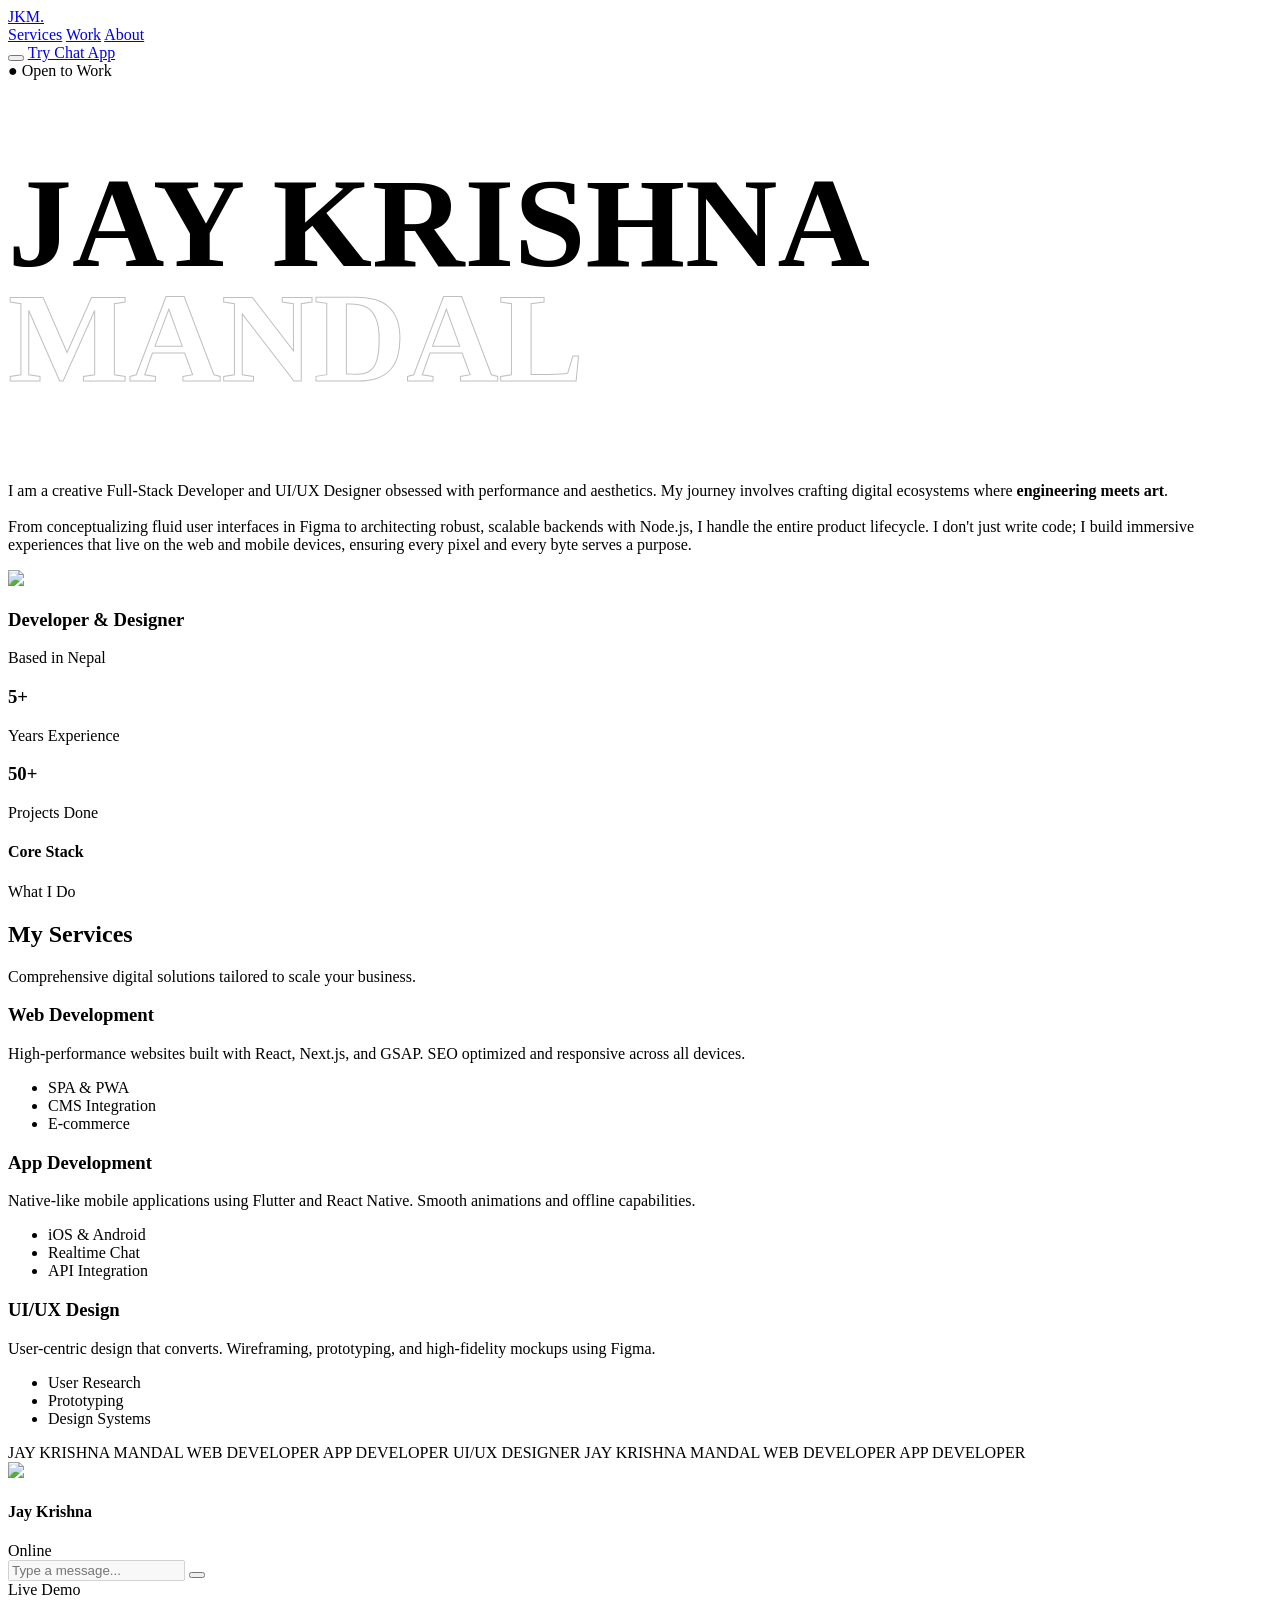
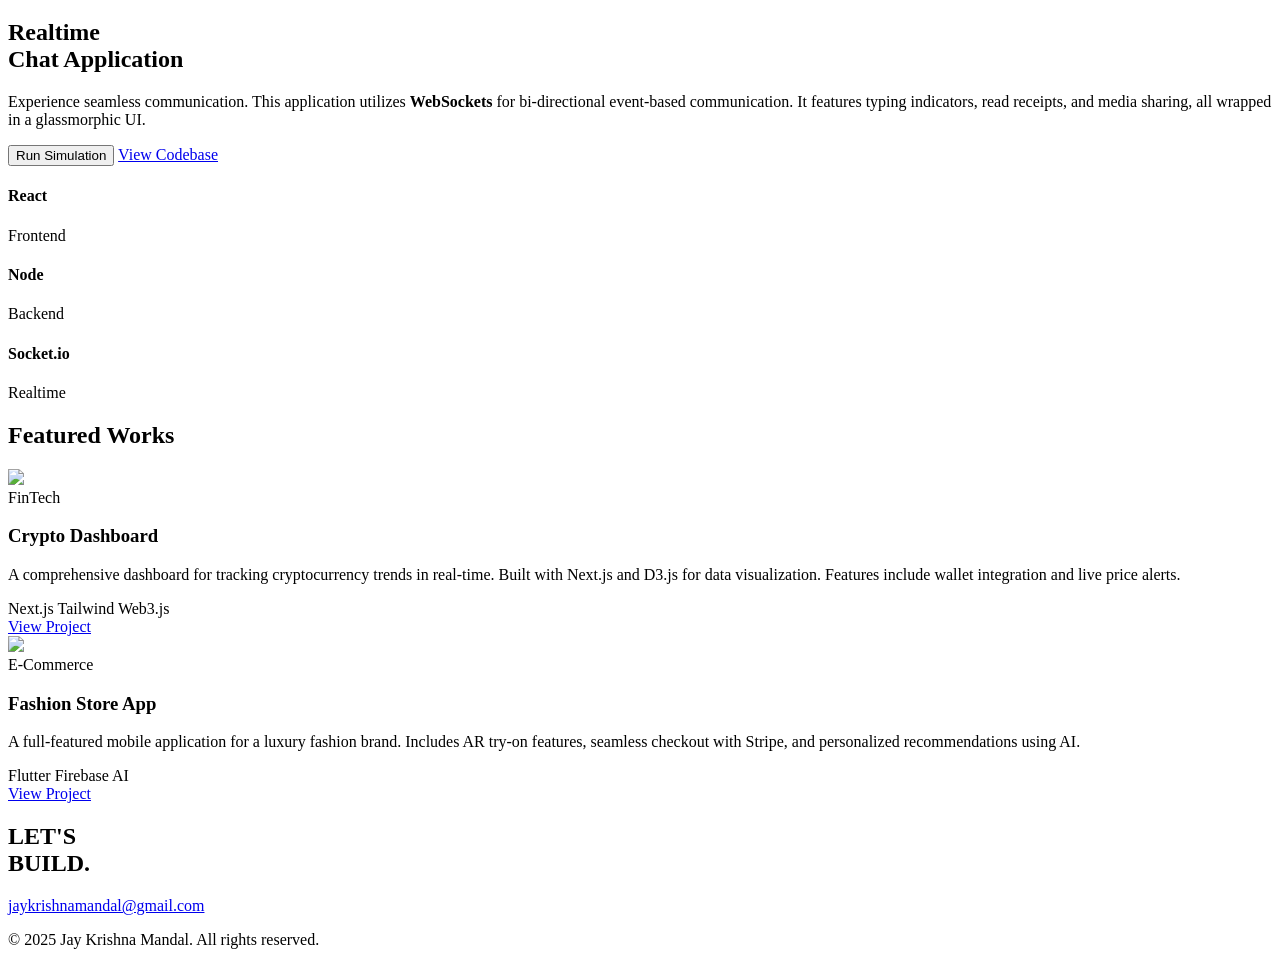
==== index.html @ 74582564 "new landing page deisgn" ====
<!DOCTYPE html>
<html lang="en" class="dark">
<head>
    <meta charset="UTF-8">
    <meta name="viewport" content="width=device-width, initial-scale=1.0">
    <title>Jay Krishna Mandal | Digital Architect</title>
    
    <!-- Tailwind CSS -->
    <script src="https://cdn.tailwindcss.com"></script>
    
    <!-- Remix Icons -->
    <link href="https://cdn.jsdelivr.net/npm/remixicon@3.5.0/fonts/remixicon.css" rel="stylesheet">

    <!-- Fonts: Syne (Headings) & Manrope (Body) -->
    <link rel="preconnect" href="https://fonts.googleapis.com">
    <link rel="preconnect" href="https://fonts.gstatic.com" crossorigin>
    <link href="https://fonts.googleapis.com/css2?family=Manrope:wght@300;400;500;700&family=Syne:wght@400;500;600;700;800&display=swap" rel="stylesheet">

    <!-- Configuration -->
    <script>
        tailwind.config = {
            darkMode: 'class',
            theme: {
                extend: {
                    fontFamily: {
                        sans: ['Manrope', 'sans-serif'],
                        display: ['Syne', 'sans-serif'],
                    },
                    colors: {
                        accent: '#CCFF00', // Acid Lime
                        dark: '#080808',
                        card: '#121212',
                        cardHover: '#1A1A1A',
                        light: '#F4F4F5'
                    },
                    backgroundImage: {
                        'grid-pattern': "linear-gradient(to right, #222 1px, transparent 1px), linear-gradient(to bottom, #222 1px, transparent 1px);",
                    }
                }
            }
        }
    </script>

    <style>
        /* Modern Reset & Utilities */
        body {
            overflow-x: hidden;
            transition: background-color 0.4s ease, color 0.4s ease;
        }

        /* Custom Scrollbar */
        ::-webkit-scrollbar { width: 8px; }
        ::-webkit-scrollbar-track { background: transparent; }
        ::-webkit-scrollbar-thumb { background: #CCFF00; border-radius: 4px; border: 2px solid #080808; }

        /* Typography Fixes */
        .text-clamp { font-size: clamp(3rem, 10vw, 8rem); line-height: 0.9; }
        .text-outline {
            -webkit-text-stroke: 1px rgba(128, 128, 128, 0.5);
            color: transparent;
            transition: all 0.3s ease;
        }
        .text-outline:hover { color: #CCFF00; -webkit-text-stroke: 0px; }

        /* Grid Background */
        .bg-grid {
            background-size: 40px 40px;
            mask-image: linear-gradient(to bottom, transparent, 5%, black, 95%, transparent);
            -webkit-mask-image: linear-gradient(to bottom, transparent, 5%, black, 95%, transparent);
            opacity: 0.2;
            pointer-events: none;
            position: fixed;
            inset: 0;
            z-index: 0;
        }

        /* Card Hover Effects */
        .bento-card {
            transition: transform 0.3s cubic-bezier(0.25, 0.46, 0.45, 0.94), border-color 0.3s ease;
        }
        .bento-card:hover {
            transform: translateY(-5px);
            border-color: #CCFF00;
        }

        /* Chat Animations */
        @keyframes popIn {
            0% { opacity: 0; transform: scale(0.8) translateY(20px); }
            100% { opacity: 1; transform: scale(1) translateY(0); }
        }
        .msg-anim { animation: popIn 0.4s cubic-bezier(0.175, 0.885, 0.32, 1.275) forwards; }
    </style>
</head>
<body class="bg-light text-dark dark:bg-dark dark:text-white antialiased selection:bg-accent selection:text-black">

    <!-- Grid Background Layer -->
    <div class="bg-grid bg-grid-pattern"></div>

    <!-- Navigation -->
    <nav class="fixed top-0 left-0 w-full z-50 px-4 py-4 md:px-8 bg-light/80 dark:bg-dark/80 backdrop-blur-md border-b border-gray-200 dark:border-white/5 transition-all duration-300">
        <div class="max-w-7xl mx-auto flex justify-between items-center">
            <a href="#" class="font-display font-bold text-2xl tracking-tighter hover:text-accent transition-colors">
                JK<span class="text-accent">M.</span>
            </a>

            <!-- Desktop Links -->
            <div class="hidden md:flex gap-8 text-sm font-bold uppercase tracking-widest text-gray-500 dark:text-gray-400">
                <a href="#services" class="hover:text-black dark:hover:text-white transition-colors">Services</a>
                <a href="#projects" class="hover:text-black dark:hover:text-white transition-colors">Work</a>
                <a href="#about" class="hover:text-black dark:hover:text-white transition-colors">About</a>
            </div>

            <!-- Action Area -->
            <div class="flex items-center gap-3">
                <button id="theme-toggle" class="w-10 h-10 rounded-full border border-gray-300 dark:border-white/10 flex items-center justify-center hover:bg-gray-200 dark:hover:bg-white/10 transition">
                    <i class="ri-moon-line dark:hidden"></i>
                    <i class="ri-sun-line hidden dark:block"></i>
                </button>
                
                <!-- CTA BUTTON WITH TEXT -->
                <a href="/chat" class="flex items-center gap-2 bg-accent text-black px-5 py-2.5 rounded-full font-bold text-sm uppercase tracking-wide hover:scale-105 transition-transform shadow-[0_0_15px_rgba(204,255,0,0.4)]">
                    <span>Try Chat App</span>
                    <i class="ri-arrow-right-up-line"></i>
                </a>
            </div>
        </div>
    </nav>

    <!-- Hero Section (Bento Grid Style) -->
    <header class="relative pt-32 pb-20 px-4 md:px-8 z-10">
        <div class="max-w-7xl mx-auto">
            
            <!-- Top Section: Name & Image -->
            <div class="flex flex-col lg:flex-row gap-8 mb-12">
                <div class="lg:w-2/3">
                    <div class="inline-block px-3 py-1 mb-4 border border-accent/50 text-accent rounded-full text-xs font-bold uppercase tracking-widest animate-pulse">
                        ● Open to Work
                    </div>
                    <h1 class="font-display font-black text-clamp tracking-tighter leading-none mb-6">
                        JAY KRISHNA <br>
                        <span class="text-outline">MANDAL</span>
                    </h1>
                    
                    <!-- Long Bio Text -->
                    <div class="reveal-text opacity-0 translate-y-10">
                        <p class="text-lg md:text-xl text-gray-600 dark:text-gray-300 leading-relaxed max-w-3xl border-l-4 border-accent pl-6">
                            I am a creative Full-Stack Developer and UI/UX Designer obsessed with performance and aesthetics. My journey involves crafting digital ecosystems where <strong>engineering meets art</strong>. 
                            <br><br>
                            From conceptualizing fluid user interfaces in Figma to architecting robust, scalable backends with Node.js, I handle the entire product lifecycle. I don't just write code; I build immersive experiences that live on the web and mobile devices, ensuring every pixel and every byte serves a purpose.
                        </p>
                    </div>
                </div>

                <!-- Profile Widget -->
                <div class="lg:w-1/3 relative group reveal-text opacity-0 translate-y-10 delay-100">
                    <div class="w-full h-full min-h-[400px] bg-card rounded-[2rem] overflow-hidden border border-white/10 relative">
                        <img src="https://images.unsplash.com/photo-1507003211169-0a1dd7228f2d?q=80&w=1887&auto=format&fit=crop" class="w-full h-full object-cover grayscale group-hover:grayscale-0 transition duration-700 transform group-hover:scale-105">
                        <div class="absolute bottom-0 left-0 w-full p-6 bg-gradient-to-t from-black to-transparent">
                            <h3 class="text-white font-bold text-xl">Developer & Designer</h3>
                            <p class="text-gray-400 text-sm">Based in Nepal</p>
                        </div>
                    </div>
                </div>
            </div>

            <!-- Bottom Section: Widgets -->
            <div class="grid grid-cols-2 md:grid-cols-4 gap-4">
                <!-- Stat 1 -->
                <div class="bento-card bg-white dark:bg-card p-6 rounded-3xl border border-gray-200 dark:border-white/10 reveal-text">
                    <h3 class="text-4xl font-display font-bold text-accent">5+</h3>
                    <p class="text-sm font-bold uppercase tracking-wider text-gray-500">Years Experience</p>
                </div>
                <!-- Stat 2 -->
                <div class="bento-card bg-white dark:bg-card p-6 rounded-3xl border border-gray-200 dark:border-white/10 reveal-text">
                    <h3 class="text-4xl font-display font-bold text-accent">50+</h3>
                    <p class="text-sm font-bold uppercase tracking-wider text-gray-500">Projects Done</p>
                </div>
                <!-- Tech Stack Widget -->
                <div class="col-span-2 bento-card bg-white dark:bg-card p-6 rounded-3xl border border-gray-200 dark:border-white/10 flex items-center justify-between reveal-text">
                    <div>
                        <h4 class="font-bold text-lg mb-1">Core Stack</h4>
                        <div class="flex gap-2 text-2xl text-gray-400">
                            <i class="ri-reactjs-fill hover:text-blue-400 transition"></i>
                            <i class="ri-nodejs-line hover:text-green-500 transition"></i>
                            <i class="ri-flutter-fill hover:text-blue-500 transition"></i>
                            <i class="ri-database-2-line hover:text-accent transition"></i>
                        </div>
                    </div>
                    <div class="h-10 w-10 rounded-full bg-accent flex items-center justify-center">
                        <i class="ri-stack-line text-black"></i>
                    </div>
                </div>
            </div>

        </div>
    </header>

    <!-- Services Section -->
    <section id="services" class="py-20 px-4 md:px-8 bg-white dark:bg-[#0c0c0c] relative z-10">
        <div class="max-w-7xl mx-auto">
            <div class="flex flex-col md:flex-row justify-between items-end mb-16 border-b border-gray-200 dark:border-white/10 pb-8">
                <div>
                    <span class="text-accent font-bold uppercase tracking-widest text-sm">What I Do</span>
                    <h2 class="font-display font-bold text-5xl md:text-6xl mt-2">My Services</h2>
                </div>
                <p class="text-gray-500 max-w-md mt-4 md:mt-0">Comprehensive digital solutions tailored to scale your business.</p>
            </div>

            <div class="grid grid-cols-1 md:grid-cols-3 gap-6">
                
                <!-- Service 1 -->
                <div class="group bento-card bg-gray-50 dark:bg-card p-8 rounded-3xl border border-gray-200 dark:border-white/10 relative overflow-hidden">
                    <div class="w-14 h-14 bg-blue-500/10 rounded-full flex items-center justify-center mb-6 group-hover:bg-blue-500 group-hover:text-white transition-colors duration-300">
                        <i class="ri-layout-3-line text-2xl text-blue-500 group-hover:text-white"></i>
                    </div>
                    <h3 class="text-2xl font-bold font-display mb-3">Web Development</h3>
                    <p class="text-gray-500 dark:text-gray-400 text-sm leading-relaxed mb-6">
                        High-performance websites built with React, Next.js, and GSAP. SEO optimized and responsive across all devices.
                    </p>
                    <ul class="space-y-2 text-sm text-gray-400">
                        <li class="flex items-center gap-2"><i class="ri-check-line text-accent"></i> SPA & PWA</li>
                        <li class="flex items-center gap-2"><i class="ri-check-line text-accent"></i> CMS Integration</li>
                        <li class="flex items-center gap-2"><i class="ri-check-line text-accent"></i> E-commerce</li>
                    </ul>
                </div>

                <!-- Service 2 -->
                <div class="group bento-card bg-gray-50 dark:bg-card p-8 rounded-3xl border border-gray-200 dark:border-white/10 relative overflow-hidden">
                    <div class="w-14 h-14 bg-green-500/10 rounded-full flex items-center justify-center mb-6 group-hover:bg-green-500 group-hover:text-white transition-colors duration-300">
                        <i class="ri-smartphone-line text-2xl text-green-500 group-hover:text-white"></i>
                    </div>
                    <h3 class="text-2xl font-bold font-display mb-3">App Development</h3>
                    <p class="text-gray-500 dark:text-gray-400 text-sm leading-relaxed mb-6">
                        Native-like mobile applications using Flutter and React Native. Smooth animations and offline capabilities.
                    </p>
                    <ul class="space-y-2 text-sm text-gray-400">
                        <li class="flex items-center gap-2"><i class="ri-check-line text-accent"></i> iOS & Android</li>
                        <li class="flex items-center gap-2"><i class="ri-check-line text-accent"></i> Realtime Chat</li>
                        <li class="flex items-center gap-2"><i class="ri-check-line text-accent"></i> API Integration</li>
                    </ul>
                </div>

                <!-- Service 3 -->
                <div class="group bento-card bg-gray-50 dark:bg-card p-8 rounded-3xl border border-gray-200 dark:border-white/10 relative overflow-hidden">
                    <div class="w-14 h-14 bg-purple-500/10 rounded-full flex items-center justify-center mb-6 group-hover:bg-purple-500 group-hover:text-white transition-colors duration-300">
                        <i class="ri-pen-nib-line text-2xl text-purple-500 group-hover:text-white"></i>
                    </div>
                    <h3 class="text-2xl font-bold font-display mb-3">UI/UX Design</h3>
                    <p class="text-gray-500 dark:text-gray-400 text-sm leading-relaxed mb-6">
                        User-centric design that converts. Wireframing, prototyping, and high-fidelity mockups using Figma.
                    </p>
                    <ul class="space-y-2 text-sm text-gray-400">
                        <li class="flex items-center gap-2"><i class="ri-check-line text-accent"></i> User Research</li>
                        <li class="flex items-center gap-2"><i class="ri-check-line text-accent"></i> Prototyping</li>
                        <li class="flex items-center gap-2"><i class="ri-check-line text-accent"></i> Design Systems</li>
                    </ul>
                </div>

            </div>
        </div>
    </section>

    <!-- Infinite Marquee -->
    <div class="py-10 bg-accent overflow-hidden -rotate-1 scale-105 border-y-4 border-black">
        <div class="flex whitespace-nowrap gap-12 animate-[marquee_20s_linear_infinite]">
            <span class="text-4xl font-display font-black text-black">JAY KRISHNA MANDAL</span>
            <span class="text-4xl font-display font-black text-white stroke-black">WEB DEVELOPER</span>
            <span class="text-4xl font-display font-black text-black">APP DEVELOPER</span>
            <span class="text-4xl font-display font-black text-white stroke-black">UI/UX DESIGNER</span>
            <span class="text-4xl font-display font-black text-black">JAY KRISHNA MANDAL</span>
            <span class="text-4xl font-display font-black text-white stroke-black">WEB DEVELOPER</span>
            <span class="text-4xl font-display font-black text-black">APP DEVELOPER</span>
        </div>
    </div>

    <!-- Chat App Demo Section -->
    <section id="chat-section" class="py-24 px-4 bg-dark relative overflow-hidden">
        <!-- Ambient Background -->
        <div class="absolute top-1/2 left-1/2 -translate-x-1/2 -translate-y-1/2 w-[800px] h-[800px] bg-accent/5 rounded-full blur-[120px] pointer-events-none"></div>

        <div class="max-w-7xl mx-auto flex flex-col lg:flex-row items-center gap-16 relative z-10">
            
            <!-- Phone Mockup -->
            <div class="order-2 lg:order-1 lg:w-1/2 flex justify-center">
                <div class="w-[340px] h-[680px] bg-black rounded-[45px] border-[8px] border-neutral-800 shadow-2xl relative overflow-hidden ring-4 ring-white/5">
                    <!-- Dynamic Island -->
                    <div class="absolute top-4 left-1/2 -translate-x-1/2 w-28 h-7 bg-black rounded-full z-30"></div>
                    
                    <!-- App UI -->
                    <div class="w-full h-full bg-[#111] flex flex-col">
                        <!-- Header -->
                        <div class="pt-14 pb-4 px-5 bg-[#1a1a1a] flex justify-between items-center border-b border-white/5">
                            <div class="flex items-center gap-3">
                                <img src="https://images.unsplash.com/photo-1507003211169-0a1dd7228f2d?q=80&w=1887&auto=format&fit=crop" class="w-10 h-10 rounded-full object-cover border-2 border-green-500">
                                <div>
                                    <h4 class="text-white text-sm font-bold">Jay Krishna</h4>
                                    <span class="text-[10px] text-green-500 font-bold uppercase tracking-wider">Online</span>
                                </div>
                            </div>
                            <i class="ri-video-add-line text-gray-400"></i>
                        </div>

                        <!-- Chat Area -->
                        <div id="chat-box" class="flex-1 p-4 overflow-y-auto flex flex-col gap-3">
                            <!-- JS will inject messages here -->
                        </div>

                        <!-- Input -->
                        <div class="p-4 bg-[#1a1a1a] border-t border-white/5 flex gap-2">
                            <input type="text" placeholder="Type a message..." class="flex-1 bg-[#222] rounded-full px-4 text-sm text-white focus:outline-none focus:ring-1 focus:ring-accent" disabled>
                            <button class="w-10 h-10 rounded-full bg-accent flex items-center justify-center text-black">
                                <i class="ri-send-plane-fill"></i>
                            </button>
                        </div>
                    </div>
                </div>
            </div>

            <!-- Content -->
            <div class="order-1 lg:order-2 lg:w-1/2 text-center lg:text-left">
                <div class="inline-flex items-center gap-2 px-4 py-2 rounded-full bg-white/5 border border-white/10 mb-6">
                    <span class="w-2 h-2 bg-red-500 rounded-full animate-ping"></span>
                    <span class="text-xs font-bold text-white uppercase tracking-widest">Live Demo</span>
                </div>
                
                <h2 class="text-5xl md:text-7xl font-display font-bold text-white mb-6">
                    Realtime <br> <span class="text-accent">Chat Application</span>
                </h2>
                
                <p class="text-gray-400 text-lg mb-8 leading-relaxed">
                    Experience seamless communication. This application utilizes <strong>WebSockets</strong> for bi-directional event-based communication. It features typing indicators, read receipts, and media sharing, all wrapped in a glassmorphic UI.
                </p>

                <div class="flex flex-wrap gap-4 justify-center lg:justify-start">
                    <button id="run-demo" class="px-8 py-4 bg-accent text-black font-bold rounded-xl hover:bg-white transition-colors flex items-center gap-2">
                        <i class="ri-play-circle-line text-xl"></i> Run Simulation
                    </button>
                    <a href="#" class="px-8 py-4 border border-white/20 text-white font-bold rounded-xl hover:bg-white/10 transition-colors">
                        View Codebase
                    </a>
                </div>

                <div class="mt-12 grid grid-cols-3 gap-4 border-t border-white/10 pt-8">
                    <div>
                        <h4 class="text-2xl font-bold text-white">React</h4>
                        <p class="text-xs text-gray-500 uppercase">Frontend</p>
                    </div>
                    <div>
                        <h4 class="text-2xl font-bold text-white">Node</h4>
                        <p class="text-xs text-gray-500 uppercase">Backend</p>
                    </div>
                    <div>
                        <h4 class="text-2xl font-bold text-white">Socket.io</h4>
                        <p class="text-xs text-gray-500 uppercase">Realtime</p>
                    </div>
                </div>
            </div>

        </div>
    </section>

    <!-- Projects Section -->
    <section id="projects" class="py-20 px-4 md:px-8 bg-light dark:bg-[#080808]">
        <div class="max-w-7xl mx-auto">
            <h2 class="font-display font-bold text-4xl md:text-5xl mb-12">Featured Works</h2>
            
            <!-- Project 1 -->
            <div class="group relative grid grid-cols-1 md:grid-cols-2 gap-8 mb-20 items-center">
                <div class="aspect-video bg-gray-200 dark:bg-card rounded-3xl overflow-hidden shadow-lg border border-gray-200 dark:border-white/5">
                    <img src="https://images.unsplash.com/photo-1460925895917-afdab827c52f?q=80&w=2426&auto=format&fit=crop" class="w-full h-full object-cover transition duration-700 group-hover:scale-110">
                </div>
                <div>
                    <span class="text-accent font-bold text-xs uppercase tracking-widest mb-2 block">FinTech</span>
                    <h3 class="text-3xl font-bold mb-4">Crypto Dashboard</h3>
                    <p class="text-gray-500 dark:text-gray-400 mb-6 leading-relaxed">
                        A comprehensive dashboard for tracking cryptocurrency trends in real-time. Built with Next.js and D3.js for data visualization. Features include wallet integration and live price alerts.
                    </p>
                    <div class="flex gap-3 mb-6">
                        <span class="px-3 py-1 bg-white dark:bg-card border border-gray-200 dark:border-white/10 rounded-lg text-xs font-bold">Next.js</span>
                        <span class="px-3 py-1 bg-white dark:bg-card border border-gray-200 dark:border-white/10 rounded-lg text-xs font-bold">Tailwind</span>
                        <span class="px-3 py-1 bg-white dark:bg-card border border-gray-200 dark:border-white/10 rounded-lg text-xs font-bold">Web3.js</span>
                    </div>
                    <a href="#" class="inline-flex items-center gap-2 text-sm font-bold uppercase border-b border-black dark:border-white pb-1 hover:text-accent hover:border-accent transition-colors">
                        View Project <i class="ri-arrow-right-line"></i>
                    </a>
                </div>
            </div>

            <!-- Project 2 -->
            <div class="group relative grid grid-cols-1 md:grid-cols-2 gap-8 items-center">
                <div class="md:order-2 aspect-video bg-gray-200 dark:bg-card rounded-3xl overflow-hidden shadow-lg border border-gray-200 dark:border-white/5">
                    <img src="https://images.unsplash.com/photo-1512941937669-90a1b58e7e9c?q=80&w=2070&auto=format&fit=crop" class="w-full h-full object-cover transition duration-700 group-hover:scale-110">
                </div>
                <div class="md:order-1">
                    <span class="text-accent font-bold text-xs uppercase tracking-widest mb-2 block">E-Commerce</span>
                    <h3 class="text-3xl font-bold mb-4">Fashion Store App</h3>
                    <p class="text-gray-500 dark:text-gray-400 mb-6 leading-relaxed">
                        A full-featured mobile application for a luxury fashion brand. Includes AR try-on features, seamless checkout with Stripe, and personalized recommendations using AI.
                    </p>
                    <div class="flex gap-3 mb-6">
                        <span class="px-3 py-1 bg-white dark:bg-card border border-gray-200 dark:border-white/10 rounded-lg text-xs font-bold">Flutter</span>
                        <span class="px-3 py-1 bg-white dark:bg-card border border-gray-200 dark:border-white/10 rounded-lg text-xs font-bold">Firebase</span>
                        <span class="px-3 py-1 bg-white dark:bg-card border border-gray-200 dark:border-white/10 rounded-lg text-xs font-bold">AI</span>
                    </div>
                    <a href="#" class="inline-flex items-center gap-2 text-sm font-bold uppercase border-b border-black dark:border-white pb-1 hover:text-accent hover:border-accent transition-colors">
                        View Project <i class="ri-arrow-right-line"></i>
                    </a>
                </div>
            </div>

        </div>
    </section>

    <!-- Footer -->
    <footer id="contact" class="bg-card text-white pt-24 pb-12 px-4 md:px-8 border-t border-white/10">
        <div class="max-w-7xl mx-auto flex flex-col md:flex-row justify-between">
            <div class="mb-10 md:mb-0">
                <h2 class="font-display font-black text-6xl md:text-8xl tracking-tighter mb-4">LET'S<br><span class="text-accent">BUILD.</span></h2>
                <a href="mailto:jay@mandal.com" class="text-2xl hover:text-accent transition-colors">jaykrishnamandal@gmail.com</a>
            </div>
            
            <div class="flex flex-col justify-end items-start md:items-end gap-6">
                <div class="flex gap-4">
                    <a href="#" class="w-12 h-12 rounded-full border border-white/20 flex items-center justify-center hover:bg-accent hover:text-black hover:border-accent transition duration-300">
                        <i class="ri-linkedin-fill text-xl"></i>
                    </a>
                    <a href="#" class="w-12 h-12 rounded-full border border-white/20 flex items-center justify-center hover:bg-accent hover:text-black hover:border-accent transition duration-300">
                        <i class="ri-github-fill text-xl"></i>
                    </a>
                    <a href="#" class="w-12 h-12 rounded-full border border-white/20 flex items-center justify-center hover:bg-accent hover:text-black hover:border-accent transition duration-300">
                        <i class="ri-twitter-x-fill text-xl"></i>
                    </a>
                </div>
                <p class="text-gray-500 text-sm">© 2025 Jay Krishna Mandal. All rights reserved.</p>
            </div>
        </div>
    </footer>

    <!-- Scripts -->
    <script src="https://cdnjs.cloudflare.com/ajax/libs/gsap/3.12.2/gsap.min.js"></script>
    <script src="https://cdnjs.cloudflare.com/ajax/libs/gsap/3.12.2/ScrollTrigger.min.js"></script>
    <script src="https://cdn.jsdelivr.net/gh/studio-freight/lenis@1.0.29/bundled/lenis.min.js"></script>

    <script>
        // 1. Lenis Smooth Scroll
        const lenis = new Lenis();
        function raf(time) {
            lenis.raf(time);
            requestAnimationFrame(raf);
        }
        requestAnimationFrame(raf);

        // 2. Theme Toggle
        const themeToggle = document.getElementById('theme-toggle');
        const html = document.documentElement;

        themeToggle.addEventListener('click', () => {
            html.classList.toggle('dark');
            localStorage.setItem('theme', html.classList.contains('dark') ? 'dark' : 'light');
        });

        // 3. GSAP Animations
        gsap.registerPlugin(ScrollTrigger);

        // Hero Reveal
        gsap.to(".reveal-text", {
            y: 0,
            opacity: 1,
            duration: 1,
            stagger: 0.15,
            ease: "power3.out"
        });

        // Section Headers
        gsap.utils.toArray('h2').forEach(heading => {
            gsap.from(heading, {
                scrollTrigger: {
                    trigger: heading,
                    start: "top 80%",
                },
                y: 30,
                opacity: 0,
                duration: 1,
                ease: "power2.out"
            });
        });

        // 4. Chat Simulation
        const chatBox = document.getElementById('chat-box');
        const messages = [
            { side: 'left', text: "Hey! Love the portfolio design. 😍" },
            { side: 'right', text: "Thanks! I built it using Tailwind & GSAP." },
            { side: 'left', text: "Can you build a realtime chat app for us?" },
            { side: 'right', text: "Absolutely! I specialize in Socket.io." },
            { side: 'left', text: "When can we schedule a meeting?" },
            { side: 'right', text: "I'm free tomorrow. Let's do it! 🚀" }
        ];

        let msgIndex = 0;
        let isChatRunning = false;

        function addMessage(side, text) {
            const div = document.createElement('div');
            div.className = `max-w-[85%] p-3 rounded-2xl text-sm mb-2 opacity-0 msg-anim ${
                side === 'right' 
                ? 'self-end bg-accent text-black rounded-br-none' 
                : 'self-start bg-[#333] text-white rounded-bl-none'
            }`;
            div.innerHTML = text;
            chatBox.appendChild(div);
            chatBox.scrollTop = chatBox.scrollHeight;
        }

        function runChat() {
            if(isChatRunning) return;
            isChatRunning = true;
            chatBox.innerHTML = '';
            msgIndex = 0;

            const interval = setInterval(() => {
                if(msgIndex >= messages.length) {
                    clearInterval(interval);
                    isChatRunning = false;
                    return;
                }
                addMessage(messages[msgIndex].side, messages[msgIndex].text);
                msgIndex++;
            }, 1200);
        }

        document.getElementById('run-demo').addEventListener('click', () => {
            isChatRunning = false;
            runChat();
        });

        // Auto-start chat when visible
        ScrollTrigger.create({
            trigger: "#chat-section",
            start: "top 60%",
            onEnter: runChat
        });

    </script>
    <style>
        @keyframes marquee {
            0% { transform: translateX(0); }
            100% { transform: translateX(-50%); }
        }
    </style>
</body>
</html>
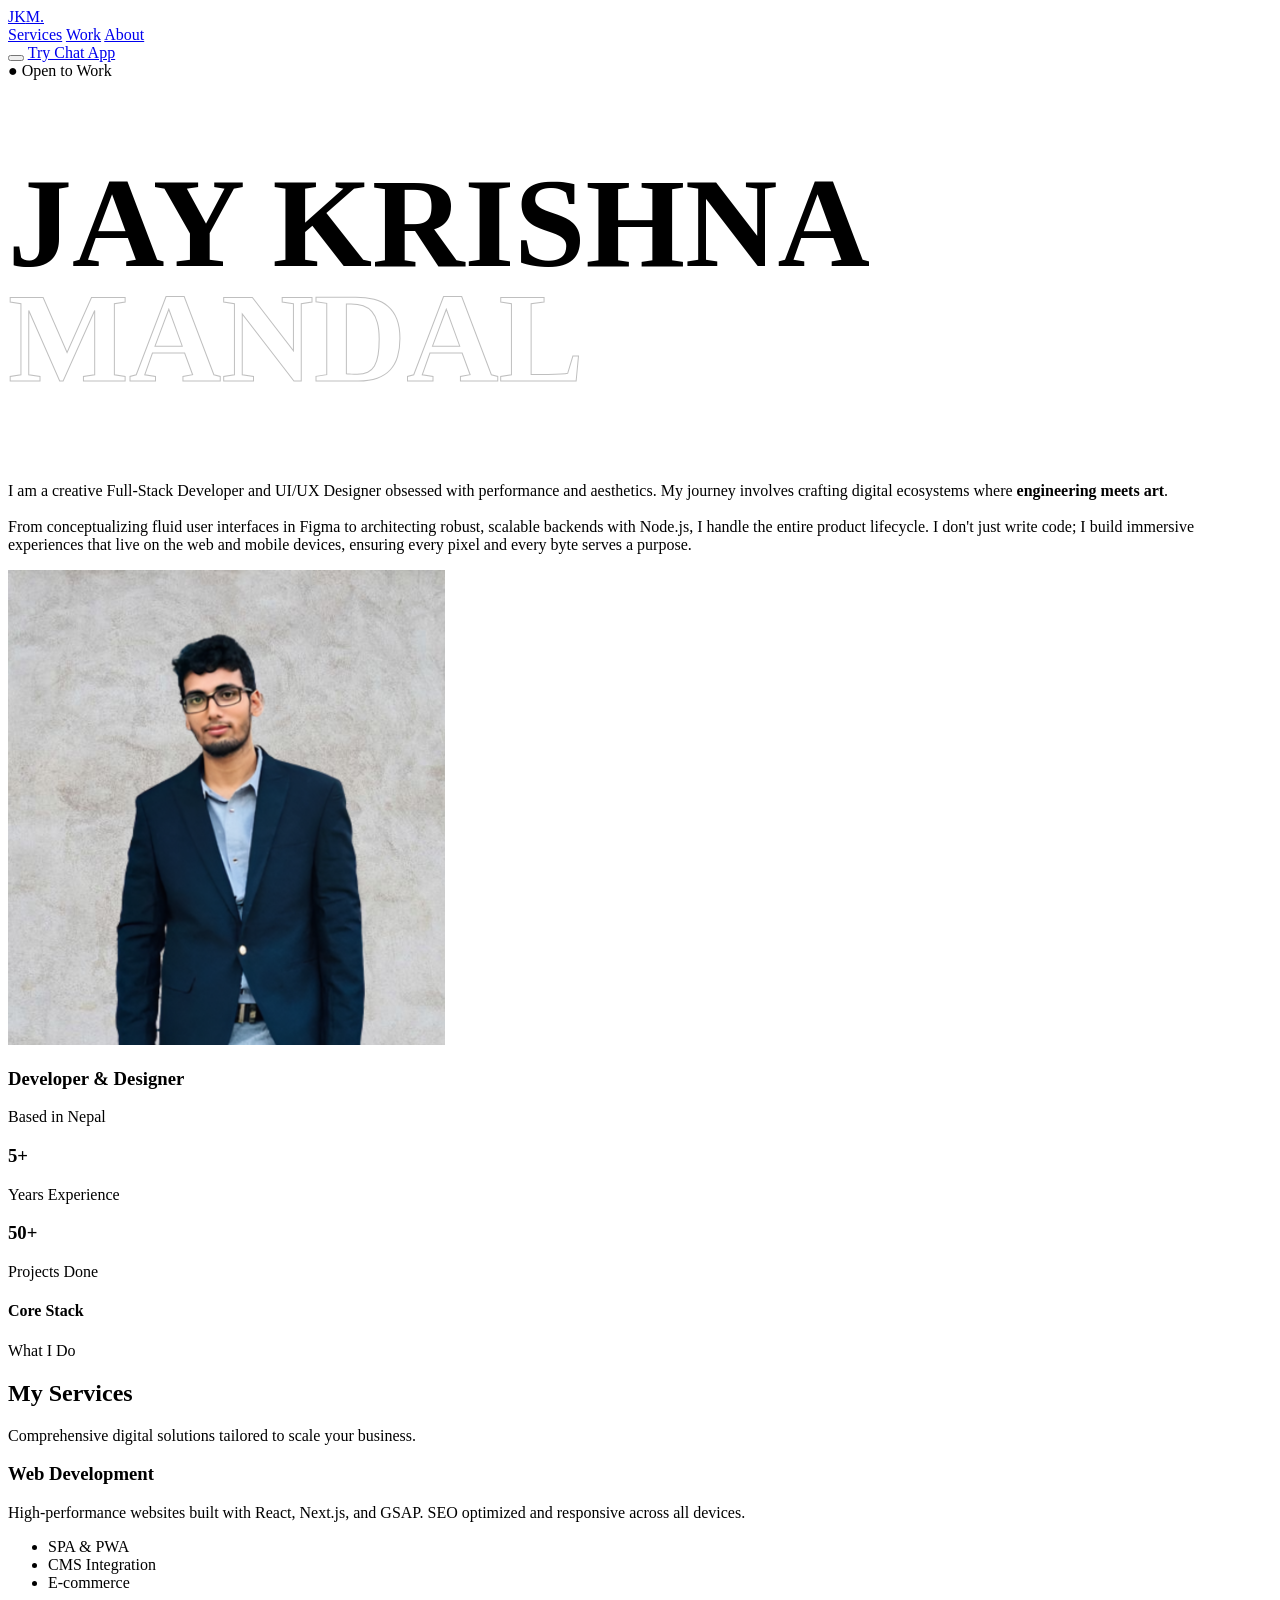
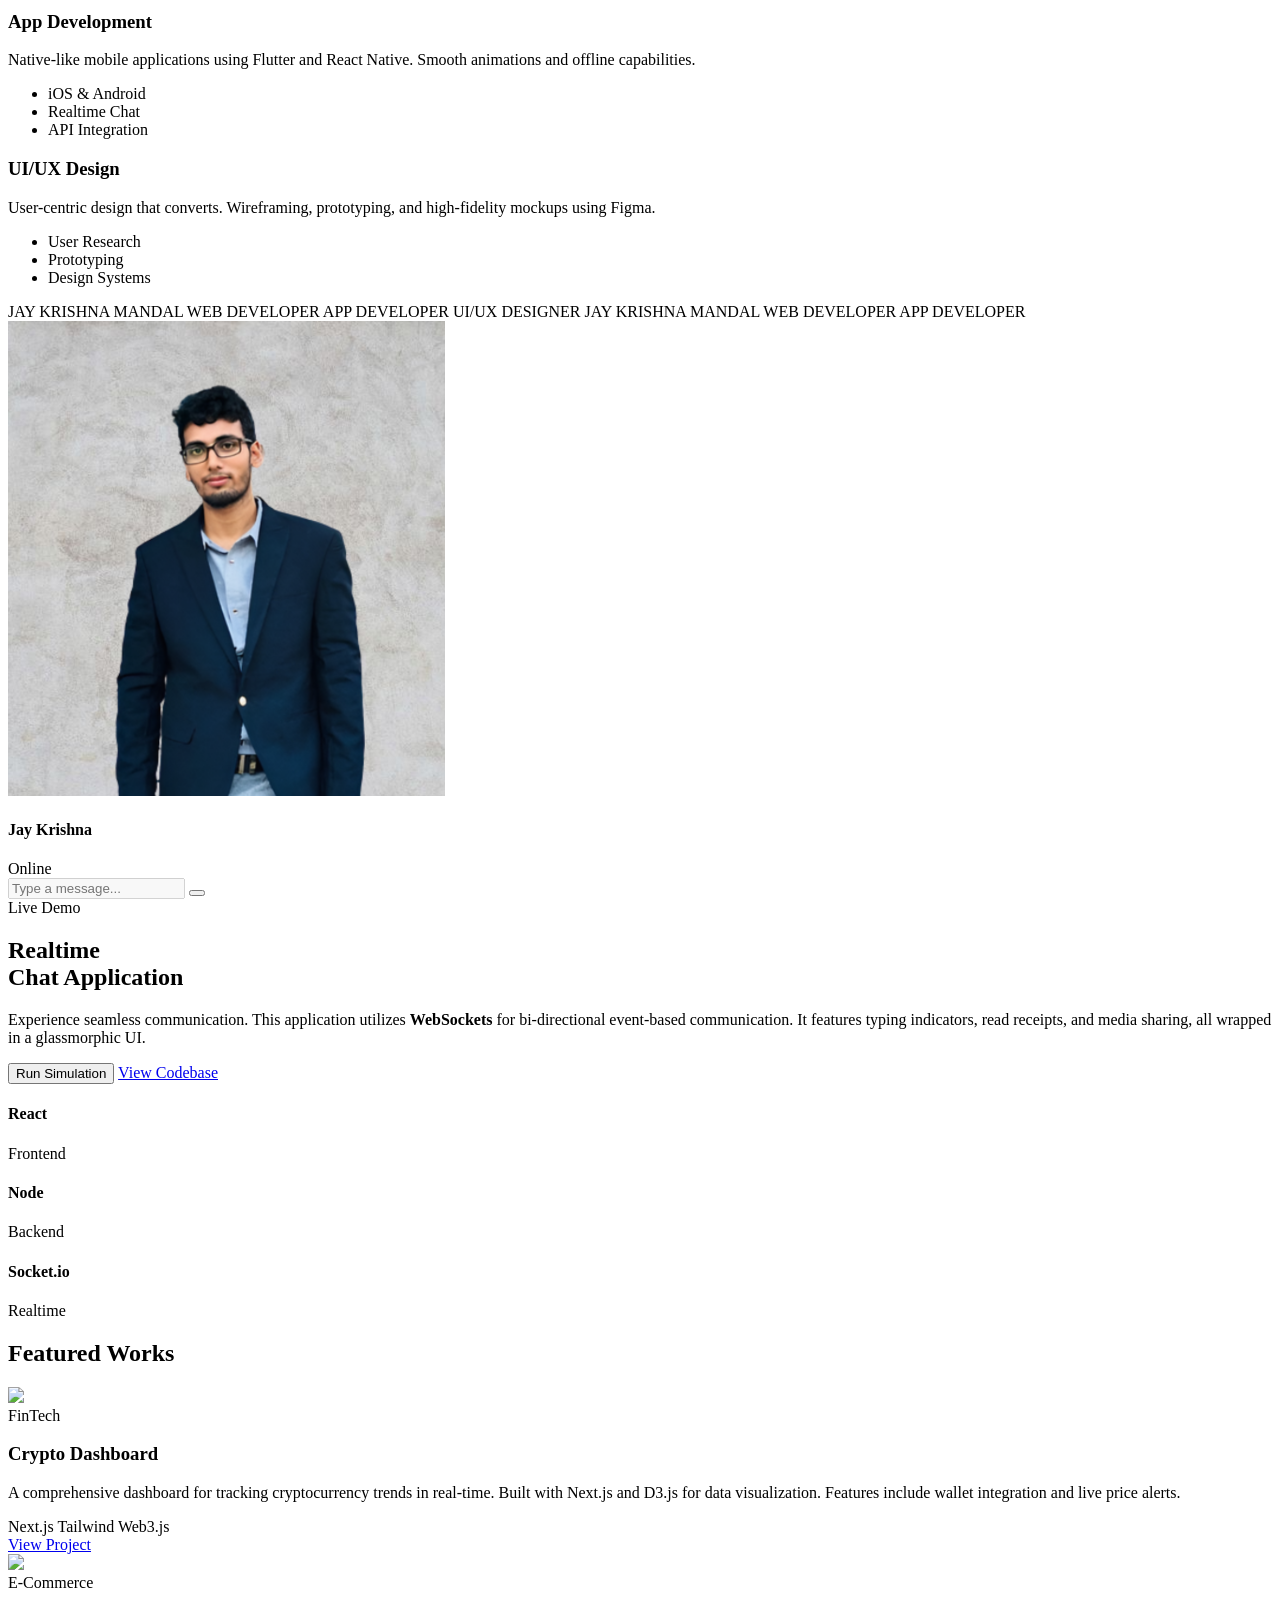
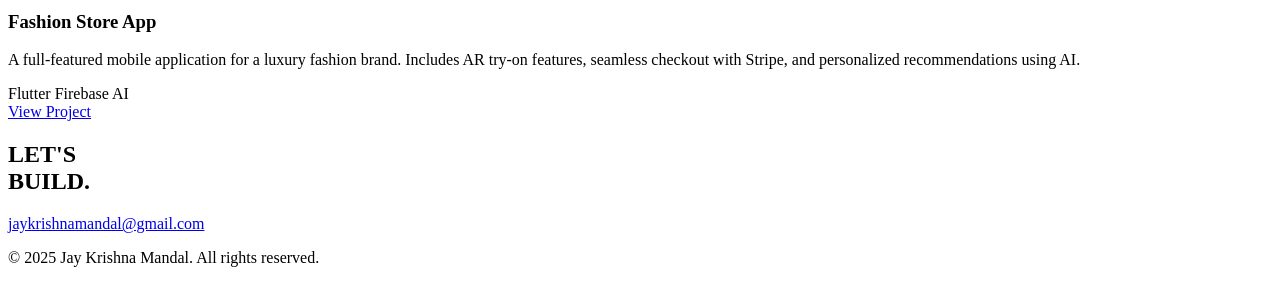
==== commit cf7adc6d: "profile added" ====
--- a/index.html
+++ b/index.html
@@ -154,7 +154,7 @@
                 <!-- Profile Widget -->
                 <div class="lg:w-1/3 relative group reveal-text opacity-0 translate-y-10 delay-100">
                     <div class="w-full h-full min-h-[400px] bg-card rounded-[2rem] overflow-hidden border border-white/10 relative">
-                        <img src="https://images.unsplash.com/photo-1507003211169-0a1dd7228f2d?q=80&w=1887&auto=format&fit=crop" class="w-full h-full object-cover grayscale group-hover:grayscale-0 transition duration-700 transform group-hover:scale-105">
+                        <img src="/PROFILE.png" class="w-full h-full object-cover grayscale group-hover:grayscale-0 transition duration-700 transform group-hover:scale-105">
                         <div class="absolute bottom-0 left-0 w-full p-6 bg-gradient-to-t from-black to-transparent">
                             <h3 class="text-white font-bold text-xl">Developer & Designer</h3>
                             <p class="text-gray-400 text-sm">Based in Nepal</p>
@@ -291,7 +291,7 @@
                         <!-- Header -->
                         <div class="pt-14 pb-4 px-5 bg-[#1a1a1a] flex justify-between items-center border-b border-white/5">
                             <div class="flex items-center gap-3">
-                                <img src="https://images.unsplash.com/photo-1507003211169-0a1dd7228f2d?q=80&w=1887&auto=format&fit=crop" class="w-10 h-10 rounded-full object-cover border-2 border-green-500">
+                                <img src="/PROFILE.png" class="w-10 h-10 rounded-full object-cover border-2 border-green-500">
                                 <div>
                                     <h4 class="text-white text-sm font-bold">Jay Krishna</h4>
                                     <span class="text-[10px] text-green-500 font-bold uppercase tracking-wider">Online</span>
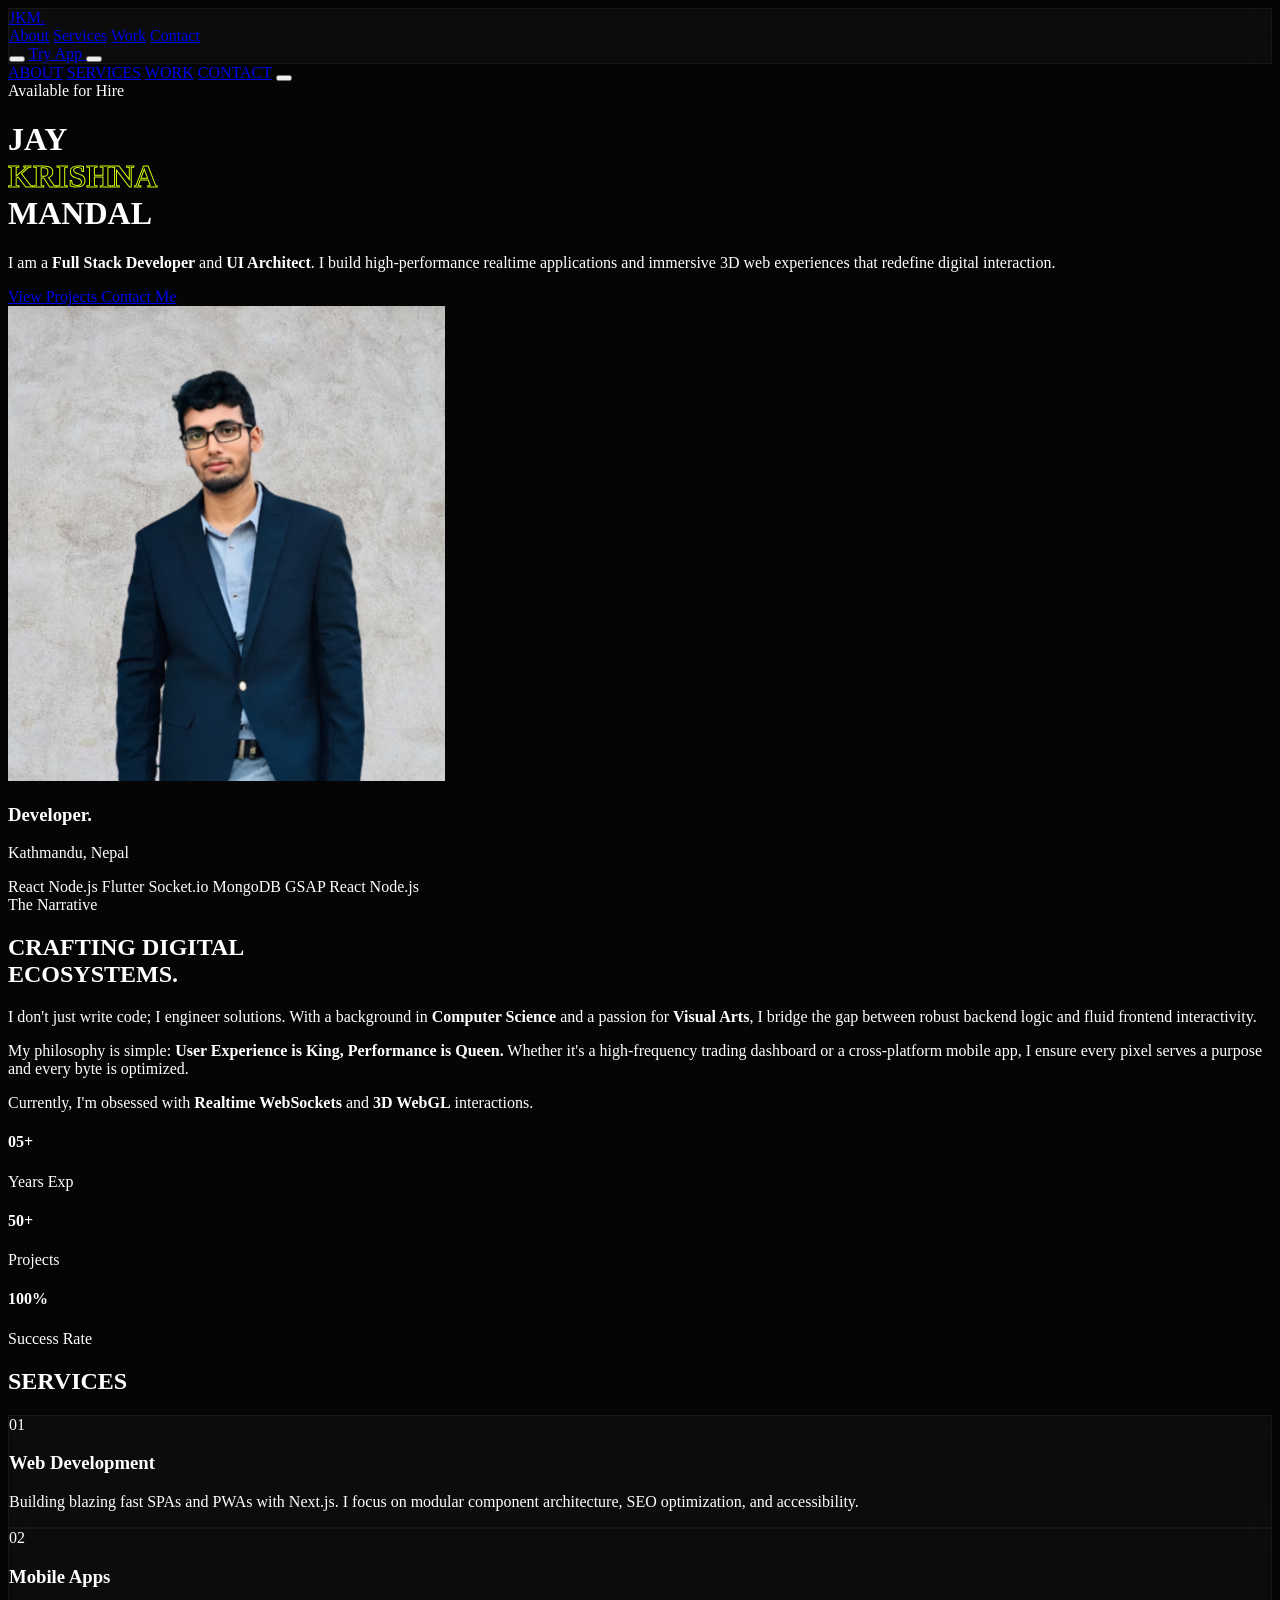
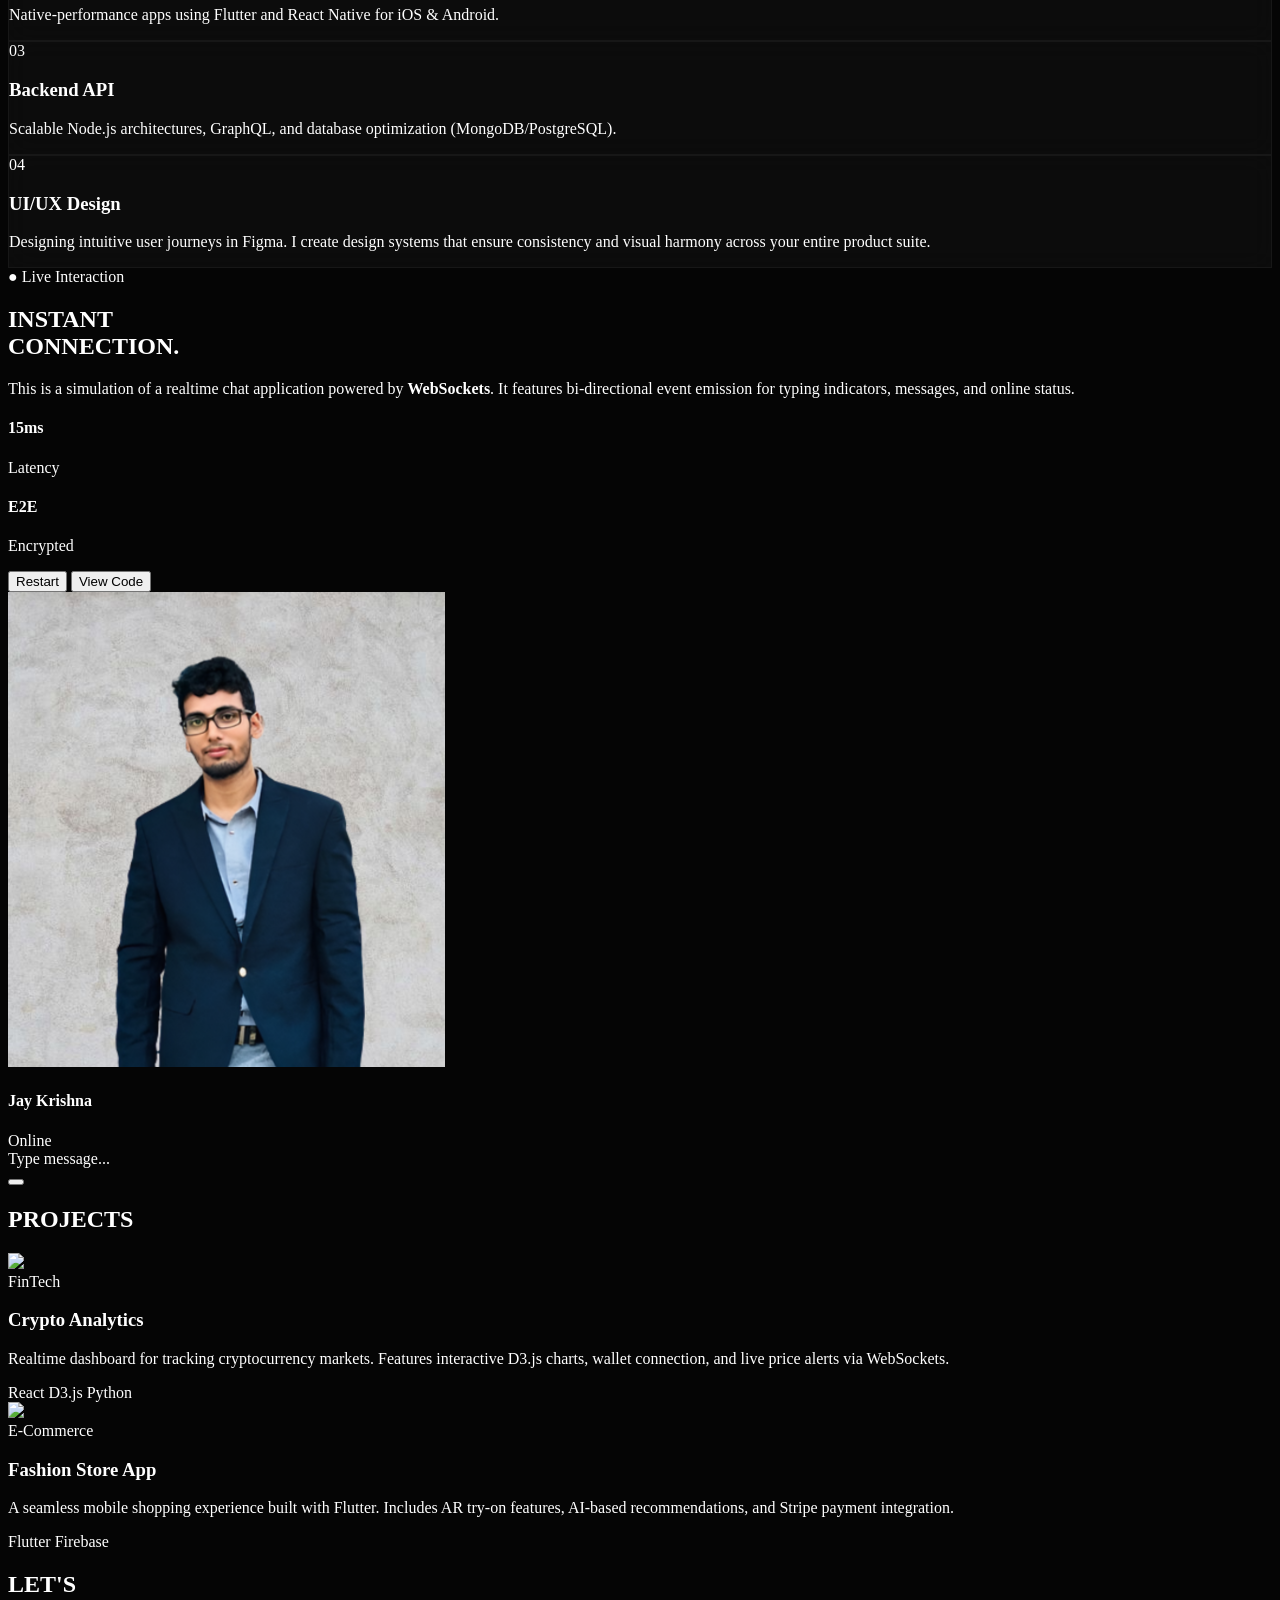
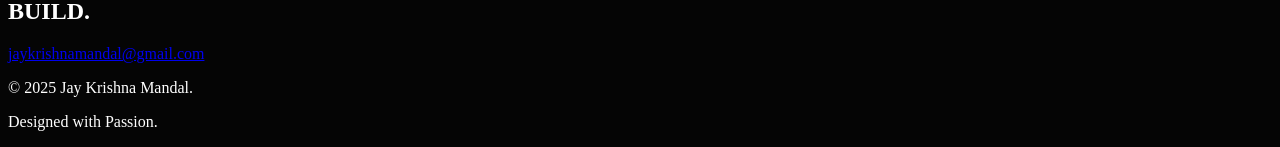
==== commit c7ebc6e6: "2nd trial new landing page" ====
--- a/index.html
+++ b/index.html
@@ -11,10 +11,10 @@
     <!-- Remix Icons -->
     <link href="https://cdn.jsdelivr.net/npm/remixicon@3.5.0/fonts/remixicon.css" rel="stylesheet">
 
-    <!-- Fonts: Syne (Headings) & Manrope (Body) -->
+    <!-- Fonts: Syne (Artistic) & Manrope (Tech/Clean) -->
     <link rel="preconnect" href="https://fonts.googleapis.com">
     <link rel="preconnect" href="https://fonts.gstatic.com" crossorigin>
-    <link href="https://fonts.googleapis.com/css2?family=Manrope:wght@300;400;500;700&family=Syne:wght@400;500;600;700;800&display=swap" rel="stylesheet">
+    <link href="https://fonts.googleapis.com/css2?family=Manrope:wght@200;300;400;500;600;700&family=Syne:wght@400;500;600;700;800&display=swap" rel="stylesheet">
 
     <!-- Configuration -->
     <script>
@@ -27,14 +27,15 @@
                         display: ['Syne', 'sans-serif'],
                     },
                     colors: {
-                        accent: '#CCFF00', // Acid Lime
-                        dark: '#080808',
-                        card: '#121212',
-                        cardHover: '#1A1A1A',
-                        light: '#F4F4F5'
+                        acid: '#D4FF00', // Signature Color
+                        dark: '#050505',
+                        panel: '#111111',
+                        light: '#F2F2F2',
+                        borderDark: 'rgba(255,255,255,0.1)',
+                        borderLight: 'rgba(0,0,0,0.1)',
                     },
                     backgroundImage: {
-                        'grid-pattern': "linear-gradient(to right, #222 1px, transparent 1px), linear-gradient(to bottom, #222 1px, transparent 1px);",
+                        'noise': "url('https://grainy-gradients.vercel.app/noise.svg')",
                     }
                 }
             }
@@ -42,407 +43,473 @@
     </script>
 
     <style>
-        /* Modern Reset & Utilities */
+        /* CORE RESET & SMOOTH SCROLL */
+        html.lenis { height: auto; }
+        .lenis.lenis-smooth { scroll-behavior: auto !important; }
+        .lenis.lenis-smooth [data-lenis-prevent] { overscroll-behavior: contain; }
+        .lenis.lenis-stopped { overflow: hidden; }
+
         body {
+            background-color: #F2F2F2;
+            color: #050505;
             overflow-x: hidden;
-            transition: background-color 0.4s ease, color 0.4s ease;
-        }
-
-        /* Custom Scrollbar */
-        ::-webkit-scrollbar { width: 8px; }
+            cursor: default;
+        }
+        .dark body {
+            background-color: #050505;
+            color: #FFFFFF;
+        }
+
+        /* LIQUID THEME TRANSITION OVERLAY */
+        .theme-overlay {
+            position: fixed;
+            top: 0; left: 0; width: 100vw; height: 100vh;
+            background-color: #050505;
+            z-index: 9999;
+            pointer-events: none;
+            clip-path: circle(0% at 50% 50%);
+        }
+
+        /* CUSTOM UTILS */
+        .text-outline { -webkit-text-stroke: 1px #050505; color: transparent; }
+        .dark .text-outline { -webkit-text-stroke: 1px #D4FF00; }
+        
+        .glass {
+            background: rgba(255,255,255,0.5);
+            backdrop-filter: blur(12px);
+            border: 1px solid rgba(0,0,0,0.05);
+        }
+        .dark .glass {
+            background: rgba(17,17,17,0.6);
+            border: 1px solid rgba(255,255,255,0.05);
+        }
+
+        /* ANIMATIONS */
+        .reveal-char { display: inline-block; opacity: 0; transform: translateY(100%); }
+        
+        /* CHAT MESSAGE POP */
+        @keyframes msgPop {
+            0% { opacity: 0; transform: translateY(10px) scale(0.95); }
+            100% { opacity: 1; transform: translateY(0) scale(1); }
+        }
+        .msg-enter { animation: msgPop 0.4s cubic-bezier(0.16, 1, 0.3, 1) forwards; }
+
+        /* SCROLLBAR */
+        ::-webkit-scrollbar { width: 6px; }
         ::-webkit-scrollbar-track { background: transparent; }
-        ::-webkit-scrollbar-thumb { background: #CCFF00; border-radius: 4px; border: 2px solid #080808; }
-
-        /* Typography Fixes */
-        .text-clamp { font-size: clamp(3rem, 10vw, 8rem); line-height: 0.9; }
-        .text-outline {
-            -webkit-text-stroke: 1px rgba(128, 128, 128, 0.5);
-            color: transparent;
-            transition: all 0.3s ease;
-        }
-        .text-outline:hover { color: #CCFF00; -webkit-text-stroke: 0px; }
-
-        /* Grid Background */
-        .bg-grid {
-            background-size: 40px 40px;
-            mask-image: linear-gradient(to bottom, transparent, 5%, black, 95%, transparent);
-            -webkit-mask-image: linear-gradient(to bottom, transparent, 5%, black, 95%, transparent);
-            opacity: 0.2;
-            pointer-events: none;
-            position: fixed;
-            inset: 0;
-            z-index: 0;
-        }
-
-        /* Card Hover Effects */
-        .bento-card {
-            transition: transform 0.3s cubic-bezier(0.25, 0.46, 0.45, 0.94), border-color 0.3s ease;
-        }
-        .bento-card:hover {
-            transform: translateY(-5px);
-            border-color: #CCFF00;
-        }
-
-        /* Chat Animations */
-        @keyframes popIn {
-            0% { opacity: 0; transform: scale(0.8) translateY(20px); }
-            100% { opacity: 1; transform: scale(1) translateY(0); }
-        }
-        .msg-anim { animation: popIn 0.4s cubic-bezier(0.175, 0.885, 0.32, 1.275) forwards; }
+        ::-webkit-scrollbar-thumb { background: #D4FF00; }
     </style>
 </head>
-<body class="bg-light text-dark dark:bg-dark dark:text-white antialiased selection:bg-accent selection:text-black">
-
-    <!-- Grid Background Layer -->
-    <div class="bg-grid bg-grid-pattern"></div>
-
-    <!-- Navigation -->
-    <nav class="fixed top-0 left-0 w-full z-50 px-4 py-4 md:px-8 bg-light/80 dark:bg-dark/80 backdrop-blur-md border-b border-gray-200 dark:border-white/5 transition-all duration-300">
-        <div class="max-w-7xl mx-auto flex justify-between items-center">
-            <a href="#" class="font-display font-bold text-2xl tracking-tighter hover:text-accent transition-colors">
-                JK<span class="text-accent">M.</span>
+<body class="antialiased selection:bg-acid selection:text-black">
+
+    <!-- TRANSITION LAYER -->
+    <div class="theme-overlay"></div>
+
+    <!-- NOISE TEXTURE -->
+    <div class="fixed inset-0 z-0 opacity-[0.04] pointer-events-none bg-noise"></div>
+
+    <!-- NAVIGATION -->
+    <nav class="fixed top-0 w-full z-50 px-4 py-4 md:py-6 transition-all duration-300" id="navbar">
+        <div class="max-w-7xl mx-auto flex justify-between items-center glass rounded-full px-4 md:px-8 py-3">
+            
+            <!-- Logo -->
+            <a href="#" class="font-display font-bold text-xl tracking-tighter hover:text-acid transition-colors">
+                JKM<span class="text-acid text-3xl leading-none">.</span>
             </a>
 
-            <!-- Desktop Links -->
-            <div class="hidden md:flex gap-8 text-sm font-bold uppercase tracking-widest text-gray-500 dark:text-gray-400">
-                <a href="#services" class="hover:text-black dark:hover:text-white transition-colors">Services</a>
-                <a href="#projects" class="hover:text-black dark:hover:text-white transition-colors">Work</a>
-                <a href="#about" class="hover:text-black dark:hover:text-white transition-colors">About</a>
-            </div>
-
-            <!-- Action Area -->
+            <!-- Desktop Menu -->
+            <div class="hidden md:flex gap-8 text-xs font-bold uppercase tracking-[0.2em] opacity-70">
+                <a href="#about" class="hover:text-acid hover:opacity-100 transition">About</a>
+                <a href="#services" class="hover:text-acid hover:opacity-100 transition">Services</a>
+                <a href="#work" class="hover:text-acid hover:opacity-100 transition">Work</a>
+                <a href="#contact" class="hover:text-acid hover:opacity-100 transition">Contact</a>
+            </div>
+
+            <!-- Actions -->
             <div class="flex items-center gap-3">
-                <button id="theme-toggle" class="w-10 h-10 rounded-full border border-gray-300 dark:border-white/10 flex items-center justify-center hover:bg-gray-200 dark:hover:bg-white/10 transition">
+                <button id="theme-btn" class="w-10 h-10 rounded-full border border-gray-300 dark:border-white/10 flex items-center justify-center hover:bg-acid hover:text-black hover:border-acid transition">
                     <i class="ri-moon-line dark:hidden"></i>
                     <i class="ri-sun-line hidden dark:block"></i>
                 </button>
+
+                <!-- Responsive Try Chat Button -->
+                <a href="#chat-demo" class="bg-acid text-black rounded-full font-bold transition-transform hover:scale-105 flex items-center justify-center
+                   w-10 h-10 md:w-auto md:h-auto md:px-5 md:py-2.5">
+                    <i class="ri-chat-smile-3-fill text-lg md:hidden"></i>
+                    <span class="hidden md:flex items-center gap-2 text-xs uppercase tracking-wide">Try App <i class="ri-arrow-right-up-line"></i></span>
+                </a>
+
+                <!-- Mobile Menu Toggle -->
+                <button id="menu-btn" class="md:hidden text-2xl ml-1"><i class="ri-menu-4-line"></i></button>
+            </div>
+        </div>
+    </nav>
+
+    <!-- MOBILE MENU OVERLAY -->
+    <div id="mobile-menu" class="fixed inset-0 bg-dark z-40 translate-x-full transition-transform duration-500 flex flex-col justify-center items-center gap-8 text-white">
+        <a href="#about" class="text-3xl font-display font-bold mobile-link">ABOUT</a>
+        <a href="#services" class="text-3xl font-display font-bold mobile-link">SERVICES</a>
+        <a href="#work" class="text-3xl font-display font-bold mobile-link">WORK</a>
+        <a href="#contact" class="text-3xl font-display font-bold mobile-link">CONTACT</a>
+        <button id="close-menu" class="absolute top-6 right-6 text-4xl"><i class="ri-close-line"></i></button>
+    </div>
+
+    <!-- HERO SECTION -->
+    <header class="relative min-h-screen flex items-center pt-24 pb-12 px-4 md:px-8 z-10">
+        <div class="max-w-7xl mx-auto w-full grid grid-cols-1 lg:grid-cols-12 gap-12 lg:gap-8 items-center">
+            
+            <!-- Text Side (Top on Mobile, Left on Desktop) -->
+            <div class="lg:col-span-7 order-1 flex flex-col items-start z-20">
                 
-                <!-- CTA BUTTON WITH TEXT -->
-                <a href="/chat" class="flex items-center gap-2 bg-accent text-black px-5 py-2.5 rounded-full font-bold text-sm uppercase tracking-wide hover:scale-105 transition-transform shadow-[0_0_15px_rgba(204,255,0,0.4)]">
-                    <span>Try Chat App</span>
-                    <i class="ri-arrow-right-up-line"></i>
-                </a>
-            </div>
-        </div>
-    </nav>
-
-    <!-- Hero Section (Bento Grid Style) -->
-    <header class="relative pt-32 pb-20 px-4 md:px-8 z-10">
+                <!-- Badge -->
+                <div class="reveal-up inline-flex items-center gap-2 px-3 py-1 mb-6 rounded-full border border-acid/50 bg-acid/10 text-acid text-[10px] font-bold uppercase tracking-widest">
+                    <span class="w-1.5 h-1.5 rounded-full bg-acid animate-pulse"></span> Available for Hire
+                </div>
+
+                <!-- Massive H1 (Adjusted Mobile Size) -->
+                <h1 class="font-display font-black text-4xl sm:text-6xl md:text-8xl lg:text-9xl leading-[0.9] tracking-tighter mb-8 mix-blend-difference text-black dark:text-white">
+                    <div class="overflow-hidden"><span class="block reveal-text">JAY</span></div>
+                    <div class="overflow-hidden"><span class="block reveal-text text-outline">KRISHNA</span></div>
+                    <div class="overflow-hidden"><span class="block reveal-text text-transparent bg-clip-text bg-gradient-to-r from-acid to-green-400">MANDAL</span></div>
+                </h1>
+
+                <!-- Intro Text -->
+                <p class="reveal-up text-base md:text-xl text-gray-600 dark:text-gray-400 max-w-lg leading-relaxed mb-10 pl-4 border-l-2 border-acid">
+                    I am a <strong>Full Stack Developer</strong> and <strong>UI Architect</strong>. I build high-performance realtime applications and immersive 3D web experiences that redefine digital interaction.
+                </p>
+
+                <!-- CTAs -->
+                <div class="reveal-up flex flex-wrap gap-4 w-full">
+                    <a href="#work" class="flex-1 sm:flex-none text-center px-8 py-4 bg-black dark:bg-white text-white dark:text-black font-bold uppercase text-xs tracking-widest rounded-full hover:bg-acid hover:text-black transition-colors duration-300">
+                        View Projects
+                    </a>
+                    <a href="#contact" class="flex-1 sm:flex-none text-center px-8 py-4 border border-gray-300 dark:border-white/20 font-bold uppercase text-xs tracking-widest rounded-full hover:bg-white/5 transition-colors duration-300">
+                        Contact Me
+                    </a>
+                </div>
+            </div>
+
+            <!-- Image Side (Bottom on Mobile, Right on Desktop) -->
+            <div class="lg:col-span-5 order-2 relative reveal-scale opacity-0 mt-8 lg:mt-0">
+                <div class="relative w-full max-w-md mx-auto aspect-[4/5]">
+                    <!-- Decorative Ring -->
+                    <div class="absolute inset-0 border border-acid/30 rounded-full scale-110 animate-[spin_15s_linear_infinite]"></div>
+                    
+                    <!-- Main Image Container -->
+                    <div class="absolute inset-0 rounded-[3rem] overflow-hidden border-4 border-white dark:border-[#111] shadow-2xl">
+                        <img src="/PROFILE.png" 
+                             alt="Jay Krishna Mandal" 
+                             class="w-full h-full object-cover grayscale hover:grayscale-0 transition-all duration-700">
+                        
+                        <!-- Overlay Card -->
+                        <div class="absolute bottom-0 left-0 w-full p-6 bg-gradient-to-t from-black to-transparent">
+                            <h3 class="text-white font-display font-bold text-2xl">Developer.</h3>
+                            <p class="text-acid text-sm">Kathmandu, Nepal</p>
+                        </div>
+                    </div>
+                </div>
+            </div>
+        </div>
+    </header>
+
+    <!-- TECH STACK MARQUEE -->
+    <div class="py-8 bg-acid overflow-hidden -rotate-1 border-y-4 border-black z-20 relative">
+        <div class="flex whitespace-nowrap gap-12 animate-[marquee_20s_linear_infinite] font-display font-black text-3xl md:text-4xl text-black uppercase items-center">
+            <span>React</span> <i class="ri-flashlight-fill"></i>
+            <span>Node.js</span> <i class="ri-flashlight-fill"></i>
+            <span>Flutter</span> <i class="ri-flashlight-fill"></i>
+            <span>Socket.io</span> <i class="ri-flashlight-fill"></i>
+            <span>MongoDB</span> <i class="ri-flashlight-fill"></i>
+            <span>GSAP</span> <i class="ri-flashlight-fill"></i>
+            <span>React</span> <i class="ri-flashlight-fill"></i>
+            <span>Node.js</span> <i class="ri-flashlight-fill"></i>
+        </div>
+    </div>
+
+    <!-- ABOUT / NARRATIVE SECTION -->
+    <section id="about" class="py-24 px-4 md:px-8 bg-white dark:bg-panel relative z-10">
+        <div class="max-w-4xl mx-auto text-center md:text-left">
+            <span class="text-acid font-bold uppercase tracking-widest text-xs mb-4 block">The Narrative</span>
+            <!-- Modified Size for Mobile -->
+            <h2 class="font-display font-black text-3xl md:text-6xl mb-8 leading-tight">
+                CRAFTING DIGITAL <br> <span class="text-transparent bg-clip-text bg-gradient-to-r from-acid to-green-500">ECOSYSTEMS.</span>
+            </h2>
+            <div class="space-y-6 text-lg md:text-xl text-gray-600 dark:text-gray-400 font-light leading-relaxed">
+                <p>
+                    I don't just write code; I engineer solutions. With a background in <strong class="text-black dark:text-white">Computer Science</strong> and a passion for <strong class="text-black dark:text-white">Visual Arts</strong>, I bridge the gap between robust backend logic and fluid frontend interactivity.
+                </p>
+                <p>
+                    My philosophy is simple: <strong>User Experience is King, Performance is Queen.</strong> Whether it's a high-frequency trading dashboard or a cross-platform mobile app, I ensure every pixel serves a purpose and every byte is optimized.
+                </p>
+                <p>
+                    Currently, I'm obsessed with <strong class="text-acid">Realtime WebSockets</strong> and <strong>3D WebGL</strong> interactions.
+                </p>
+            </div>
+            
+            <div class="mt-12 grid grid-cols-2 md:grid-cols-4 gap-6">
+                <div class="p-4 border border-gray-200 dark:border-white/10 rounded-2xl">
+                    <h4 class="text-3xl font-display font-bold text-acid">05+</h4>
+                    <p class="text-xs uppercase font-bold text-gray-500">Years Exp</p>
+                </div>
+                <div class="p-4 border border-gray-200 dark:border-white/10 rounded-2xl">
+                    <h4 class="text-3xl font-display font-bold text-acid">50+</h4>
+                    <p class="text-xs uppercase font-bold text-gray-500">Projects</p>
+                </div>
+                <div class="p-4 border border-gray-200 dark:border-white/10 rounded-2xl">
+                    <h4 class="text-3xl font-display font-bold text-acid">100%</h4>
+                    <p class="text-xs uppercase font-bold text-gray-500">Success Rate</p>
+                </div>
+            </div>
+        </div>
+    </section>
+
+    <!-- SERVICES (BENTO GRID) -->
+    <section id="services" class="py-24 px-4 md:px-8">
         <div class="max-w-7xl mx-auto">
-            
-            <!-- Top Section: Name & Image -->
-            <div class="flex flex-col lg:flex-row gap-8 mb-12">
-                <div class="lg:w-2/3">
-                    <div class="inline-block px-3 py-1 mb-4 border border-accent/50 text-accent rounded-full text-xs font-bold uppercase tracking-widest animate-pulse">
-                        ● Open to Work
-                    </div>
-                    <h1 class="font-display font-black text-clamp tracking-tighter leading-none mb-6">
-                        JAY KRISHNA <br>
-                        <span class="text-outline">MANDAL</span>
-                    </h1>
-                    
-                    <!-- Long Bio Text -->
-                    <div class="reveal-text opacity-0 translate-y-10">
-                        <p class="text-lg md:text-xl text-gray-600 dark:text-gray-300 leading-relaxed max-w-3xl border-l-4 border-accent pl-6">
-                            I am a creative Full-Stack Developer and UI/UX Designer obsessed with performance and aesthetics. My journey involves crafting digital ecosystems where <strong>engineering meets art</strong>. 
-                            <br><br>
-                            From conceptualizing fluid user interfaces in Figma to architecting robust, scalable backends with Node.js, I handle the entire product lifecycle. I don't just write code; I build immersive experiences that live on the web and mobile devices, ensuring every pixel and every byte serves a purpose.
-                        </p>
-                    </div>
-                </div>
-
-                <!-- Profile Widget -->
-                <div class="lg:w-1/3 relative group reveal-text opacity-0 translate-y-10 delay-100">
-                    <div class="w-full h-full min-h-[400px] bg-card rounded-[2rem] overflow-hidden border border-white/10 relative">
-                        <img src="/PROFILE.png" class="w-full h-full object-cover grayscale group-hover:grayscale-0 transition duration-700 transform group-hover:scale-105">
-                        <div class="absolute bottom-0 left-0 w-full p-6 bg-gradient-to-t from-black to-transparent">
-                            <h3 class="text-white font-bold text-xl">Developer & Designer</h3>
-                            <p class="text-gray-400 text-sm">Based in Nepal</p>
+            <!-- Modified Size for Mobile -->
+            <h2 class="font-display font-black text-4xl md:text-7xl mb-16">SERVICES</h2>
+
+            <div class="grid grid-cols-1 md:grid-cols-3 gap-6">
+                <!-- Card 1 -->
+                <div class="glass p-8 rounded-[2rem] hover:-translate-y-2 transition-transform duration-300 md:col-span-2 group">
+                    <div class="flex justify-between items-start mb-6">
+                        <div class="w-12 h-12 bg-acid rounded-full flex items-center justify-center text-xl text-black font-bold">01</div>
+                        <i class="ri-layout-masonry-line text-4xl opacity-50 group-hover:opacity-100 transition-opacity"></i>
+                    </div>
+                    <h3 class="text-2xl md:text-3xl font-display font-bold mb-4">Web Development</h3>
+                    <p class="text-gray-500 dark:text-gray-400">
+                        Building blazing fast SPAs and PWAs with Next.js. I focus on modular component architecture, SEO optimization, and accessibility.
+                    </p>
+                </div>
+
+                <!-- Card 2 -->
+                <div class="glass p-8 rounded-[2rem] hover:-translate-y-2 transition-transform duration-300 group">
+                    <div class="flex justify-between items-start mb-6">
+                        <div class="w-12 h-12 bg-white dark:bg-white/10 rounded-full flex items-center justify-center text-xl font-bold border border-white/10">02</div>
+                        <i class="ri-smartphone-line text-4xl opacity-50 group-hover:text-acid transition-colors"></i>
+                    </div>
+                    <h3 class="text-2xl font-display font-bold mb-4">Mobile Apps</h3>
+                    <p class="text-gray-500 dark:text-gray-400 text-sm">
+                        Native-performance apps using Flutter and React Native for iOS & Android.
+                    </p>
+                </div>
+
+                <!-- Card 3 -->
+                <div class="glass p-8 rounded-[2rem] hover:-translate-y-2 transition-transform duration-300 group">
+                    <div class="flex justify-between items-start mb-6">
+                        <div class="w-12 h-12 bg-white dark:bg-white/10 rounded-full flex items-center justify-center text-xl font-bold border border-white/10">03</div>
+                        <i class="ri-server-line text-4xl opacity-50 group-hover:text-acid transition-colors"></i>
+                    </div>
+                    <h3 class="text-2xl font-display font-bold mb-4">Backend API</h3>
+                    <p class="text-gray-500 dark:text-gray-400 text-sm">
+                        Scalable Node.js architectures, GraphQL, and database optimization (MongoDB/PostgreSQL).
+                    </p>
+                </div>
+
+                <!-- Card 4 -->
+                <div class="glass p-8 rounded-[2rem] hover:-translate-y-2 transition-transform duration-300 md:col-span-2 group">
+                    <div class="flex justify-between items-start mb-6">
+                        <div class="w-12 h-12 bg-acid rounded-full flex items-center justify-center text-xl text-black font-bold">04</div>
+                        <i class="ri-pen-nib-line text-4xl opacity-50 group-hover:opacity-100 transition-opacity"></i>
+                    </div>
+                    <h3 class="text-2xl md:text-3xl font-display font-bold mb-4">UI/UX Design</h3>
+                    <p class="text-gray-500 dark:text-gray-400">
+                        Designing intuitive user journeys in Figma. I create design systems that ensure consistency and visual harmony across your entire product suite.
+                    </p>
+                </div>
+            </div>
+        </div>
+    </section>
+
+    <!-- INTERACTIVE CHAT DEMO -->
+    <section id="chat-demo" class="py-24 px-4 md:px-8 bg-dark relative overflow-hidden text-white">
+        <!-- Glow Effect -->
+        <div class="absolute top-0 right-0 w-[500px] h-[500px] bg-acid/5 rounded-full blur-[120px] pointer-events-none"></div>
+
+        <div class="max-w-7xl mx-auto flex flex-col lg:flex-row items-center gap-16 relative z-10">
+            
+            <!-- Left Text -->
+            <div class="lg:w-1/2">
+                <span class="text-acid font-bold uppercase tracking-widest text-xs mb-4 block">● Live Interaction</span>
+                <!-- Modified Size for Mobile -->
+                <h2 class="text-4xl md:text-7xl font-display font-black mb-6">
+                    INSTANT <br> CONNECTION.
+                </h2>
+                <p class="text-gray-400 text-lg mb-8 leading-relaxed">
+                    This is a simulation of a realtime chat application powered by <strong class="text-white">WebSockets</strong>. 
+                    It features bi-directional event emission for typing indicators, messages, and online status.
+                </p>
+
+                <!-- Metrics -->
+                <div class="grid grid-cols-2 gap-4 mb-8">
+                    <div class="p-4 rounded-xl border border-white/10 bg-white/5">
+                        <h4 class="text-2xl font-bold">15ms</h4>
+                        <p class="text-xs text-gray-500">Latency</p>
+                    </div>
+                    <div class="p-4 rounded-xl border border-white/10 bg-white/5">
+                        <h4 class="text-2xl font-bold">E2E</h4>
+                        <p class="text-xs text-gray-500">Encrypted</p>
+                    </div>
+                </div>
+
+                <div class="flex gap-4">
+                    <button onclick="restartChat()" class="px-6 py-3 bg-acid text-black font-bold rounded-full hover:bg-white transition flex items-center gap-2">
+                        <i class="ri-refresh-line"></i> Restart
+                    </button>
+                    <button class="px-6 py-3 border border-white/20 font-bold rounded-full hover:bg-white/10 transition">
+                        View Code
+                    </button>
+                </div>
+            </div>
+
+            <!-- Right Phone Mockup -->
+            <div class="lg:w-1/2 w-full flex justify-center">
+                <div class="relative w-[320px] md:w-[360px] h-[680px] bg-[#0c0c0c] rounded-[3rem] border-[8px] border-[#1a1a1a] shadow-2xl flex flex-col overflow-hidden">
+                    <!-- Notch -->
+                    <div class="absolute top-4 left-1/2 -translate-x-1/2 w-28 h-7 bg-black rounded-full z-20"></div>
+
+                    <!-- App Header -->
+                    <div class="pt-14 pb-4 px-5 bg-[#151515] border-b border-white/5 flex items-center gap-3">
+                        <div class="relative">
+                            <img src="/PROFILE.png" class="w-10 h-10 rounded-full border border-acid">
+                            <div class="absolute bottom-0 right-0 w-2.5 h-2.5 bg-green-500 rounded-full border border-black"></div>
                         </div>
-                    </div>
-                </div>
-            </div>
-
-            <!-- Bottom Section: Widgets -->
-            <div class="grid grid-cols-2 md:grid-cols-4 gap-4">
-                <!-- Stat 1 -->
-                <div class="bento-card bg-white dark:bg-card p-6 rounded-3xl border border-gray-200 dark:border-white/10 reveal-text">
-                    <h3 class="text-4xl font-display font-bold text-accent">5+</h3>
-                    <p class="text-sm font-bold uppercase tracking-wider text-gray-500">Years Experience</p>
-                </div>
-                <!-- Stat 2 -->
-                <div class="bento-card bg-white dark:bg-card p-6 rounded-3xl border border-gray-200 dark:border-white/10 reveal-text">
-                    <h3 class="text-4xl font-display font-bold text-accent">50+</h3>
-                    <p class="text-sm font-bold uppercase tracking-wider text-gray-500">Projects Done</p>
-                </div>
-                <!-- Tech Stack Widget -->
-                <div class="col-span-2 bento-card bg-white dark:bg-card p-6 rounded-3xl border border-gray-200 dark:border-white/10 flex items-center justify-between reveal-text">
-                    <div>
-                        <h4 class="font-bold text-lg mb-1">Core Stack</h4>
-                        <div class="flex gap-2 text-2xl text-gray-400">
-                            <i class="ri-reactjs-fill hover:text-blue-400 transition"></i>
-                            <i class="ri-nodejs-line hover:text-green-500 transition"></i>
-                            <i class="ri-flutter-fill hover:text-blue-500 transition"></i>
-                            <i class="ri-database-2-line hover:text-accent transition"></i>
+                        <div>
+                            <h4 class="text-white text-sm font-bold">Jay Krishna</h4>
+                            <span class="text-[10px] text-acid">Online</span>
                         </div>
                     </div>
-                    <div class="h-10 w-10 rounded-full bg-accent flex items-center justify-center">
-                        <i class="ri-stack-line text-black"></i>
-                    </div>
-                </div>
-            </div>
-
-        </div>
-    </header>
-
-    <!-- Services Section -->
-    <section id="services" class="py-20 px-4 md:px-8 bg-white dark:bg-[#0c0c0c] relative z-10">
+
+                    <!-- Chat Box -->
+                    <div id="chat-box" class="flex-1 bg-black/50 p-4 flex flex-col gap-3 overflow-y-auto">
+                        <!-- Messages via JS -->
+                    </div>
+
+                    <!-- Input -->
+                    <div class="p-4 bg-[#151515] border-t border-white/5 flex gap-2">
+                        <div class="flex-1 h-10 bg-[#222] rounded-full px-4 flex items-center text-xs text-gray-500">Type message...</div>
+                        <button class="w-10 h-10 bg-acid rounded-full flex items-center justify-center text-black"><i class="ri-send-plane-fill"></i></button>
+                    </div>
+                </div>
+            </div>
+        </div>
+    </section>
+
+    <!-- SELECTED WORKS -->
+    <section id="work" class="py-24 px-4 md:px-8 bg-white dark:bg-panel">
         <div class="max-w-7xl mx-auto">
-            <div class="flex flex-col md:flex-row justify-between items-end mb-16 border-b border-gray-200 dark:border-white/10 pb-8">
+            <!-- Modified Size for Mobile -->
+            <h2 class="font-display font-black text-4xl md:text-7xl mb-16 text-black dark:text-white">PROJECTS</h2>
+
+            <!-- Project 1 -->
+            <div class="group grid grid-cols-1 lg:grid-cols-2 gap-12 mb-24 items-center">
+                <div class="aspect-video bg-gray-200 dark:bg-black rounded-[2rem] overflow-hidden relative shadow-lg">
+                    <img src="https://images.unsplash.com/photo-1551288049-bebda4e38f71?q=80&w=2070&auto=format&fit=crop" class="w-full h-full object-cover grayscale group-hover:grayscale-0 transition duration-700">
+                </div>
                 <div>
-                    <span class="text-accent font-bold uppercase tracking-widest text-sm">What I Do</span>
-                    <h2 class="font-display font-bold text-5xl md:text-6xl mt-2">My Services</h2>
-                </div>
-                <p class="text-gray-500 max-w-md mt-4 md:mt-0">Comprehensive digital solutions tailored to scale your business.</p>
-            </div>
-
-            <div class="grid grid-cols-1 md:grid-cols-3 gap-6">
-                
-                <!-- Service 1 -->
-                <div class="group bento-card bg-gray-50 dark:bg-card p-8 rounded-3xl border border-gray-200 dark:border-white/10 relative overflow-hidden">
-                    <div class="w-14 h-14 bg-blue-500/10 rounded-full flex items-center justify-center mb-6 group-hover:bg-blue-500 group-hover:text-white transition-colors duration-300">
-                        <i class="ri-layout-3-line text-2xl text-blue-500 group-hover:text-white"></i>
-                    </div>
-                    <h3 class="text-2xl font-bold font-display mb-3">Web Development</h3>
-                    <p class="text-gray-500 dark:text-gray-400 text-sm leading-relaxed mb-6">
-                        High-performance websites built with React, Next.js, and GSAP. SEO optimized and responsive across all devices.
+                    <span class="text-acid font-bold text-xs uppercase tracking-widest mb-2 block">FinTech</span>
+                    <h3 class="font-display font-bold text-3xl md:text-4xl mb-4 text-black dark:text-white">Crypto Analytics</h3>
+                    <p class="text-gray-500 dark:text-gray-400 mb-6 text-lg">
+                        Realtime dashboard for tracking cryptocurrency markets. Features interactive D3.js charts, wallet connection, and live price alerts via WebSockets.
                     </p>
-                    <ul class="space-y-2 text-sm text-gray-400">
-                        <li class="flex items-center gap-2"><i class="ri-check-line text-accent"></i> SPA & PWA</li>
-                        <li class="flex items-center gap-2"><i class="ri-check-line text-accent"></i> CMS Integration</li>
-                        <li class="flex items-center gap-2"><i class="ri-check-line text-accent"></i> E-commerce</li>
-                    </ul>
-                </div>
-
-                <!-- Service 2 -->
-                <div class="group bento-card bg-gray-50 dark:bg-card p-8 rounded-3xl border border-gray-200 dark:border-white/10 relative overflow-hidden">
-                    <div class="w-14 h-14 bg-green-500/10 rounded-full flex items-center justify-center mb-6 group-hover:bg-green-500 group-hover:text-white transition-colors duration-300">
-                        <i class="ri-smartphone-line text-2xl text-green-500 group-hover:text-white"></i>
-                    </div>
-                    <h3 class="text-2xl font-bold font-display mb-3">App Development</h3>
-                    <p class="text-gray-500 dark:text-gray-400 text-sm leading-relaxed mb-6">
-                        Native-like mobile applications using Flutter and React Native. Smooth animations and offline capabilities.
+                    <div class="flex gap-2">
+                        <span class="px-3 py-1 border border-gray-300 dark:border-white/20 rounded-lg text-xs font-bold uppercase">React</span>
+                        <span class="px-3 py-1 border border-gray-300 dark:border-white/20 rounded-lg text-xs font-bold uppercase">D3.js</span>
+                        <span class="px-3 py-1 border border-gray-300 dark:border-white/20 rounded-lg text-xs font-bold uppercase">Python</span>
+                    </div>
+                </div>
+            </div>
+
+            <!-- Project 2 -->
+            <div class="group grid grid-cols-1 lg:grid-cols-2 gap-12 items-center">
+                <div class="lg:order-2 aspect-video bg-gray-200 dark:bg-black rounded-[2rem] overflow-hidden relative shadow-lg">
+                    <img src="https://images.unsplash.com/photo-1512428559087-560fa0db79b6?q=80&w=2070&auto=format&fit=crop" class="w-full h-full object-cover grayscale group-hover:grayscale-0 transition duration-700">
+                </div>
+                <div class="lg:order-1 lg:text-right flex flex-col lg:items-end">
+                    <span class="text-acid font-bold text-xs uppercase tracking-widest mb-2 block">E-Commerce</span>
+                    <h3 class="font-display font-bold text-3xl md:text-4xl mb-4 text-black dark:text-white">Fashion Store App</h3>
+                    <p class="text-gray-500 dark:text-gray-400 mb-6 text-lg">
+                        A seamless mobile shopping experience built with Flutter. Includes AR try-on features, AI-based recommendations, and Stripe payment integration.
                     </p>
-                    <ul class="space-y-2 text-sm text-gray-400">
-                        <li class="flex items-center gap-2"><i class="ri-check-line text-accent"></i> iOS & Android</li>
-                        <li class="flex items-center gap-2"><i class="ri-check-line text-accent"></i> Realtime Chat</li>
-                        <li class="flex items-center gap-2"><i class="ri-check-line text-accent"></i> API Integration</li>
-                    </ul>
-                </div>
-
-                <!-- Service 3 -->
-                <div class="group bento-card bg-gray-50 dark:bg-card p-8 rounded-3xl border border-gray-200 dark:border-white/10 relative overflow-hidden">
-                    <div class="w-14 h-14 bg-purple-500/10 rounded-full flex items-center justify-center mb-6 group-hover:bg-purple-500 group-hover:text-white transition-colors duration-300">
-                        <i class="ri-pen-nib-line text-2xl text-purple-500 group-hover:text-white"></i>
-                    </div>
-                    <h3 class="text-2xl font-bold font-display mb-3">UI/UX Design</h3>
-                    <p class="text-gray-500 dark:text-gray-400 text-sm leading-relaxed mb-6">
-                        User-centric design that converts. Wireframing, prototyping, and high-fidelity mockups using Figma.
-                    </p>
-                    <ul class="space-y-2 text-sm text-gray-400">
-                        <li class="flex items-center gap-2"><i class="ri-check-line text-accent"></i> User Research</li>
-                        <li class="flex items-center gap-2"><i class="ri-check-line text-accent"></i> Prototyping</li>
-                        <li class="flex items-center gap-2"><i class="ri-check-line text-accent"></i> Design Systems</li>
-                    </ul>
-                </div>
-
+                    <div class="flex gap-2">
+                        <span class="px-3 py-1 border border-gray-300 dark:border-white/20 rounded-lg text-xs font-bold uppercase">Flutter</span>
+                        <span class="px-3 py-1 border border-gray-300 dark:border-white/20 rounded-lg text-xs font-bold uppercase">Firebase</span>
+                    </div>
+                </div>
             </div>
         </div>
     </section>
 
-    <!-- Infinite Marquee -->
-    <div class="py-10 bg-accent overflow-hidden -rotate-1 scale-105 border-y-4 border-black">
-        <div class="flex whitespace-nowrap gap-12 animate-[marquee_20s_linear_infinite]">
-            <span class="text-4xl font-display font-black text-black">JAY KRISHNA MANDAL</span>
-            <span class="text-4xl font-display font-black text-white stroke-black">WEB DEVELOPER</span>
-            <span class="text-4xl font-display font-black text-black">APP DEVELOPER</span>
-            <span class="text-4xl font-display font-black text-white stroke-black">UI/UX DESIGNER</span>
-            <span class="text-4xl font-display font-black text-black">JAY KRISHNA MANDAL</span>
-            <span class="text-4xl font-display font-black text-white stroke-black">WEB DEVELOPER</span>
-            <span class="text-4xl font-display font-black text-black">APP DEVELOPER</span>
-        </div>
-    </div>
-
-    <!-- Chat App Demo Section -->
-    <section id="chat-section" class="py-24 px-4 bg-dark relative overflow-hidden">
-        <!-- Ambient Background -->
-        <div class="absolute top-1/2 left-1/2 -translate-x-1/2 -translate-y-1/2 w-[800px] h-[800px] bg-accent/5 rounded-full blur-[120px] pointer-events-none"></div>
-
-        <div class="max-w-7xl mx-auto flex flex-col lg:flex-row items-center gap-16 relative z-10">
-            
-            <!-- Phone Mockup -->
-            <div class="order-2 lg:order-1 lg:w-1/2 flex justify-center">
-                <div class="w-[340px] h-[680px] bg-black rounded-[45px] border-[8px] border-neutral-800 shadow-2xl relative overflow-hidden ring-4 ring-white/5">
-                    <!-- Dynamic Island -->
-                    <div class="absolute top-4 left-1/2 -translate-x-1/2 w-28 h-7 bg-black rounded-full z-30"></div>
-                    
-                    <!-- App UI -->
-                    <div class="w-full h-full bg-[#111] flex flex-col">
-                        <!-- Header -->
-                        <div class="pt-14 pb-4 px-5 bg-[#1a1a1a] flex justify-between items-center border-b border-white/5">
-                            <div class="flex items-center gap-3">
-                                <img src="/PROFILE.png" class="w-10 h-10 rounded-full object-cover border-2 border-green-500">
-                                <div>
-                                    <h4 class="text-white text-sm font-bold">Jay Krishna</h4>
-                                    <span class="text-[10px] text-green-500 font-bold uppercase tracking-wider">Online</span>
-                                </div>
-                            </div>
-                            <i class="ri-video-add-line text-gray-400"></i>
-                        </div>
-
-                        <!-- Chat Area -->
-                        <div id="chat-box" class="flex-1 p-4 overflow-y-auto flex flex-col gap-3">
-                            <!-- JS will inject messages here -->
-                        </div>
-
-                        <!-- Input -->
-                        <div class="p-4 bg-[#1a1a1a] border-t border-white/5 flex gap-2">
-                            <input type="text" placeholder="Type a message..." class="flex-1 bg-[#222] rounded-full px-4 text-sm text-white focus:outline-none focus:ring-1 focus:ring-accent" disabled>
-                            <button class="w-10 h-10 rounded-full bg-accent flex items-center justify-center text-black">
-                                <i class="ri-send-plane-fill"></i>
-                            </button>
-                        </div>
-                    </div>
-                </div>
-            </div>
-
-            <!-- Content -->
-            <div class="order-1 lg:order-2 lg:w-1/2 text-center lg:text-left">
-                <div class="inline-flex items-center gap-2 px-4 py-2 rounded-full bg-white/5 border border-white/10 mb-6">
-                    <span class="w-2 h-2 bg-red-500 rounded-full animate-ping"></span>
-                    <span class="text-xs font-bold text-white uppercase tracking-widest">Live Demo</span>
-                </div>
-                
-                <h2 class="text-5xl md:text-7xl font-display font-bold text-white mb-6">
-                    Realtime <br> <span class="text-accent">Chat Application</span>
-                </h2>
-                
-                <p class="text-gray-400 text-lg mb-8 leading-relaxed">
-                    Experience seamless communication. This application utilizes <strong>WebSockets</strong> for bi-directional event-based communication. It features typing indicators, read receipts, and media sharing, all wrapped in a glassmorphic UI.
-                </p>
-
-                <div class="flex flex-wrap gap-4 justify-center lg:justify-start">
-                    <button id="run-demo" class="px-8 py-4 bg-accent text-black font-bold rounded-xl hover:bg-white transition-colors flex items-center gap-2">
-                        <i class="ri-play-circle-line text-xl"></i> Run Simulation
-                    </button>
-                    <a href="#" class="px-8 py-4 border border-white/20 text-white font-bold rounded-xl hover:bg-white/10 transition-colors">
-                        View Codebase
-                    </a>
-                </div>
-
-                <div class="mt-12 grid grid-cols-3 gap-4 border-t border-white/10 pt-8">
-                    <div>
-                        <h4 class="text-2xl font-bold text-white">React</h4>
-                        <p class="text-xs text-gray-500 uppercase">Frontend</p>
-                    </div>
-                    <div>
-                        <h4 class="text-2xl font-bold text-white">Node</h4>
-                        <p class="text-xs text-gray-500 uppercase">Backend</p>
-                    </div>
-                    <div>
-                        <h4 class="text-2xl font-bold text-white">Socket.io</h4>
-                        <p class="text-xs text-gray-500 uppercase">Realtime</p>
-                    </div>
-                </div>
-            </div>
-
-        </div>
-    </section>
-
-    <!-- Projects Section -->
-    <section id="projects" class="py-20 px-4 md:px-8 bg-light dark:bg-[#080808]">
-        <div class="max-w-7xl mx-auto">
-            <h2 class="font-display font-bold text-4xl md:text-5xl mb-12">Featured Works</h2>
-            
-            <!-- Project 1 -->
-            <div class="group relative grid grid-cols-1 md:grid-cols-2 gap-8 mb-20 items-center">
-                <div class="aspect-video bg-gray-200 dark:bg-card rounded-3xl overflow-hidden shadow-lg border border-gray-200 dark:border-white/5">
-                    <img src="https://images.unsplash.com/photo-1460925895917-afdab827c52f?q=80&w=2426&auto=format&fit=crop" class="w-full h-full object-cover transition duration-700 group-hover:scale-110">
-                </div>
-                <div>
-                    <span class="text-accent font-bold text-xs uppercase tracking-widest mb-2 block">FinTech</span>
-                    <h3 class="text-3xl font-bold mb-4">Crypto Dashboard</h3>
-                    <p class="text-gray-500 dark:text-gray-400 mb-6 leading-relaxed">
-                        A comprehensive dashboard for tracking cryptocurrency trends in real-time. Built with Next.js and D3.js for data visualization. Features include wallet integration and live price alerts.
-                    </p>
-                    <div class="flex gap-3 mb-6">
-                        <span class="px-3 py-1 bg-white dark:bg-card border border-gray-200 dark:border-white/10 rounded-lg text-xs font-bold">Next.js</span>
-                        <span class="px-3 py-1 bg-white dark:bg-card border border-gray-200 dark:border-white/10 rounded-lg text-xs font-bold">Tailwind</span>
-                        <span class="px-3 py-1 bg-white dark:bg-card border border-gray-200 dark:border-white/10 rounded-lg text-xs font-bold">Web3.js</span>
-                    </div>
-                    <a href="#" class="inline-flex items-center gap-2 text-sm font-bold uppercase border-b border-black dark:border-white pb-1 hover:text-accent hover:border-accent transition-colors">
-                        View Project <i class="ri-arrow-right-line"></i>
-                    </a>
-                </div>
-            </div>
-
-            <!-- Project 2 -->
-            <div class="group relative grid grid-cols-1 md:grid-cols-2 gap-8 items-center">
-                <div class="md:order-2 aspect-video bg-gray-200 dark:bg-card rounded-3xl overflow-hidden shadow-lg border border-gray-200 dark:border-white/5">
-                    <img src="https://images.unsplash.com/photo-1512941937669-90a1b58e7e9c?q=80&w=2070&auto=format&fit=crop" class="w-full h-full object-cover transition duration-700 group-hover:scale-110">
-                </div>
-                <div class="md:order-1">
-                    <span class="text-accent font-bold text-xs uppercase tracking-widest mb-2 block">E-Commerce</span>
-                    <h3 class="text-3xl font-bold mb-4">Fashion Store App</h3>
-                    <p class="text-gray-500 dark:text-gray-400 mb-6 leading-relaxed">
-                        A full-featured mobile application for a luxury fashion brand. Includes AR try-on features, seamless checkout with Stripe, and personalized recommendations using AI.
-                    </p>
-                    <div class="flex gap-3 mb-6">
-                        <span class="px-3 py-1 bg-white dark:bg-card border border-gray-200 dark:border-white/10 rounded-lg text-xs font-bold">Flutter</span>
-                        <span class="px-3 py-1 bg-white dark:bg-card border border-gray-200 dark:border-white/10 rounded-lg text-xs font-bold">Firebase</span>
-                        <span class="px-3 py-1 bg-white dark:bg-card border border-gray-200 dark:border-white/10 rounded-lg text-xs font-bold">AI</span>
-                    </div>
-                    <a href="#" class="inline-flex items-center gap-2 text-sm font-bold uppercase border-b border-black dark:border-white pb-1 hover:text-accent hover:border-accent transition-colors">
-                        View Project <i class="ri-arrow-right-line"></i>
-                    </a>
-                </div>
-            </div>
-
-        </div>
-    </section>
-
-    <!-- Footer -->
-    <footer id="contact" class="bg-card text-white pt-24 pb-12 px-4 md:px-8 border-t border-white/10">
-        <div class="max-w-7xl mx-auto flex flex-col md:flex-row justify-between">
-            <div class="mb-10 md:mb-0">
-                <h2 class="font-display font-black text-6xl md:text-8xl tracking-tighter mb-4">LET'S<br><span class="text-accent">BUILD.</span></h2>
-                <a href="mailto:jay@mandal.com" class="text-2xl hover:text-accent transition-colors">jaykrishnamandal@gmail.com</a>
-            </div>
-            
-            <div class="flex flex-col justify-end items-start md:items-end gap-6">
+    <!-- FOOTER -->
+    <footer id="contact" class="bg-black text-white pt-24 pb-12 px-4 md:px-8 border-t border-white/10">
+        <div class="max-w-7xl mx-auto flex flex-col md:flex-row justify-between items-start gap-12">
+            <div>
+                <!-- Modified Size for Mobile -->
+                <h2 class="font-display font-black text-5xl md:text-9xl mb-6">LET'S <br> <span class="text-acid">BUILD.</span></h2>
+                <a href="mailto:jay@mandal.com" class="text-2xl hover:text-acid transition-colors border-b border-white/20 pb-1">jaykrishnamandal@gmail.com</a>
+            </div>
+            
+            <div class="flex flex-col items-start md:items-end gap-6">
                 <div class="flex gap-4">
-                    <a href="#" class="w-12 h-12 rounded-full border border-white/20 flex items-center justify-center hover:bg-accent hover:text-black hover:border-accent transition duration-300">
-                        <i class="ri-linkedin-fill text-xl"></i>
-                    </a>
-                    <a href="#" class="w-12 h-12 rounded-full border border-white/20 flex items-center justify-center hover:bg-accent hover:text-black hover:border-accent transition duration-300">
-                        <i class="ri-github-fill text-xl"></i>
-                    </a>
-                    <a href="#" class="w-12 h-12 rounded-full border border-white/20 flex items-center justify-center hover:bg-accent hover:text-black hover:border-accent transition duration-300">
-                        <i class="ri-twitter-x-fill text-xl"></i>
-                    </a>
-                </div>
-                <p class="text-gray-500 text-sm">© 2025 Jay Krishna Mandal. All rights reserved.</p>
+                    <a href="#" class="w-12 h-12 rounded-full border border-white/20 flex items-center justify-center hover:bg-acid hover:text-black hover:border-acid transition"><i class="ri-linkedin-fill text-xl"></i></a>
+                    <a href="#" class="w-12 h-12 rounded-full border border-white/20 flex items-center justify-center hover:bg-acid hover:text-black hover:border-acid transition"><i class="ri-github-fill text-xl"></i></a>
+                    <a href="#" class="w-12 h-12 rounded-full border border-white/20 flex items-center justify-center hover:bg-acid hover:text-black hover:border-acid transition"><i class="ri-twitter-x-fill text-xl"></i></a>
+                </div>
+                <div class="text-gray-500 text-sm md:text-right">
+                    <p>© 2025 Jay Krishna Mandal.</p>
+                    <p>Designed with Passion.</p>
+                </div>
             </div>
         </div>
     </footer>
 
-    <!-- Scripts -->
+    <!-- SCRIPTS -->
+    <script src="https://cdn.jsdelivr.net/gh/studio-freight/lenis@1.0.29/bundled/lenis.min.js"></script>
     <script src="https://cdnjs.cloudflare.com/ajax/libs/gsap/3.12.2/gsap.min.js"></script>
     <script src="https://cdnjs.cloudflare.com/ajax/libs/gsap/3.12.2/ScrollTrigger.min.js"></script>
-    <script src="https://cdn.jsdelivr.net/gh/studio-freight/lenis@1.0.29/bundled/lenis.min.js"></script>
 
     <script>
-        // 1. Lenis Smooth Scroll
+        // 1. LIQUID THEME TRANSITION
+        const themeBtn = document.getElementById('theme-btn');
+        const overlay = document.querySelector('.theme-overlay');
+        const html = document.documentElement;
+
+        themeBtn.addEventListener('click', (e) => {
+            const rect = themeBtn.getBoundingClientRect();
+            const x = rect.left + rect.width / 2;
+            const y = rect.top + rect.height / 2;
+            
+            // Determine target color (if currently dark, we go light -> white overlay)
+            const isGoingDark = !html.classList.contains('dark');
+            overlay.style.backgroundColor = isGoingDark ? '#050505' : '#F2F2F2';
+
+            const tl = gsap.timeline();
+            
+            tl.set(overlay, { 
+                clipPath: `circle(0% at ${x}px ${y}px)`,
+                autoAlpha: 1 
+            })
+            .to(overlay, {
+                clipPath: `circle(150% at ${x}px ${y}px)`,
+                duration: 0.8,
+                ease: "power4.inOut",
+                onUpdate: function() {
+                    // Toggle halfway
+                    if (this.progress() > 0.5) {
+                        if (isGoingDark) html.classList.add('dark');
+                        else html.classList.remove('dark');
+                    }
+                }
+            })
+            .to(overlay, {
+                autoAlpha: 0,
+                duration: 0.3
+            });
+            
+            localStorage.setItem('theme', isGoingDark ? 'dark' : 'light');
+        });
+
+        // 2. SMOOTH SCROLL
         const lenis = new Lenis();
         function raf(time) {
             lenis.raf(time);
@@ -450,102 +517,94 @@
         }
         requestAnimationFrame(raf);
 
-        // 2. Theme Toggle
-        const themeToggle = document.getElementById('theme-toggle');
-        const html = document.documentElement;
-
-        themeToggle.addEventListener('click', () => {
-            html.classList.toggle('dark');
-            localStorage.setItem('theme', html.classList.contains('dark') ? 'dark' : 'light');
-        });
-
-        // 3. GSAP Animations
+        // 3. ANIMATIONS (GSAP)
         gsap.registerPlugin(ScrollTrigger);
 
         // Hero Reveal
-        gsap.to(".reveal-text", {
-            y: 0,
+        const heroTl = gsap.timeline();
+        heroTl.from(".reveal-text", {
+            y: 150,
+            duration: 1.2,
+            stagger: 0.1,
+            ease: "power4.out"
+        })
+        .from(".reveal-up", {
+            y: 50,
+            opacity: 0,
+            duration: 1,
+            stagger: 0.1,
+            ease: "power2.out"
+        }, "-=0.8")
+        .to(".reveal-scale", {
             opacity: 1,
+            scale: 1,
             duration: 1,
-            stagger: 0.15,
-            ease: "power3.out"
-        });
+            ease: "power2.out"
+        }, "-=0.8");
 
         // Section Headers
-        gsap.utils.toArray('h2').forEach(heading => {
-            gsap.from(heading, {
-                scrollTrigger: {
-                    trigger: heading,
-                    start: "top 80%",
-                },
-                y: 30,
+        gsap.utils.toArray('h2').forEach(title => {
+            gsap.from(title, {
+                scrollTrigger: { trigger: title, start: "top 80%" },
+                y: 50,
                 opacity: 0,
                 duration: 1,
                 ease: "power2.out"
             });
         });
 
-        // 4. Chat Simulation
+        // 4. CHAT SIMULATION
         const chatBox = document.getElementById('chat-box');
-        const messages = [
-            { side: 'left', text: "Hey! Love the portfolio design. 😍" },
-            { side: 'right', text: "Thanks! I built it using Tailwind & GSAP." },
-            { side: 'left', text: "Can you build a realtime chat app for us?" },
-            { side: 'right', text: "Absolutely! I specialize in Socket.io." },
-            { side: 'left', text: "When can we schedule a meeting?" },
-            { side: 'right', text: "I'm free tomorrow. Let's do it! 🚀" }
+        const msgs = [
+            { t: 'left', m: "Hello! I need a realtime app." },
+            { t: 'right', m: "Hi! I can help with that. Stack?" },
+            { t: 'left', m: "MERN + Socket.io please." },
+            { t: 'right', m: "Perfect. I specialize in that." },
+            { t: 'left', m: "Great, let's start!" }
         ];
-
+        
         let msgIndex = 0;
-        let isChatRunning = false;
-
-        function addMessage(side, text) {
+        let isChatting = false;
+
+        function addMessage(type, text) {
             const div = document.createElement('div');
-            div.className = `max-w-[85%] p-3 rounded-2xl text-sm mb-2 opacity-0 msg-anim ${
-                side === 'right' 
-                ? 'self-end bg-accent text-black rounded-br-none' 
-                : 'self-start bg-[#333] text-white rounded-bl-none'
-            }`;
-            div.innerHTML = text;
+            const isRight = type === 'right';
+            div.className = `max-w-[85%] p-3 rounded-2xl text-xs msg-enter ${isRight ? 'self-end bg-acid text-black rounded-br-none' : 'self-start bg-[#222] text-gray-300 rounded-bl-none'}`;
+            div.innerText = text;
             chatBox.appendChild(div);
             chatBox.scrollTop = chatBox.scrollHeight;
         }
 
         function runChat() {
-            if(isChatRunning) return;
-            isChatRunning = true;
+            if(isChatting) return;
+            isChatting = true;
             chatBox.innerHTML = '';
             msgIndex = 0;
-
-            const interval = setInterval(() => {
-                if(msgIndex >= messages.length) {
-                    clearInterval(interval);
-                    isChatRunning = false;
-                    return;
-                }
-                addMessage(messages[msgIndex].side, messages[msgIndex].text);
+            const int = setInterval(() => {
+                if(msgIndex >= msgs.length) { clearInterval(int); isChatting = false; return; }
+                addMessage(msgs[msgIndex].t, msgs[msgIndex].m);
                 msgIndex++;
             }, 1200);
         }
 
-        document.getElementById('run-demo').addEventListener('click', () => {
-            isChatRunning = false;
-            runChat();
-        });
-
-        // Auto-start chat when visible
-        ScrollTrigger.create({
-            trigger: "#chat-section",
-            start: "top 60%",
-            onEnter: runChat
-        });
+        window.restartChat = () => { isChatting = false; runChat(); };
+
+        ScrollTrigger.create({ trigger: "#chat-demo", start: "top 60%", onEnter: runChat });
+
+        // 5. MOBILE MENU
+        const menuBtn = document.getElementById('menu-btn');
+        const closeMenu = document.getElementById('close-menu');
+        const mobileMenu = document.getElementById('mobile-menu');
+        const mobileLinks = document.querySelectorAll('.mobile-link');
+
+        function toggleMenu() { mobileMenu.classList.toggle('translate-x-full'); }
+        menuBtn.addEventListener('click', toggleMenu);
+        closeMenu.addEventListener('click', toggleMenu);
+        mobileLinks.forEach(l => l.addEventListener('click', toggleMenu));
 
     </script>
     <style>
-        @keyframes marquee {
-            0% { transform: translateX(0); }
-            100% { transform: translateX(-50%); }
-        }
+        @keyframes marquee { 0% { transform: translateX(0); } 100% { transform: translateX(-50%); } }
     </style>
 </body>
 </html>
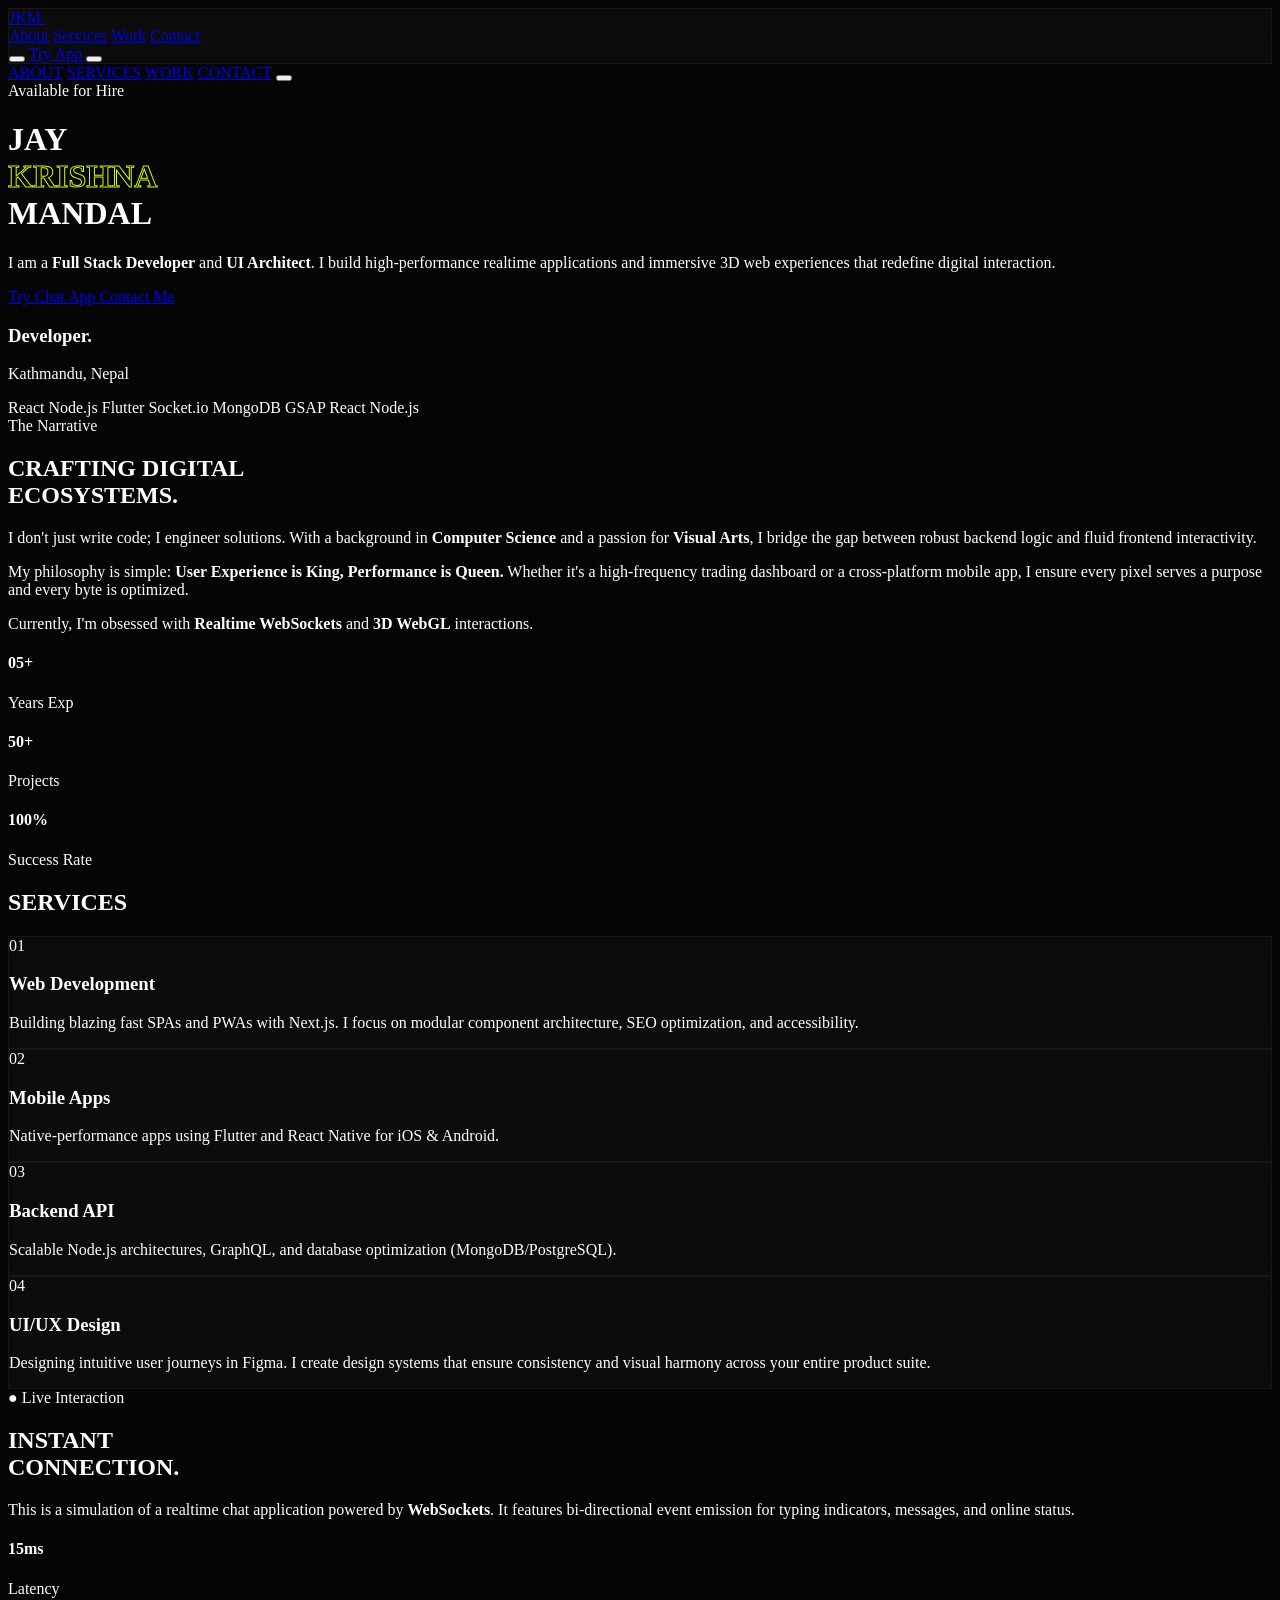
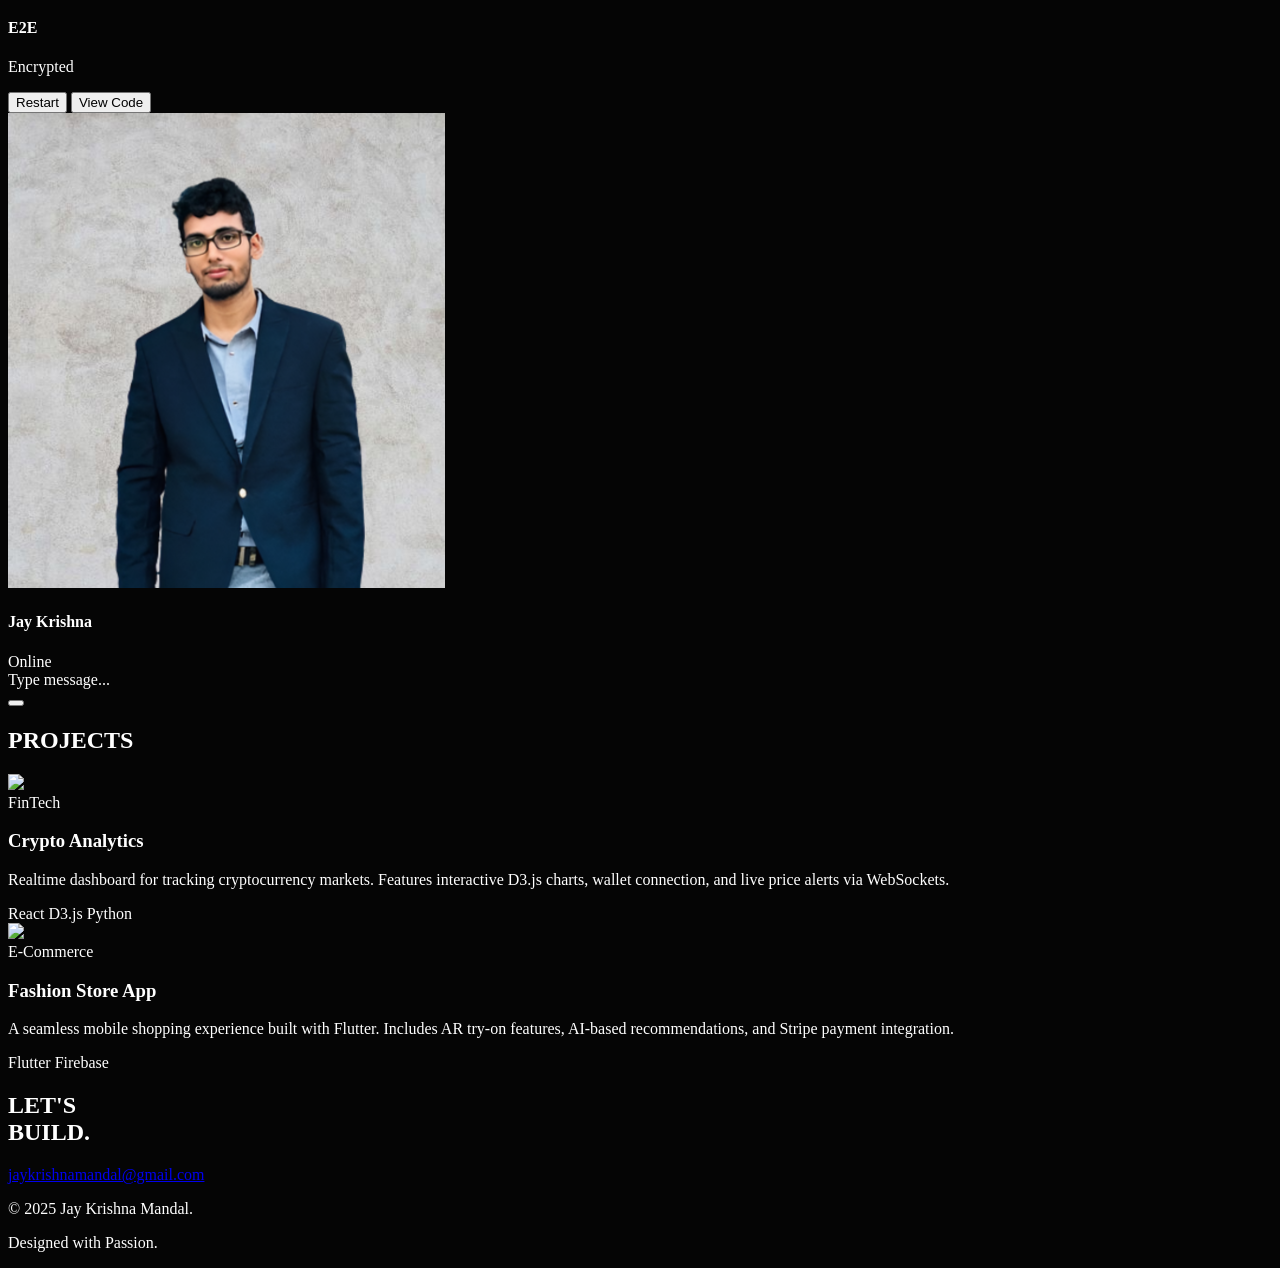
==== commit bfb2062b: "Replace 'View Projects' link with 'Try Chat App'" ====
--- a/index.html
+++ b/index.html
@@ -133,7 +133,7 @@
                 </button>
 
                 <!-- Responsive Try Chat Button -->
-                <a href="#chat-demo" class="bg-acid text-black rounded-full font-bold transition-transform hover:scale-105 flex items-center justify-center
+                <a href="/chat" class="bg-acid text-black rounded-full font-bold transition-transform hover:scale-105 flex items-center justify-center
                    w-10 h-10 md:w-auto md:h-auto md:px-5 md:py-2.5">
                     <i class="ri-chat-smile-3-fill text-lg md:hidden"></i>
                     <span class="hidden md:flex items-center gap-2 text-xs uppercase tracking-wide">Try App <i class="ri-arrow-right-up-line"></i></span>
@@ -180,8 +180,8 @@
 
                 <!-- CTAs -->
                 <div class="reveal-up flex flex-wrap gap-4 w-full">
-                    <a href="#work" class="flex-1 sm:flex-none text-center px-8 py-4 bg-black dark:bg-white text-white dark:text-black font-bold uppercase text-xs tracking-widest rounded-full hover:bg-acid hover:text-black transition-colors duration-300">
-                        View Projects
+                    <a href="/chat" class="flex-1 sm:flex-none text-center px-8 py-4 bg-black dark:bg-white text-white dark:text-black font-bold uppercase text-xs tracking-widest rounded-full hover:bg-acid hover:text-black transition-colors duration-300">
+                        Try Chat App
                     </a>
                     <a href="#contact" class="flex-1 sm:flex-none text-center px-8 py-4 border border-gray-300 dark:border-white/20 font-bold uppercase text-xs tracking-widest rounded-full hover:bg-white/5 transition-colors duration-300">
                         Contact Me
@@ -197,9 +197,7 @@
                     
                     <!-- Main Image Container -->
                     <div class="absolute inset-0 rounded-[3rem] overflow-hidden border-4 border-white dark:border-[#111] shadow-2xl">
-                        <img src="/PROFILE.png" 
-                             alt="Jay Krishna Mandal" 
-                             class="w-full h-full object-cover grayscale hover:grayscale-0 transition-all duration-700">
+                      
                         
                         <!-- Overlay Card -->
                         <div class="absolute bottom-0 left-0 w-full p-6 bg-gradient-to-t from-black to-transparent">
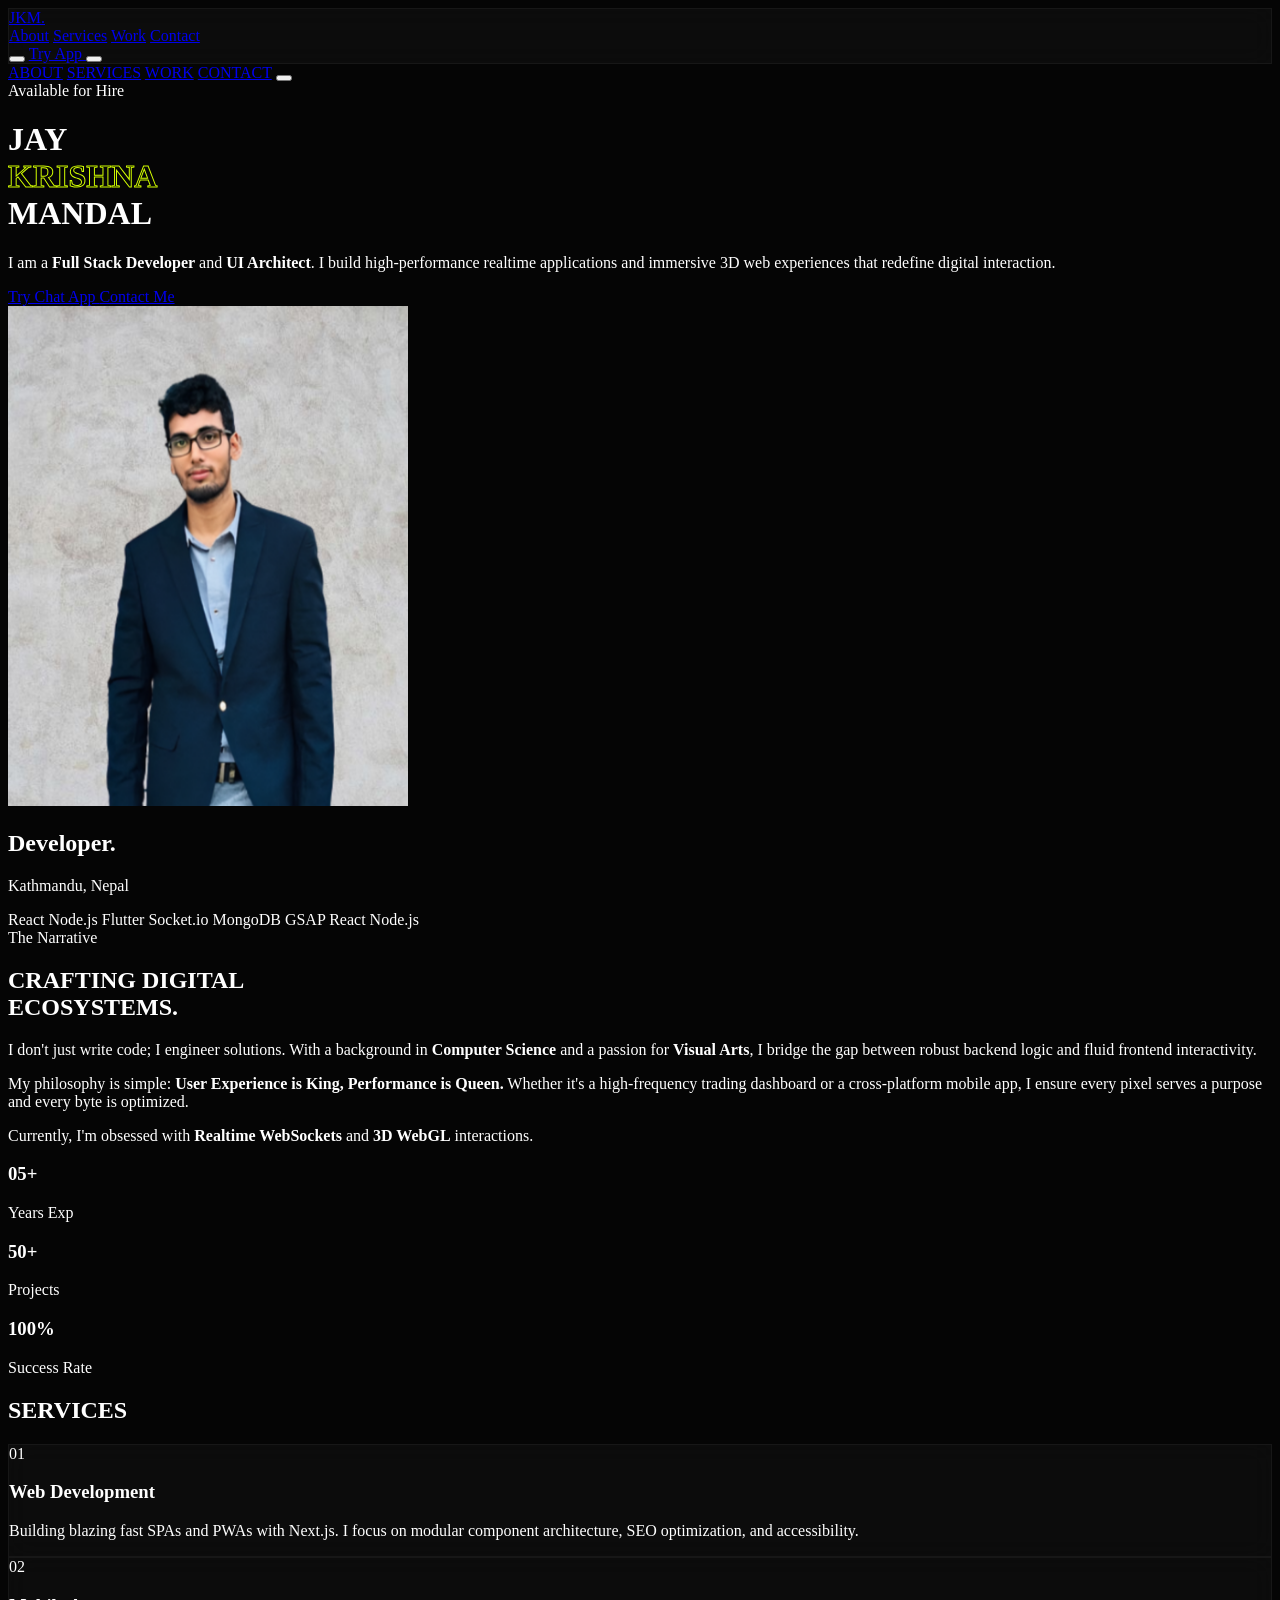
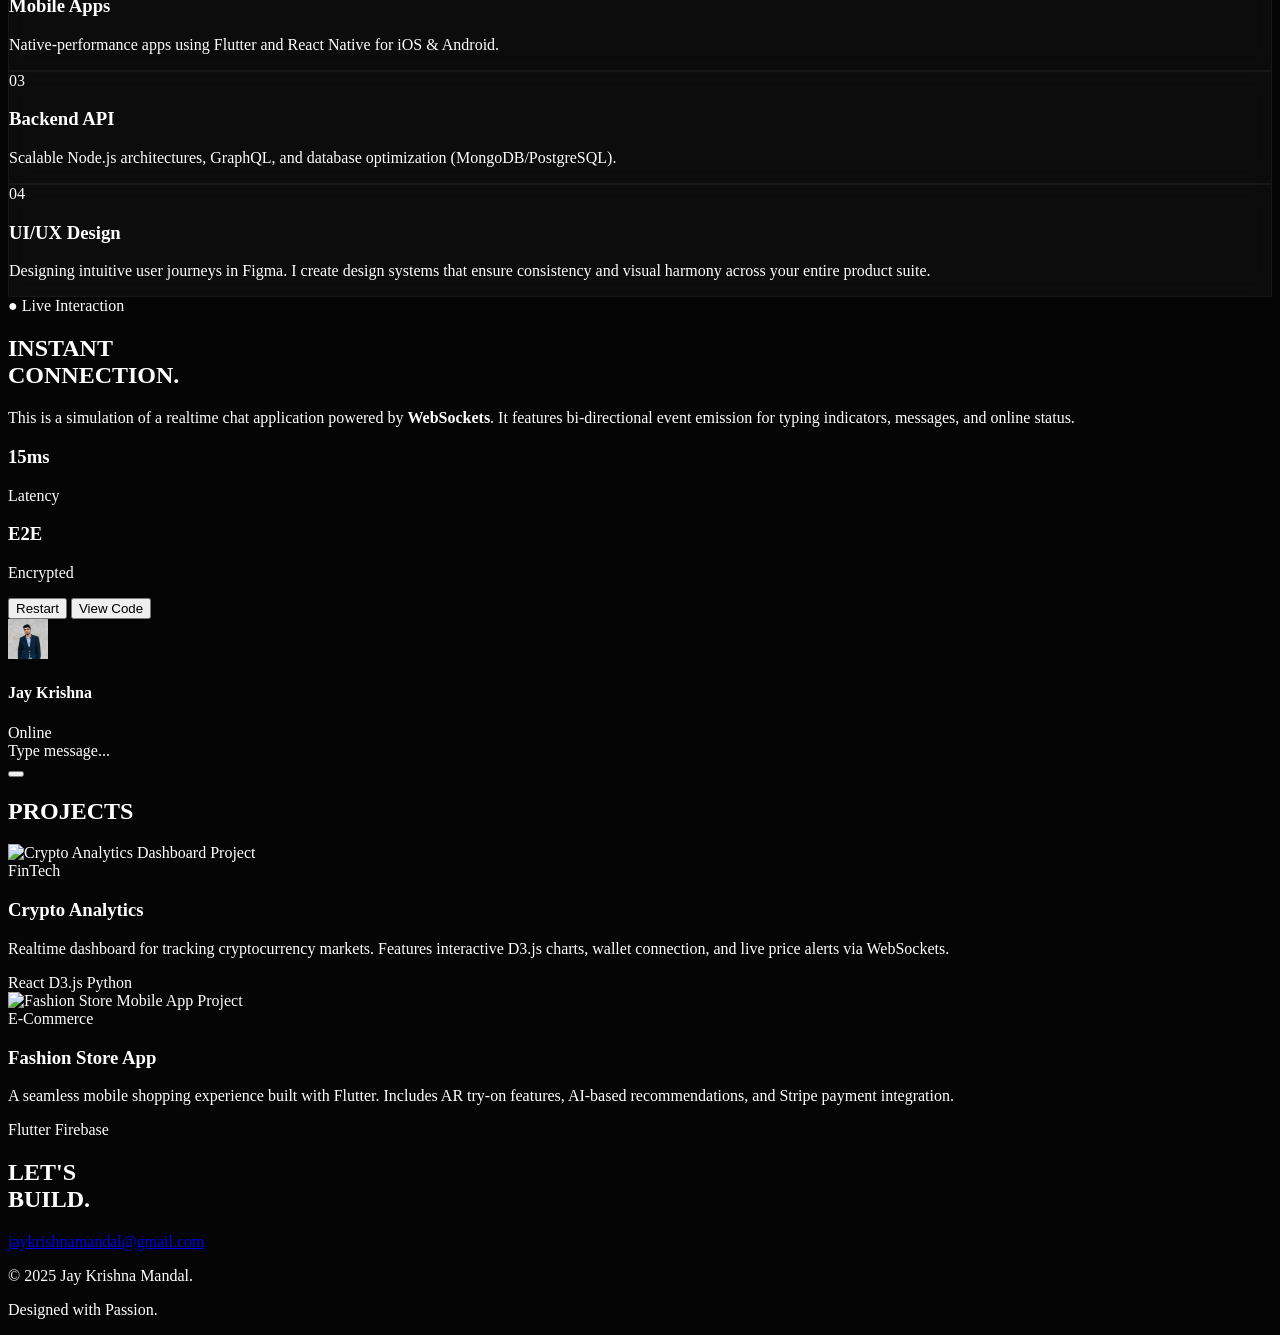
==== commit 506623ea: "Update index.html" ====
--- a/index.html
+++ b/index.html
@@ -3,20 +3,134 @@
 <head>
     <meta charset="UTF-8">
     <meta name="viewport" content="width=device-width, initial-scale=1.0">
-    <title>Jay Krishna Mandal | Digital Architect</title>
     
+    <!-- Primary SEO Meta Tags -->
+    <title>Jay Krishna Mandal | Full Stack Developer & UI Architect</title>
+    <meta name="title" content="Jay Krishna Mandal | Full Stack Developer & UI Architect">
+    <meta name="description" content="I am Jay Krishna Mandal, a Full Stack Developer and UI Architect from Nepal. I build high-performance realtime applications and immersive 3D web experiences.">
+    <meta name="keywords" content="Jay Krishna Mandal, Full Stack Developer, UI Architect, Nepal, React, Node.js, Flutter, WebSockets, 3D Web, Portfolio">
+    <meta name="robots" content="index, follow">
+    <meta name="language" content="English">
+    <meta name="author" content="Jay Krishna Mandal">
+    <link rel="canonical" href="https://jaykrishnamandal.com.np/">
+
+    <!-- Open Graph / Facebook -->
+    <meta property="og:type" content="website">
+    <meta property="og:url" content="https://jaykrishnamandal.com.np/">
+    <meta property="og:title" content="Jay Krishna Mandal | Full Stack Developer & UI Architect">
+    <meta property="og:description" content="I build high-performance realtime applications and immersive 3D web experiences that redefine digital interaction.">
+    <meta property="og:image" content="https://raw.githubusercontent.com/JayKrishnaMandal/portfolio/a6d4643348a28a5a9af5f28b30be50f49a9fdfed/JAY%20KRISHNA%20MANDAL.webp">
+    <meta property="og:image:width" content="1200">
+    <meta property="og:image:height" content="630">
+
+    <!-- Twitter -->
+    <meta property="twitter:card" content="summary_large_image">
+    <meta property="twitter:url" content="https://jaykrishnamandal.com.np/">
+    <meta property="twitter:title" content="Jay Krishna Mandal | Full Stack Developer & UI Architect">
+    <meta property="twitter:description" content="I build high-performance realtime applications and immersive 3D web experiences that redefine digital interaction.">
+    <meta property="twitter:image" content="https://raw.githubusercontent.com/JayKrishnaMandal/portfolio/a6d4643348a28a5a9af5f28b30be50f49a9fdfed/JAY%20KRISHNA%20MANDAL.webp">
+
+    <!-- Theme Color for Browsers -->
+    <meta name="theme-color" content="#050505">
+
+    <!-- Favicon (Updated to GitHub Raw URL) -->
+    <link rel="icon" type="image/x-icon" href="https://raw.githubusercontent.com/JayKrishnaMandal/portfolio/refs/heads/main/favicon.ico">
+
     <!-- Tailwind CSS -->
     <script src="https://cdn.tailwindcss.com"></script>
     
-    <!-- Remix Icons -->
-    <link href="https://cdn.jsdelivr.net/npm/remixicon@3.5.0/fonts/remixicon.css" rel="stylesheet">
-
-    <!-- Fonts: Syne (Artistic) & Manrope (Tech/Clean) -->
+    <!-- Remix Icons (Async loaded for performance) -->
+    <link href="https://cdn.jsdelivr.net/npm/remixicon@3.5.0/fonts/remixicon.css" rel="stylesheet" media="print" onload="this.media='all'">
+
+    <!-- Fonts: Syne & Manrope (Optimized with display=swap) -->
     <link rel="preconnect" href="https://fonts.googleapis.com">
     <link rel="preconnect" href="https://fonts.gstatic.com" crossorigin>
     <link href="https://fonts.googleapis.com/css2?family=Manrope:wght@200;300;400;500;600;700&family=Syne:wght@400;500;600;700;800&display=swap" rel="stylesheet">
 
-    <!-- Configuration -->
+    <!-- COMPREHENSIVE JSON-LD SCHEMA FOR CSR PORTFOLIO -->
+    <script type="application/ld+json">
+    {
+      "@context": "https://schema.org",
+      "@graph": [
+        {
+          "@type": "WebSite",
+          "@id": "https://jaykrishnamandal.com.np/#website",
+          "url": "https://jaykrishnamandal.com.np",
+          "name": "Jay Krishna Mandal Portfolio",
+          "description": "Portfolio of Jay Krishna Mandal, Full Stack Developer and UI Architect.",
+          "author": {
+            "@id": "https://jaykrishnamandal.com.np/#person"
+          },
+          "potentialAction": {
+            "@type": "SearchAction",
+            "target": "https://jaykrishnamandal.com.np/?s={search_term_string}",
+            "query-input": "required name=search_term_string"
+          }
+        },
+        {
+          "@type": "Person",
+          "@id": "https://jaykrishnamandal.com.np/#person",
+          "name": "Jay Krishna Mandal",
+          "url": "https://jaykrishnamandal.com.np",
+          "image": "https://raw.githubusercontent.com/JayKrishnaMandal/portfolio/a6d4643348a28a5a9af5f28b30be50f49a9fdfed/JAY%20KRISHNA%20MANDAL.webp",
+          "email": "jaykrishnamandal@gmail.com",
+          "jobTitle": ["Full Stack Developer", "UI Architect"],
+          "description": "Full Stack Developer and UI Architect building high-performance realtime applications and immersive 3D web experiences.",
+          "address": {
+            "@type": "PostalAddress",
+            "addressLocality": "Kathmandu",
+            "addressCountry": "NP"
+          },
+          "knowsAbout": ["React", "Node.js", "Flutter", "Socket.io", "MongoDB", "GSAP", "3D WebGL", "UI/UX Design", "Next.js", "GraphQL"],
+          "sameAs": [
+            "https://www.linkedin.com/in/jaykrishnamandal",
+            "https://github.com/JayKrishnaMandal",
+            "https://twitter.com/jaykrishnamandal"
+          ]
+        },
+        {
+          "@type": "ProfilePage",
+          "@id": "https://jaykrishnamandal.com.np/#profilepage",
+          "url": "https://jaykrishnamandal.com.np",
+          "mainEntity": {
+            "@id": "https://jaykrishnamandal.com.np/#person"
+          }
+        },
+        {
+          "@type": "ItemList",
+          "@id": "https://jaykrishnamandal.com.np/#projects",
+          "name": "Portfolio Projects",
+          "description": "Selected works by Jay Krishna Mandal",
+          "itemListElement": [
+            {
+              "@type": "ListItem",
+              "position": 1,
+              "item": {
+                "@type": "CreativeWork",
+                "name": "Crypto Analytics",
+                "description": "Realtime dashboard for tracking cryptocurrency markets. Features interactive D3.js charts, wallet connection, and live price alerts via WebSockets.",
+                "genre": "FinTech",
+                "keywords": ["React", "D3.js", "Python"]
+              }
+            },
+            {
+              "@type": "ListItem",
+              "position": 2,
+              "item": {
+                "@type": "CreativeWork",
+                "name": "Fashion Store App",
+                "description": "A seamless mobile shopping experience built with Flutter. Includes AR try-on features, AI-based recommendations, and Stripe payment integration.",
+                "genre": "E-Commerce",
+                "keywords": ["Flutter", "Firebase"]
+              }
+            }
+          ]
+        }
+      ]
+    }
+    </script>
+
+    <!-- Tailwind Configuration -->
     <script>
         tailwind.config = {
             darkMode: 'class',
@@ -27,7 +141,7 @@
                         display: ['Syne', 'sans-serif'],
                     },
                     colors: {
-                        acid: '#D4FF00', // Signature Color
+                        acid: '#D4FF00',
                         dark: '#050505',
                         panel: '#111111',
                         light: '#F2F2F2',
@@ -43,7 +157,6 @@
     </script>
 
     <style>
-        /* CORE RESET & SMOOTH SCROLL */
         html.lenis { height: auto; }
         .lenis.lenis-smooth { scroll-behavior: auto !important; }
         .lenis.lenis-smooth [data-lenis-prevent] { overscroll-behavior: contain; }
@@ -60,7 +173,6 @@
             color: #FFFFFF;
         }
 
-        /* LIQUID THEME TRANSITION OVERLAY */
         .theme-overlay {
             position: fixed;
             top: 0; left: 0; width: 100vw; height: 100vh;
@@ -70,7 +182,6 @@
             clip-path: circle(0% at 50% 50%);
         }
 
-        /* CUSTOM UTILS */
         .text-outline { -webkit-text-stroke: 1px #050505; color: transparent; }
         .dark .text-outline { -webkit-text-stroke: 1px #D4FF00; }
         
@@ -84,63 +195,48 @@
             border: 1px solid rgba(255,255,255,0.05);
         }
 
-        /* ANIMATIONS */
         .reveal-char { display: inline-block; opacity: 0; transform: translateY(100%); }
         
-        /* CHAT MESSAGE POP */
         @keyframes msgPop {
             0% { opacity: 0; transform: translateY(10px) scale(0.95); }
             100% { opacity: 1; transform: translateY(0) scale(1); }
         }
         .msg-enter { animation: msgPop 0.4s cubic-bezier(0.16, 1, 0.3, 1) forwards; }
 
-        /* SCROLLBAR */
         ::-webkit-scrollbar { width: 6px; }
         ::-webkit-scrollbar-track { background: transparent; }
         ::-webkit-scrollbar-thumb { background: #D4FF00; }
+        
+        @keyframes marquee { 0% { transform: translateX(0); } 100% { transform: translateX(-50%); } }
     </style>
 </head>
 <body class="antialiased selection:bg-acid selection:text-black">
 
-    <!-- TRANSITION LAYER -->
     <div class="theme-overlay"></div>
-
-    <!-- NOISE TEXTURE -->
     <div class="fixed inset-0 z-0 opacity-[0.04] pointer-events-none bg-noise"></div>
 
     <!-- NAVIGATION -->
-    <nav class="fixed top-0 w-full z-50 px-4 py-4 md:py-6 transition-all duration-300" id="navbar">
+    <nav class="fixed top-0 w-full z-50 px-4 py-4 md:py-6 transition-all duration-300" id="navbar" aria-label="Main navigation">
         <div class="max-w-7xl mx-auto flex justify-between items-center glass rounded-full px-4 md:px-8 py-3">
-            
-            <!-- Logo -->
-            <a href="#" class="font-display font-bold text-xl tracking-tighter hover:text-acid transition-colors">
+            <a href="https://jaykrishnamandal.com.np" class="font-display font-bold text-xl tracking-tighter hover:text-acid transition-colors" aria-label="Home">
                 JKM<span class="text-acid text-3xl leading-none">.</span>
             </a>
-
-            <!-- Desktop Menu -->
             <div class="hidden md:flex gap-8 text-xs font-bold uppercase tracking-[0.2em] opacity-70">
                 <a href="#about" class="hover:text-acid hover:opacity-100 transition">About</a>
                 <a href="#services" class="hover:text-acid hover:opacity-100 transition">Services</a>
                 <a href="#work" class="hover:text-acid hover:opacity-100 transition">Work</a>
                 <a href="#contact" class="hover:text-acid hover:opacity-100 transition">Contact</a>
             </div>
-
-            <!-- Actions -->
             <div class="flex items-center gap-3">
-                <button id="theme-btn" class="w-10 h-10 rounded-full border border-gray-300 dark:border-white/10 flex items-center justify-center hover:bg-acid hover:text-black hover:border-acid transition">
+                <button id="theme-btn" class="w-10 h-10 rounded-full border border-gray-300 dark:border-white/10 flex items-center justify-center hover:bg-acid hover:text-black hover:border-acid transition" aria-label="Toggle theme">
                     <i class="ri-moon-line dark:hidden"></i>
                     <i class="ri-sun-line hidden dark:block"></i>
                 </button>
-
-                <!-- Responsive Try Chat Button -->
-                <a href="/chat" class="bg-acid text-black rounded-full font-bold transition-transform hover:scale-105 flex items-center justify-center
-                   w-10 h-10 md:w-auto md:h-auto md:px-5 md:py-2.5">
+                <a href="/chat" class="bg-acid text-black rounded-full font-bold transition-transform hover:scale-105 flex items-center justify-center w-10 h-10 md:w-auto md:h-auto md:px-5 md:py-2.5">
                     <i class="ri-chat-smile-3-fill text-lg md:hidden"></i>
                     <span class="hidden md:flex items-center gap-2 text-xs uppercase tracking-wide">Try App <i class="ri-arrow-right-up-line"></i></span>
                 </a>
-
-                <!-- Mobile Menu Toggle -->
-                <button id="menu-btn" class="md:hidden text-2xl ml-1"><i class="ri-menu-4-line"></i></button>
+                <button id="menu-btn" class="md:hidden text-2xl ml-1" aria-label="Open menu"><i class="ri-menu-4-line"></i></button>
             </div>
         </div>
     </nav>
@@ -151,307 +247,230 @@
         <a href="#services" class="text-3xl font-display font-bold mobile-link">SERVICES</a>
         <a href="#work" class="text-3xl font-display font-bold mobile-link">WORK</a>
         <a href="#contact" class="text-3xl font-display font-bold mobile-link">CONTACT</a>
-        <button id="close-menu" class="absolute top-6 right-6 text-4xl"><i class="ri-close-line"></i></button>
+        <button id="close-menu" class="absolute top-6 right-6 text-4xl" aria-label="Close menu"><i class="ri-close-line"></i></button>
     </div>
 
-    <!-- HERO SECTION -->
-    <header class="relative min-h-screen flex items-center pt-24 pb-12 px-4 md:px-8 z-10">
-        <div class="max-w-7xl mx-auto w-full grid grid-cols-1 lg:grid-cols-12 gap-12 lg:gap-8 items-center">
-            
-            <!-- Text Side (Top on Mobile, Left on Desktop) -->
-            <div class="lg:col-span-7 order-1 flex flex-col items-start z-20">
-                
-                <!-- Badge -->
-                <div class="reveal-up inline-flex items-center gap-2 px-3 py-1 mb-6 rounded-full border border-acid/50 bg-acid/10 text-acid text-[10px] font-bold uppercase tracking-widest">
-                    <span class="w-1.5 h-1.5 rounded-full bg-acid animate-pulse"></span> Available for Hire
-                </div>
-
-                <!-- Massive H1 (Adjusted Mobile Size) -->
-                <h1 class="font-display font-black text-4xl sm:text-6xl md:text-8xl lg:text-9xl leading-[0.9] tracking-tighter mb-8 mix-blend-difference text-black dark:text-white">
-                    <div class="overflow-hidden"><span class="block reveal-text">JAY</span></div>
-                    <div class="overflow-hidden"><span class="block reveal-text text-outline">KRISHNA</span></div>
-                    <div class="overflow-hidden"><span class="block reveal-text text-transparent bg-clip-text bg-gradient-to-r from-acid to-green-400">MANDAL</span></div>
-                </h1>
-
-                <!-- Intro Text -->
-                <p class="reveal-up text-base md:text-xl text-gray-600 dark:text-gray-400 max-w-lg leading-relaxed mb-10 pl-4 border-l-2 border-acid">
-                    I am a <strong>Full Stack Developer</strong> and <strong>UI Architect</strong>. I build high-performance realtime applications and immersive 3D web experiences that redefine digital interaction.
-                </p>
-
-                <!-- CTAs -->
-                <div class="reveal-up flex flex-wrap gap-4 w-full">
-                    <a href="/chat" class="flex-1 sm:flex-none text-center px-8 py-4 bg-black dark:bg-white text-white dark:text-black font-bold uppercase text-xs tracking-widest rounded-full hover:bg-acid hover:text-black transition-colors duration-300">
-                        Try Chat App
-                    </a>
-                    <a href="#contact" class="flex-1 sm:flex-none text-center px-8 py-4 border border-gray-300 dark:border-white/20 font-bold uppercase text-xs tracking-widest rounded-full hover:bg-white/5 transition-colors duration-300">
-                        Contact Me
-                    </a>
-                </div>
-            </div>
-
-            <!-- Image Side (Bottom on Mobile, Right on Desktop) -->
-            <div class="lg:col-span-5 order-2 relative reveal-scale opacity-0 mt-8 lg:mt-0">
-                <div class="relative w-full max-w-md mx-auto aspect-[4/5]">
-                    <!-- Decorative Ring -->
-                    <div class="absolute inset-0 border border-acid/30 rounded-full scale-110 animate-[spin_15s_linear_infinite]"></div>
-                    
-                    <!-- Main Image Container -->
-                    <div class="absolute inset-0 rounded-[3rem] overflow-hidden border-4 border-white dark:border-[#111] shadow-2xl">
-                      
-                        
-                        <!-- Overlay Card -->
-                        <div class="absolute bottom-0 left-0 w-full p-6 bg-gradient-to-t from-black to-transparent">
-                            <h3 class="text-white font-display font-bold text-2xl">Developer.</h3>
-                            <p class="text-acid text-sm">Kathmandu, Nepal</p>
-                        </div>
-                    </div>
-                </div>
+    <!-- MAIN CONTENT -->
+    <main>
+        <!-- HERO SECTION -->
+        <header class="relative min-h-screen flex items-center pt-24 pb-12 px-4 md:px-8 z-10">
+            <div class="max-w-7xl mx-auto w-full grid grid-cols-1 lg:grid-cols-12 gap-12 lg:gap-8 items-center">
+                <div class="lg:col-span-7 order-1 flex flex-col items-start z-20">
+                    <div class="reveal-up inline-flex items-center gap-2 px-3 py-1 mb-6 rounded-full border border-acid/50 bg-acid/10 text-acid text-[10px] font-bold uppercase tracking-widest">
+                        <span class="w-1.5 h-1.5 rounded-full bg-acid animate-pulse"></span> Available for Hire
+                    </div>
+                    <h1 class="font-display font-black text-4xl sm:text-6xl md:text-8xl lg:text-9xl leading-[0.9] tracking-tighter mb-8 mix-blend-difference text-black dark:text-white">
+                        <div class="overflow-hidden"><span class="block reveal-text">JAY</span></div>
+                        <div class="overflow-hidden"><span class="block reveal-text text-outline">KRISHNA</span></div>
+                        <div class="overflow-hidden"><span class="block reveal-text text-transparent bg-clip-text bg-gradient-to-r from-acid to-green-400">MANDAL</span></div>
+                    </h1>
+                    <p class="reveal-up text-base md:text-xl text-gray-600 dark:text-gray-400 max-w-lg leading-relaxed mb-10 pl-4 border-l-2 border-acid">
+                        I am a <strong>Full Stack Developer</strong> and <strong>UI Architect</strong>. I build high-performance realtime applications and immersive 3D web experiences that redefine digital interaction.
+                    </p>
+                    <div class="reveal-up flex flex-wrap gap-4 w-full">
+                        <a href="/chat" class="flex-1 sm:flex-none text-center px-8 py-4 bg-black dark:bg-white text-white dark:text-black font-bold uppercase text-xs tracking-widest rounded-full hover:bg-acid hover:text-black transition-colors duration-300">
+                            Try Chat App
+                        </a>
+                        <a href="#contact" class="flex-1 sm:flex-none text-center px-8 py-4 border border-gray-300 dark:border-white/20 font-bold uppercase text-xs tracking-widest rounded-full hover:bg-white/5 transition-colors duration-300">
+                            Contact Me
+                        </a>
+                    </div>
+                </div>
+                <div class="lg:col-span-5 order-2 relative reveal-scale opacity-0 mt-8 lg:mt-0">
+                    <div class="relative w-full max-w-md mx-auto aspect-[4/5]">
+                        <div class="absolute inset-0 border border-acid/30 rounded-full scale-110 animate-[spin_15s_linear_infinite]"></div>
+                        <div class="absolute inset-0 rounded-[3rem] overflow-hidden border-4 border-white dark:border-[#111] shadow-2xl">
+                            <!-- LCP Optimized Hero Image -->
+                            <img src="/PROFILE.png" alt="Jay Krishna Mandal, Full Stack Developer in Kathmandu" width="400" height="500" class="w-full h-full object-cover" fetchpriority="high">
+                            <div class="absolute bottom-0 left-0 w-full p-6 bg-gradient-to-t from-black to-transparent">
+                                <h2 class="text-white font-display font-bold text-2xl">Developer.</h2>
+                                <p class="text-acid text-sm">Kathmandu, Nepal</p>
+                            </div>
+                        </div>
+                    </div>
+                </div>
+            </div>
+        </header>
+
+        <!-- TECH STACK MARQUEE -->
+        <div class="py-8 bg-acid overflow-hidden -rotate-1 border-y-4 border-black z-20 relative" aria-hidden="true">
+            <div class="flex whitespace-nowrap gap-12 animate-[marquee_20s_linear_infinite] font-display font-black text-3xl md:text-4xl text-black uppercase items-center">
+                <span>React</span> <i class="ri-flashlight-fill"></i>
+                <span>Node.js</span> <i class="ri-flashlight-fill"></i>
+                <span>Flutter</span> <i class="ri-flashlight-fill"></i>
+                <span>Socket.io</span> <i class="ri-flashlight-fill"></i>
+                <span>MongoDB</span> <i class="ri-flashlight-fill"></i>
+                <span>GSAP</span> <i class="ri-flashlight-fill"></i>
+                <span>React</span> <i class="ri-flashlight-fill"></i>
+                <span>Node.js</span> <i class="ri-flashlight-fill"></i>
             </div>
         </div>
-    </header>
-
-    <!-- TECH STACK MARQUEE -->
-    <div class="py-8 bg-acid overflow-hidden -rotate-1 border-y-4 border-black z-20 relative">
-        <div class="flex whitespace-nowrap gap-12 animate-[marquee_20s_linear_infinite] font-display font-black text-3xl md:text-4xl text-black uppercase items-center">
-            <span>React</span> <i class="ri-flashlight-fill"></i>
-            <span>Node.js</span> <i class="ri-flashlight-fill"></i>
-            <span>Flutter</span> <i class="ri-flashlight-fill"></i>
-            <span>Socket.io</span> <i class="ri-flashlight-fill"></i>
-            <span>MongoDB</span> <i class="ri-flashlight-fill"></i>
-            <span>GSAP</span> <i class="ri-flashlight-fill"></i>
-            <span>React</span> <i class="ri-flashlight-fill"></i>
-            <span>Node.js</span> <i class="ri-flashlight-fill"></i>
-        </div>
-    </div>
-
-    <!-- ABOUT / NARRATIVE SECTION -->
-    <section id="about" class="py-24 px-4 md:px-8 bg-white dark:bg-panel relative z-10">
-        <div class="max-w-4xl mx-auto text-center md:text-left">
-            <span class="text-acid font-bold uppercase tracking-widest text-xs mb-4 block">The Narrative</span>
-            <!-- Modified Size for Mobile -->
-            <h2 class="font-display font-black text-3xl md:text-6xl mb-8 leading-tight">
-                CRAFTING DIGITAL <br> <span class="text-transparent bg-clip-text bg-gradient-to-r from-acid to-green-500">ECOSYSTEMS.</span>
-            </h2>
-            <div class="space-y-6 text-lg md:text-xl text-gray-600 dark:text-gray-400 font-light leading-relaxed">
-                <p>
-                    I don't just write code; I engineer solutions. With a background in <strong class="text-black dark:text-white">Computer Science</strong> and a passion for <strong class="text-black dark:text-white">Visual Arts</strong>, I bridge the gap between robust backend logic and fluid frontend interactivity.
-                </p>
-                <p>
-                    My philosophy is simple: <strong>User Experience is King, Performance is Queen.</strong> Whether it's a high-frequency trading dashboard or a cross-platform mobile app, I ensure every pixel serves a purpose and every byte is optimized.
-                </p>
-                <p>
-                    Currently, I'm obsessed with <strong class="text-acid">Realtime WebSockets</strong> and <strong>3D WebGL</strong> interactions.
-                </p>
-            </div>
-            
-            <div class="mt-12 grid grid-cols-2 md:grid-cols-4 gap-6">
-                <div class="p-4 border border-gray-200 dark:border-white/10 rounded-2xl">
-                    <h4 class="text-3xl font-display font-bold text-acid">05+</h4>
-                    <p class="text-xs uppercase font-bold text-gray-500">Years Exp</p>
-                </div>
-                <div class="p-4 border border-gray-200 dark:border-white/10 rounded-2xl">
-                    <h4 class="text-3xl font-display font-bold text-acid">50+</h4>
-                    <p class="text-xs uppercase font-bold text-gray-500">Projects</p>
-                </div>
-                <div class="p-4 border border-gray-200 dark:border-white/10 rounded-2xl">
-                    <h4 class="text-3xl font-display font-bold text-acid">100%</h4>
-                    <p class="text-xs uppercase font-bold text-gray-500">Success Rate</p>
-                </div>
-            </div>
-        </div>
-    </section>
-
-    <!-- SERVICES (BENTO GRID) -->
-    <section id="services" class="py-24 px-4 md:px-8">
-        <div class="max-w-7xl mx-auto">
-            <!-- Modified Size for Mobile -->
-            <h2 class="font-display font-black text-4xl md:text-7xl mb-16">SERVICES</h2>
-
-            <div class="grid grid-cols-1 md:grid-cols-3 gap-6">
-                <!-- Card 1 -->
-                <div class="glass p-8 rounded-[2rem] hover:-translate-y-2 transition-transform duration-300 md:col-span-2 group">
-                    <div class="flex justify-between items-start mb-6">
-                        <div class="w-12 h-12 bg-acid rounded-full flex items-center justify-center text-xl text-black font-bold">01</div>
-                        <i class="ri-layout-masonry-line text-4xl opacity-50 group-hover:opacity-100 transition-opacity"></i>
-                    </div>
-                    <h3 class="text-2xl md:text-3xl font-display font-bold mb-4">Web Development</h3>
-                    <p class="text-gray-500 dark:text-gray-400">
-                        Building blazing fast SPAs and PWAs with Next.js. I focus on modular component architecture, SEO optimization, and accessibility.
-                    </p>
-                </div>
-
-                <!-- Card 2 -->
-                <div class="glass p-8 rounded-[2rem] hover:-translate-y-2 transition-transform duration-300 group">
-                    <div class="flex justify-between items-start mb-6">
-                        <div class="w-12 h-12 bg-white dark:bg-white/10 rounded-full flex items-center justify-center text-xl font-bold border border-white/10">02</div>
-                        <i class="ri-smartphone-line text-4xl opacity-50 group-hover:text-acid transition-colors"></i>
-                    </div>
-                    <h3 class="text-2xl font-display font-bold mb-4">Mobile Apps</h3>
-                    <p class="text-gray-500 dark:text-gray-400 text-sm">
-                        Native-performance apps using Flutter and React Native for iOS & Android.
-                    </p>
-                </div>
-
-                <!-- Card 3 -->
-                <div class="glass p-8 rounded-[2rem] hover:-translate-y-2 transition-transform duration-300 group">
-                    <div class="flex justify-between items-start mb-6">
-                        <div class="w-12 h-12 bg-white dark:bg-white/10 rounded-full flex items-center justify-center text-xl font-bold border border-white/10">03</div>
-                        <i class="ri-server-line text-4xl opacity-50 group-hover:text-acid transition-colors"></i>
-                    </div>
-                    <h3 class="text-2xl font-display font-bold mb-4">Backend API</h3>
-                    <p class="text-gray-500 dark:text-gray-400 text-sm">
-                        Scalable Node.js architectures, GraphQL, and database optimization (MongoDB/PostgreSQL).
-                    </p>
-                </div>
-
-                <!-- Card 4 -->
-                <div class="glass p-8 rounded-[2rem] hover:-translate-y-2 transition-transform duration-300 md:col-span-2 group">
-                    <div class="flex justify-between items-start mb-6">
-                        <div class="w-12 h-12 bg-acid rounded-full flex items-center justify-center text-xl text-black font-bold">04</div>
-                        <i class="ri-pen-nib-line text-4xl opacity-50 group-hover:opacity-100 transition-opacity"></i>
-                    </div>
-                    <h3 class="text-2xl md:text-3xl font-display font-bold mb-4">UI/UX Design</h3>
-                    <p class="text-gray-500 dark:text-gray-400">
-                        Designing intuitive user journeys in Figma. I create design systems that ensure consistency and visual harmony across your entire product suite.
-                    </p>
-                </div>
-            </div>
-        </div>
-    </section>
-
-    <!-- INTERACTIVE CHAT DEMO -->
-    <section id="chat-demo" class="py-24 px-4 md:px-8 bg-dark relative overflow-hidden text-white">
-        <!-- Glow Effect -->
-        <div class="absolute top-0 right-0 w-[500px] h-[500px] bg-acid/5 rounded-full blur-[120px] pointer-events-none"></div>
-
-        <div class="max-w-7xl mx-auto flex flex-col lg:flex-row items-center gap-16 relative z-10">
-            
-            <!-- Left Text -->
-            <div class="lg:w-1/2">
-                <span class="text-acid font-bold uppercase tracking-widest text-xs mb-4 block">● Live Interaction</span>
-                <!-- Modified Size for Mobile -->
-                <h2 class="text-4xl md:text-7xl font-display font-black mb-6">
-                    INSTANT <br> CONNECTION.
+
+        <!-- ABOUT SECTION -->
+        <section id="about" class="py-24 px-4 md:px-8 bg-white dark:bg-panel relative z-10">
+            <div class="max-w-4xl mx-auto text-center md:text-left">
+                <span class="text-acid font-bold uppercase tracking-widest text-xs mb-4 block">The Narrative</span>
+                <h2 class="font-display font-black text-3xl md:text-6xl mb-8 leading-tight">
+                    CRAFTING DIGITAL <br> <span class="text-transparent bg-clip-text bg-gradient-to-r from-acid to-green-500">ECOSYSTEMS.</span>
                 </h2>
-                <p class="text-gray-400 text-lg mb-8 leading-relaxed">
-                    This is a simulation of a realtime chat application powered by <strong class="text-white">WebSockets</strong>. 
-                    It features bi-directional event emission for typing indicators, messages, and online status.
-                </p>
-
-                <!-- Metrics -->
-                <div class="grid grid-cols-2 gap-4 mb-8">
-                    <div class="p-4 rounded-xl border border-white/10 bg-white/5">
-                        <h4 class="text-2xl font-bold">15ms</h4>
-                        <p class="text-xs text-gray-500">Latency</p>
-                    </div>
-                    <div class="p-4 rounded-xl border border-white/10 bg-white/5">
-                        <h4 class="text-2xl font-bold">E2E</h4>
-                        <p class="text-xs text-gray-500">Encrypted</p>
-                    </div>
-                </div>
-
-                <div class="flex gap-4">
-                    <button onclick="restartChat()" class="px-6 py-3 bg-acid text-black font-bold rounded-full hover:bg-white transition flex items-center gap-2">
-                        <i class="ri-refresh-line"></i> Restart
-                    </button>
-                    <button class="px-6 py-3 border border-white/20 font-bold rounded-full hover:bg-white/10 transition">
-                        View Code
-                    </button>
-                </div>
-            </div>
-
-            <!-- Right Phone Mockup -->
-            <div class="lg:w-1/2 w-full flex justify-center">
-                <div class="relative w-[320px] md:w-[360px] h-[680px] bg-[#0c0c0c] rounded-[3rem] border-[8px] border-[#1a1a1a] shadow-2xl flex flex-col overflow-hidden">
-                    <!-- Notch -->
-                    <div class="absolute top-4 left-1/2 -translate-x-1/2 w-28 h-7 bg-black rounded-full z-20"></div>
-
-                    <!-- App Header -->
-                    <div class="pt-14 pb-4 px-5 bg-[#151515] border-b border-white/5 flex items-center gap-3">
-                        <div class="relative">
-                            <img src="/PROFILE.png" class="w-10 h-10 rounded-full border border-acid">
-                            <div class="absolute bottom-0 right-0 w-2.5 h-2.5 bg-green-500 rounded-full border border-black"></div>
-                        </div>
-                        <div>
-                            <h4 class="text-white text-sm font-bold">Jay Krishna</h4>
-                            <span class="text-[10px] text-acid">Online</span>
-                        </div>
-                    </div>
-
-                    <!-- Chat Box -->
-                    <div id="chat-box" class="flex-1 bg-black/50 p-4 flex flex-col gap-3 overflow-y-auto">
-                        <!-- Messages via JS -->
-                    </div>
-
-                    <!-- Input -->
-                    <div class="p-4 bg-[#151515] border-t border-white/5 flex gap-2">
-                        <div class="flex-1 h-10 bg-[#222] rounded-full px-4 flex items-center text-xs text-gray-500">Type message...</div>
-                        <button class="w-10 h-10 bg-acid rounded-full flex items-center justify-center text-black"><i class="ri-send-plane-fill"></i></button>
-                    </div>
-                </div>
-            </div>
-        </div>
-    </section>
-
-    <!-- SELECTED WORKS -->
-    <section id="work" class="py-24 px-4 md:px-8 bg-white dark:bg-panel">
-        <div class="max-w-7xl mx-auto">
-            <!-- Modified Size for Mobile -->
-            <h2 class="font-display font-black text-4xl md:text-7xl mb-16 text-black dark:text-white">PROJECTS</h2>
-
-            <!-- Project 1 -->
-            <div class="group grid grid-cols-1 lg:grid-cols-2 gap-12 mb-24 items-center">
-                <div class="aspect-video bg-gray-200 dark:bg-black rounded-[2rem] overflow-hidden relative shadow-lg">
-                    <img src="https://images.unsplash.com/photo-1551288049-bebda4e38f71?q=80&w=2070&auto=format&fit=crop" class="w-full h-full object-cover grayscale group-hover:grayscale-0 transition duration-700">
-                </div>
-                <div>
-                    <span class="text-acid font-bold text-xs uppercase tracking-widest mb-2 block">FinTech</span>
-                    <h3 class="font-display font-bold text-3xl md:text-4xl mb-4 text-black dark:text-white">Crypto Analytics</h3>
-                    <p class="text-gray-500 dark:text-gray-400 mb-6 text-lg">
-                        Realtime dashboard for tracking cryptocurrency markets. Features interactive D3.js charts, wallet connection, and live price alerts via WebSockets.
-                    </p>
-                    <div class="flex gap-2">
-                        <span class="px-3 py-1 border border-gray-300 dark:border-white/20 rounded-lg text-xs font-bold uppercase">React</span>
-                        <span class="px-3 py-1 border border-gray-300 dark:border-white/20 rounded-lg text-xs font-bold uppercase">D3.js</span>
-                        <span class="px-3 py-1 border border-gray-300 dark:border-white/20 rounded-lg text-xs font-bold uppercase">Python</span>
-                    </div>
-                </div>
-            </div>
-
-            <!-- Project 2 -->
-            <div class="group grid grid-cols-1 lg:grid-cols-2 gap-12 items-center">
-                <div class="lg:order-2 aspect-video bg-gray-200 dark:bg-black rounded-[2rem] overflow-hidden relative shadow-lg">
-                    <img src="https://images.unsplash.com/photo-1512428559087-560fa0db79b6?q=80&w=2070&auto=format&fit=crop" class="w-full h-full object-cover grayscale group-hover:grayscale-0 transition duration-700">
-                </div>
-                <div class="lg:order-1 lg:text-right flex flex-col lg:items-end">
-                    <span class="text-acid font-bold text-xs uppercase tracking-widest mb-2 block">E-Commerce</span>
-                    <h3 class="font-display font-bold text-3xl md:text-4xl mb-4 text-black dark:text-white">Fashion Store App</h3>
-                    <p class="text-gray-500 dark:text-gray-400 mb-6 text-lg">
-                        A seamless mobile shopping experience built with Flutter. Includes AR try-on features, AI-based recommendations, and Stripe payment integration.
-                    </p>
-                    <div class="flex gap-2">
-                        <span class="px-3 py-1 border border-gray-300 dark:border-white/20 rounded-lg text-xs font-bold uppercase">Flutter</span>
-                        <span class="px-3 py-1 border border-gray-300 dark:border-white/20 rounded-lg text-xs font-bold uppercase">Firebase</span>
-                    </div>
-                </div>
-            </div>
-        </div>
-    </section>
+                <div class="space-y-6 text-lg md:text-xl text-gray-600 dark:text-gray-400 font-light leading-relaxed">
+                    <p>I don't just write code; I engineer solutions. With a background in <strong class="text-black dark:text-white">Computer Science</strong> and a passion for <strong class="text-black dark:text-white">Visual Arts</strong>, I bridge the gap between robust backend logic and fluid frontend interactivity.</p>
+                    <p>My philosophy is simple: <strong>User Experience is King, Performance is Queen.</strong> Whether it's a high-frequency trading dashboard or a cross-platform mobile app, I ensure every pixel serves a purpose and every byte is optimized.</p>
+                    <p>Currently, I'm obsessed with <strong class="text-acid">Realtime WebSockets</strong> and <strong>3D WebGL</strong> interactions.</p>
+                </div>
+                <div class="mt-12 grid grid-cols-2 md:grid-cols-4 gap-6">
+                    <div class="p-4 border border-gray-200 dark:border-white/10 rounded-2xl">
+                        <h3 class="text-3xl font-display font-bold text-acid">05+</h3>
+                        <p class="text-xs uppercase font-bold text-gray-500">Years Exp</p>
+                    </div>
+                    <div class="p-4 border border-gray-200 dark:border-white/10 rounded-2xl">
+                        <h3 class="text-3xl font-display font-bold text-acid">50+</h3>
+                        <p class="text-xs uppercase font-bold text-gray-500">Projects</p>
+                    </div>
+                    <div class="p-4 border border-gray-200 dark:border-white/10 rounded-2xl">
+                        <h3 class="text-3xl font-display font-bold text-acid">100%</h3>
+                        <p class="text-xs uppercase font-bold text-gray-500">Success Rate</p>
+                    </div>
+                </div>
+            </div>
+        </section>
+
+        <!-- SERVICES SECTION -->
+        <section id="services" class="py-24 px-4 md:px-8">
+            <div class="max-w-7xl mx-auto">
+                <h2 class="font-display font-black text-4xl md:text-7xl mb-16">SERVICES</h2>
+                <div class="grid grid-cols-1 md:grid-cols-3 gap-6">
+                    <article class="glass p-8 rounded-[2rem] hover:-translate-y-2 transition-transform duration-300 md:col-span-2 group">
+                        <div class="flex justify-between items-start mb-6">
+                            <div class="w-12 h-12 bg-acid rounded-full flex items-center justify-center text-xl text-black font-bold">01</div>
+                            <i class="ri-layout-masonry-line text-4xl opacity-50 group-hover:opacity-100 transition-opacity"></i>
+                        </div>
+                        <h3 class="text-2xl md:text-3xl font-display font-bold mb-4">Web Development</h3>
+                        <p class="text-gray-500 dark:text-gray-400">Building blazing fast SPAs and PWAs with Next.js. I focus on modular component architecture, SEO optimization, and accessibility.</p>
+                    </article>
+                    <article class="glass p-8 rounded-[2rem] hover:-translate-y-2 transition-transform duration-300 group">
+                        <div class="flex justify-between items-start mb-6">
+                            <div class="w-12 h-12 bg-white dark:bg-white/10 rounded-full flex items-center justify-center text-xl font-bold border border-white/10">02</div>
+                            <i class="ri-smartphone-line text-4xl opacity-50 group-hover:text-acid transition-colors"></i>
+                        </div>
+                        <h3 class="text-2xl font-display font-bold mb-4">Mobile Apps</h3>
+                        <p class="text-gray-500 dark:text-gray-400 text-sm">Native-performance apps using Flutter and React Native for iOS & Android.</p>
+                    </article>
+                    <article class="glass p-8 rounded-[2rem] hover:-translate-y-2 transition-transform duration-300 group">
+                        <div class="flex justify-between items-start mb-6">
+                            <div class="w-12 h-12 bg-white dark:bg-white/10 rounded-full flex items-center justify-center text-xl font-bold border border-white/10">03</div>
+                            <i class="ri-server-line text-4xl opacity-50 group-hover:text-acid transition-colors"></i>
+                        </div>
+                        <h3 class="text-2xl font-display font-bold mb-4">Backend API</h3>
+                        <p class="text-gray-500 dark:text-gray-400 text-sm">Scalable Node.js architectures, GraphQL, and database optimization (MongoDB/PostgreSQL).</p>
+                    </article>
+                    <article class="glass p-8 rounded-[2rem] hover:-translate-y-2 transition-transform duration-300 md:col-span-2 group">
+                        <div class="flex justify-between items-start mb-6">
+                            <div class="w-12 h-12 bg-acid rounded-full flex items-center justify-center text-xl text-black font-bold">04</div>
+                            <i class="ri-pen-nib-line text-4xl opacity-50 group-hover:opacity-100 transition-opacity"></i>
+                        </div>
+                        <h3 class="text-2xl md:text-3xl font-display font-bold mb-4">UI/UX Design</h3>
+                        <p class="text-gray-500 dark:text-gray-400">Designing intuitive user journeys in Figma. I create design systems that ensure consistency and visual harmony across your entire product suite.</p>
+                    </article>
+                </div>
+            </div>
+        </section>
+
+        <!-- CHAT DEMO SECTION -->
+        <section id="chat-demo" class="py-24 px-4 md:px-8 bg-dark relative overflow-hidden text-white">
+            <div class="absolute top-0 right-0 w-[500px] h-[500px] bg-acid/5 rounded-full blur-[120px] pointer-events-none"></div>
+            <div class="max-w-7xl mx-auto flex flex-col lg:flex-row items-center gap-16 relative z-10">
+                <div class="lg:w-1/2">
+                    <span class="text-acid font-bold uppercase tracking-widest text-xs mb-4 block">● Live Interaction</span>
+                    <h2 class="text-4xl md:text-7xl font-display font-black mb-6">INSTANT <br> CONNECTION.</h2>
+                    <p class="text-gray-400 text-lg mb-8 leading-relaxed">This is a simulation of a realtime chat application powered by <strong class="text-white">WebSockets</strong>. It features bi-directional event emission for typing indicators, messages, and online status.</p>
+                    <div class="grid grid-cols-2 gap-4 mb-8">
+                        <div class="p-4 rounded-xl border border-white/10 bg-white/5">
+                            <h3 class="text-2xl font-bold">15ms</h3>
+                            <p class="text-xs text-gray-500">Latency</p>
+                        </div>
+                        <div class="p-4 rounded-xl border border-white/10 bg-white/5">
+                            <h3 class="text-2xl font-bold">E2E</h3>
+                            <p class="text-xs text-gray-500">Encrypted</p>
+                        </div>
+                    </div>
+                    <div class="flex gap-4">
+                        <button onclick="restartChat()" class="px-6 py-3 bg-acid text-black font-bold rounded-full hover:bg-white transition flex items-center gap-2"><i class="ri-refresh-line"></i> Restart</button>
+                        <button class="px-6 py-3 border border-white/20 font-bold rounded-full hover:bg-white/10 transition">View Code</button>
+                    </div>
+                </div>
+                <div class="lg:w-1/2 w-full flex justify-center">
+                    <div class="relative w-[320px] md:w-[360px] h-[680px] bg-[#0c0c0c] rounded-[3rem] border-[8px] border-[#1a1a1a] shadow-2xl flex flex-col overflow-hidden">
+                        <div class="absolute top-4 left-1/2 -translate-x-1/2 w-28 h-7 bg-black rounded-full z-20"></div>
+                        <div class="pt-14 pb-4 px-5 bg-[#151515] border-b border-white/5 flex items-center gap-3">
+                            <div class="relative">
+                                <img src="/PROFILE.png" alt="Chat profile Jay Krishna" class="w-10 h-10 rounded-full border border-acid" width="40" height="40" loading="lazy">
+                                <div class="absolute bottom-0 right-0 w-2.5 h-2.5 bg-green-500 rounded-full border border-black"></div>
+                            </div>
+                            <div>
+                                <h4 class="text-white text-sm font-bold">Jay Krishna</h4>
+                                <span class="text-[10px] text-acid">Online</span>
+                            </div>
+                        </div>
+                        <div id="chat-box" class="flex-1 bg-black/50 p-4 flex flex-col gap-3 overflow-y-auto" role="log" aria-live="polite"></div>
+                        <div class="p-4 bg-[#151515] border-t border-white/5 flex gap-2">
+                            <div class="flex-1 h-10 bg-[#222] rounded-full px-4 flex items-center text-xs text-gray-500" aria-hidden="true">Type message...</div>
+                            <button class="w-10 h-10 bg-acid rounded-full flex items-center justify-center text-black" aria-label="Send message"><i class="ri-send-plane-fill"></i></button>
+                        </div>
+                    </div>
+                </div>
+            </div>
+        </section>
+
+        <!-- SELECTED WORKS -->
+        <section id="work" class="py-24 px-4 md:px-8 bg-white dark:bg-panel">
+            <div class="max-w-7xl mx-auto">
+                <h2 class="font-display font-black text-4xl md:text-7xl mb-16 text-black dark:text-white">PROJECTS</h2>
+                <article class="group grid grid-cols-1 lg:grid-cols-2 gap-12 mb-24 items-center">
+                    <div class="aspect-video bg-gray-200 dark:bg-black rounded-[2rem] overflow-hidden relative shadow-lg">
+                        <img src="https://images.unsplash.com/photo-1551288049-bebda4e38f71?q=80&w=2070&auto=format&fit=crop" alt="Crypto Analytics Dashboard Project" class="w-full h-full object-cover grayscale group-hover:grayscale-0 transition duration-700" width="720" height="405" loading="lazy" decoding="async">
+                    </div>
+                    <div>
+                        <span class="text-acid font-bold text-xs uppercase tracking-widest mb-2 block">FinTech</span>
+                        <h3 class="font-display font-bold text-3xl md:text-4xl mb-4 text-black dark:text-white">Crypto Analytics</h3>
+                        <p class="text-gray-500 dark:text-gray-400 mb-6 text-lg">Realtime dashboard for tracking cryptocurrency markets. Features interactive D3.js charts, wallet connection, and live price alerts via WebSockets.</p>
+                        <div class="flex gap-2">
+                            <span class="px-3 py-1 border border-gray-300 dark:border-white/20 rounded-lg text-xs font-bold uppercase">React</span>
+                            <span class="px-3 py-1 border border-gray-300 dark:border-white/20 rounded-lg text-xs font-bold uppercase">D3.js</span>
+                            <span class="px-3 py-1 border border-gray-300 dark:border-white/20 rounded-lg text-xs font-bold uppercase">Python</span>
+                        </div>
+                    </div>
+                </article>
+                <article class="group grid grid-cols-1 lg:grid-cols-2 gap-12 items-center">
+                    <div class="lg:order-2 aspect-video bg-gray-200 dark:bg-black rounded-[2rem] overflow-hidden relative shadow-lg">
+                        <img src="https://images.unsplash.com/photo-1512428559087-560fa0db79b6?q=80&w=2070&auto=format&fit=crop" alt="Fashion Store Mobile App Project" class="w-full h-full object-cover grayscale group-hover:grayscale-0 transition duration-700" width="720" height="405" loading="lazy" decoding="async">
+                    </div>
+                    <div class="lg:order-1 lg:text-right flex flex-col lg:items-end">
+                        <span class="text-acid font-bold text-xs uppercase tracking-widest mb-2 block">E-Commerce</span>
+                        <h3 class="font-display font-bold text-3xl md:text-4xl mb-4 text-black dark:text-white">Fashion Store App</h3>
+                        <p class="text-gray-500 dark:text-gray-400 mb-6 text-lg">A seamless mobile shopping experience built with Flutter. Includes AR try-on features, AI-based recommendations, and Stripe payment integration.</p>
+                        <div class="flex gap-2">
+                            <span class="px-3 py-1 border border-gray-300 dark:border-white/20 rounded-lg text-xs font-bold uppercase">Flutter</span>
+                            <span class="px-3 py-1 border border-gray-300 dark:border-white/20 rounded-lg text-xs font-bold uppercase">Firebase</span>
+                        </div>
+                    </div>
+                </article>
+            </div>
+        </section>
+    </main>
 
     <!-- FOOTER -->
     <footer id="contact" class="bg-black text-white pt-24 pb-12 px-4 md:px-8 border-t border-white/10">
         <div class="max-w-7xl mx-auto flex flex-col md:flex-row justify-between items-start gap-12">
             <div>
-                <!-- Modified Size for Mobile -->
                 <h2 class="font-display font-black text-5xl md:text-9xl mb-6">LET'S <br> <span class="text-acid">BUILD.</span></h2>
-                <a href="mailto:jay@mandal.com" class="text-2xl hover:text-acid transition-colors border-b border-white/20 pb-1">jaykrishnamandal@gmail.com</a>
-            </div>
-            
+                <a href="mailto:jaykrishnamandal@gmail.com" class="text-2xl hover:text-acid transition-colors border-b border-white/20 pb-1">jaykrishnamandal@gmail.com</a>
+            </div>
             <div class="flex flex-col items-start md:items-end gap-6">
                 <div class="flex gap-4">
-                    <a href="#" class="w-12 h-12 rounded-full border border-white/20 flex items-center justify-center hover:bg-acid hover:text-black hover:border-acid transition"><i class="ri-linkedin-fill text-xl"></i></a>
-                    <a href="#" class="w-12 h-12 rounded-full border border-white/20 flex items-center justify-center hover:bg-acid hover:text-black hover:border-acid transition"><i class="ri-github-fill text-xl"></i></a>
-                    <a href="#" class="w-12 h-12 rounded-full border border-white/20 flex items-center justify-center hover:bg-acid hover:text-black hover:border-acid transition"><i class="ri-twitter-x-fill text-xl"></i></a>
+                    <a href="#" class="w-12 h-12 rounded-full border border-white/20 flex items-center justify-center hover:bg-acid hover:text-black hover:border-acid transition" aria-label="LinkedIn Profile"><i class="ri-linkedin-fill text-xl"></i></a>
+                    <a href="https://github.com/JayKrishnaMandal" class="w-12 h-12 rounded-full border border-white/20 flex items-center justify-center hover:bg-acid hover:text-black hover:border-acid transition" aria-label="GitHub Profile"><i class="ri-github-fill text-xl"></i></a>
+                    <a href="#" class="w-12 h-12 rounded-full border border-white/20 flex items-center justify-center hover:bg-acid hover:text-black hover:border-acid transition" aria-label="X Twitter Profile"><i class="ri-twitter-x-fill text-xl"></i></a>
                 </div>
                 <div class="text-gray-500 text-sm md:text-right">
                     <p>© 2025 Jay Krishna Mandal.</p>
@@ -461,148 +480,148 @@
         </div>
     </footer>
 
-    <!-- SCRIPTS -->
-    <script src="https://cdn.jsdelivr.net/gh/studio-freight/lenis@1.0.29/bundled/lenis.min.js"></script>
-    <script src="https://cdnjs.cloudflare.com/ajax/libs/gsap/3.12.2/gsap.min.js"></script>
-    <script src="https://cdnjs.cloudflare.com/ajax/libs/gsap/3.12.2/ScrollTrigger.min.js"></script>
+    <!-- Deferred Scripts for Performance -->
+    <script src="https://cdn.jsdelivr.net/gh/studio-freight/lenis@1.0.29/bundled/lenis.min.js" defer></script>
+    <script src="https://cdnjs.cloudflare.com/ajax/libs/gsap/3.12.2/gsap.min.js" defer></script>
+    <script src="https://cdnjs.cloudflare.com/ajax/libs/gsap/3.12.2/ScrollTrigger.min.js" defer></script>
 
     <script>
-        // 1. LIQUID THEME TRANSITION
-        const themeBtn = document.getElementById('theme-btn');
-        const overlay = document.querySelector('.theme-overlay');
-        const html = document.documentElement;
-
-        themeBtn.addEventListener('click', (e) => {
-            const rect = themeBtn.getBoundingClientRect();
-            const x = rect.left + rect.width / 2;
-            const y = rect.top + rect.height / 2;
+        document.addEventListener("DOMContentLoaded", () => {
+            // 1. LIQUID THEME TRANSITION
+            const themeBtn = document.getElementById('theme-btn');
+            const overlay = document.querySelector('.theme-overlay');
+            const html = document.documentElement;
+
+            themeBtn.addEventListener('click', (e) => {
+                const rect = themeBtn.getBoundingClientRect();
+                const x = rect.left + rect.width / 2;
+                const y = rect.top + rect.height / 2;
+                
+                const isGoingDark = !html.classList.contains('dark');
+                overlay.style.backgroundColor = isGoingDark ? '#050505' : '#F2F2F2';
+
+                const tl = gsap.timeline();
+                
+                tl.set(overlay, { 
+                    clipPath: `circle(0% at ${x}px ${y}px)`,
+                    autoAlpha: 1 
+                })
+                .to(overlay, {
+                    clipPath: `circle(150% at ${x}px ${y}px)`,
+                    duration: 0.8,
+                    ease: "power4.inOut",
+                    onUpdate: function() {
+                        if (this.progress() > 0.5) {
+                            if (isGoingDark) html.classList.add('dark');
+                            else html.classList.remove('dark');
+                        }
+                    }
+                })
+                .to(overlay, {
+                    autoAlpha: 0,
+                    duration: 0.3
+                });
+                
+                localStorage.setItem('theme', isGoingDark ? 'dark' : 'light');
+            });
+
+            // 2. SMOOTH SCROLL
+            if (typeof Lenis !== 'undefined') {
+                const lenis = new Lenis();
+                function raf(time) {
+                    lenis.raf(time);
+                    requestAnimationFrame(raf);
+                }
+                requestAnimationFrame(raf);
+            }
+
+            // 3. ANIMATIONS (GSAP)
+            if (typeof gsap !== 'undefined' && typeof ScrollTrigger !== 'undefined') {
+                gsap.registerPlugin(ScrollTrigger);
+
+                const heroTl = gsap.timeline();
+                heroTl.from(".reveal-text", {
+                    y: 150,
+                    duration: 1.2,
+                    stagger: 0.1,
+                    ease: "power4.out"
+                })
+                .from(".reveal-up", {
+                    y: 50,
+                    opacity: 0,
+                    duration: 1,
+                    stagger: 0.1,
+                    ease: "power2.out"
+                }, "-=0.8")
+                .to(".reveal-scale", {
+                    opacity: 1,
+                    scale: 1,
+                    duration: 1,
+                    ease: "power2.out"
+                }, "-=0.8");
+
+                gsap.utils.toArray('h2').forEach(title => {
+                    gsap.from(title, {
+                        scrollTrigger: { trigger: title, start: "top 80%" },
+                        y: 50,
+                        opacity: 0,
+                        duration: 1,
+                        ease: "power2.out"
+                    });
+                });
+            }
+
+            // 4. CHAT SIMULATION
+            const chatBox = document.getElementById('chat-box');
+            const msgs = [
+                { t: 'left', m: "Hello! I need a realtime app." },
+                { t: 'right', m: "Hi! I can help with that. Stack?" },
+                { t: 'left', m: "MERN + Socket.io please." },
+                { t: 'right', m: "Perfect. I specialize in that." },
+                { t: 'left', m: "Great, let's start!" }
+            ];
             
-            // Determine target color (if currently dark, we go light -> white overlay)
-            const isGoingDark = !html.classList.contains('dark');
-            overlay.style.backgroundColor = isGoingDark ? '#050505' : '#F2F2F2';
-
-            const tl = gsap.timeline();
-            
-            tl.set(overlay, { 
-                clipPath: `circle(0% at ${x}px ${y}px)`,
-                autoAlpha: 1 
-            })
-            .to(overlay, {
-                clipPath: `circle(150% at ${x}px ${y}px)`,
-                duration: 0.8,
-                ease: "power4.inOut",
-                onUpdate: function() {
-                    // Toggle halfway
-                    if (this.progress() > 0.5) {
-                        if (isGoingDark) html.classList.add('dark');
-                        else html.classList.remove('dark');
-                    }
-                }
-            })
-            .to(overlay, {
-                autoAlpha: 0,
-                duration: 0.3
-            });
-            
-            localStorage.setItem('theme', isGoingDark ? 'dark' : 'light');
+            let msgIndex = 0;
+            let isChatting = false;
+
+            function addMessage(type, text) {
+                const div = document.createElement('div');
+                const isRight = type === 'right';
+                div.className = `max-w-[85%] p-3 rounded-2xl text-xs msg-enter ${isRight ? 'self-end bg-acid text-black rounded-br-none' : 'self-start bg-[#222] text-gray-300 rounded-bl-none'}`;
+                div.innerText = text;
+                chatBox.appendChild(div);
+                chatBox.scrollTop = chatBox.scrollHeight;
+            }
+
+            function runChat() {
+                if(isChatting) return;
+                isChatting = true;
+                chatBox.innerHTML = '';
+                msgIndex = 0;
+                const int = setInterval(() => {
+                    if(msgIndex >= msgs.length) { clearInterval(int); isChatting = false; return; }
+                    addMessage(msgs[msgIndex].t, msgs[msgIndex].m);
+                    msgIndex++;
+                }, 1200);
+            }
+
+            window.restartChat = () => { isChatting = false; runChat(); };
+
+            if (typeof ScrollTrigger !== 'undefined') {
+                ScrollTrigger.create({ trigger: "#chat-demo", start: "top 60%", onEnter: runChat });
+            }
+
+            // 5. MOBILE MENU
+            const menuBtn = document.getElementById('menu-btn');
+            const closeMenu = document.getElementById('close-menu');
+            const mobileMenu = document.getElementById('mobile-menu');
+            const mobileLinks = document.querySelectorAll('.mobile-link');
+
+            function toggleMenu() { mobileMenu.classList.toggle('translate-x-full'); }
+            menuBtn.addEventListener('click', toggleMenu);
+            closeMenu.addEventListener('click', toggleMenu);
+            mobileLinks.forEach(l => l.addEventListener('click', toggleMenu));
         });
-
-        // 2. SMOOTH SCROLL
-        const lenis = new Lenis();
-        function raf(time) {
-            lenis.raf(time);
-            requestAnimationFrame(raf);
-        }
-        requestAnimationFrame(raf);
-
-        // 3. ANIMATIONS (GSAP)
-        gsap.registerPlugin(ScrollTrigger);
-
-        // Hero Reveal
-        const heroTl = gsap.timeline();
-        heroTl.from(".reveal-text", {
-            y: 150,
-            duration: 1.2,
-            stagger: 0.1,
-            ease: "power4.out"
-        })
-        .from(".reveal-up", {
-            y: 50,
-            opacity: 0,
-            duration: 1,
-            stagger: 0.1,
-            ease: "power2.out"
-        }, "-=0.8")
-        .to(".reveal-scale", {
-            opacity: 1,
-            scale: 1,
-            duration: 1,
-            ease: "power2.out"
-        }, "-=0.8");
-
-        // Section Headers
-        gsap.utils.toArray('h2').forEach(title => {
-            gsap.from(title, {
-                scrollTrigger: { trigger: title, start: "top 80%" },
-                y: 50,
-                opacity: 0,
-                duration: 1,
-                ease: "power2.out"
-            });
-        });
-
-        // 4. CHAT SIMULATION
-        const chatBox = document.getElementById('chat-box');
-        const msgs = [
-            { t: 'left', m: "Hello! I need a realtime app." },
-            { t: 'right', m: "Hi! I can help with that. Stack?" },
-            { t: 'left', m: "MERN + Socket.io please." },
-            { t: 'right', m: "Perfect. I specialize in that." },
-            { t: 'left', m: "Great, let's start!" }
-        ];
-        
-        let msgIndex = 0;
-        let isChatting = false;
-
-        function addMessage(type, text) {
-            const div = document.createElement('div');
-            const isRight = type === 'right';
-            div.className = `max-w-[85%] p-3 rounded-2xl text-xs msg-enter ${isRight ? 'self-end bg-acid text-black rounded-br-none' : 'self-start bg-[#222] text-gray-300 rounded-bl-none'}`;
-            div.innerText = text;
-            chatBox.appendChild(div);
-            chatBox.scrollTop = chatBox.scrollHeight;
-        }
-
-        function runChat() {
-            if(isChatting) return;
-            isChatting = true;
-            chatBox.innerHTML = '';
-            msgIndex = 0;
-            const int = setInterval(() => {
-                if(msgIndex >= msgs.length) { clearInterval(int); isChatting = false; return; }
-                addMessage(msgs[msgIndex].t, msgs[msgIndex].m);
-                msgIndex++;
-            }, 1200);
-        }
-
-        window.restartChat = () => { isChatting = false; runChat(); };
-
-        ScrollTrigger.create({ trigger: "#chat-demo", start: "top 60%", onEnter: runChat });
-
-        // 5. MOBILE MENU
-        const menuBtn = document.getElementById('menu-btn');
-        const closeMenu = document.getElementById('close-menu');
-        const mobileMenu = document.getElementById('mobile-menu');
-        const mobileLinks = document.querySelectorAll('.mobile-link');
-
-        function toggleMenu() { mobileMenu.classList.toggle('translate-x-full'); }
-        menuBtn.addEventListener('click', toggleMenu);
-        closeMenu.addEventListener('click', toggleMenu);
-        mobileLinks.forEach(l => l.addEventListener('click', toggleMenu));
-
     </script>
-    <style>
-        @keyframes marquee { 0% { transform: translateX(0); } 100% { transform: translateX(-50%); } }
-    </style>
 </body>
 </html>
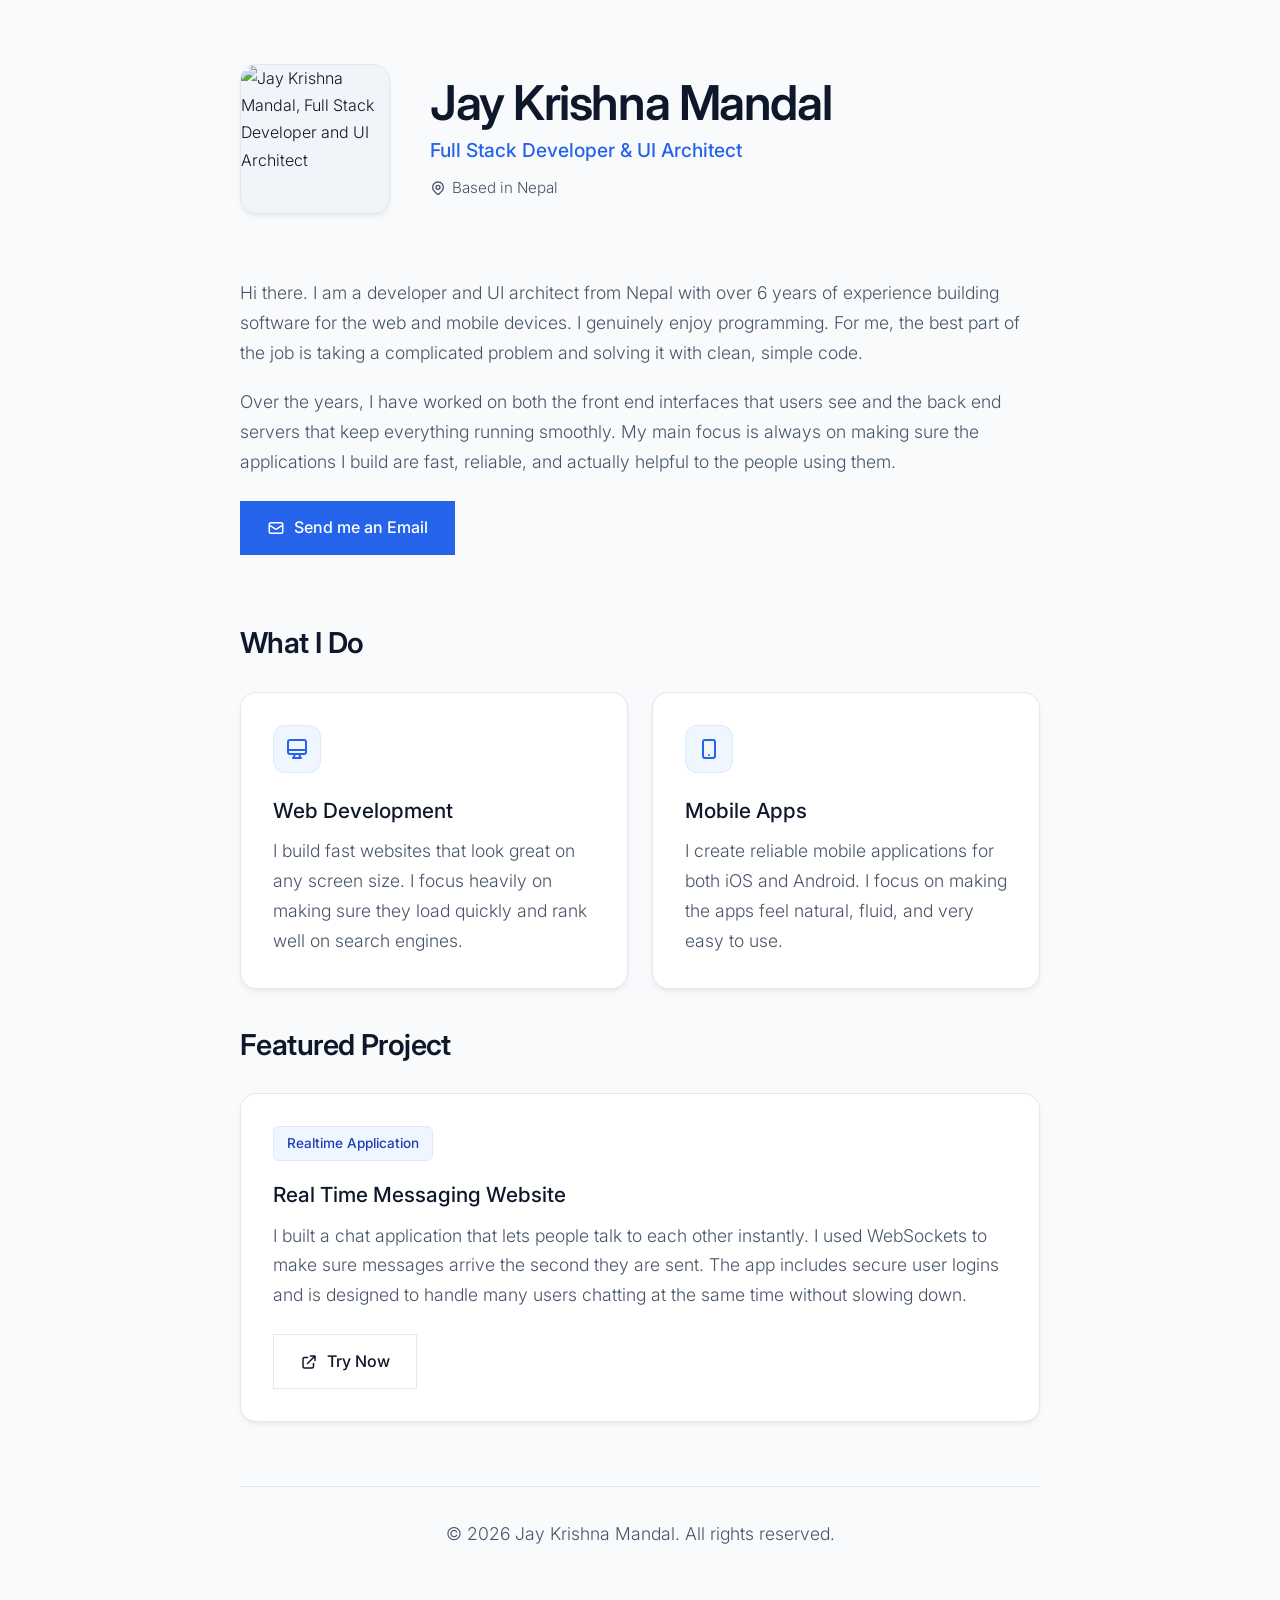
==== commit d54d7554: "Update index.html" ====
--- a/index.html
+++ b/index.html
@@ -1,5 +1,5 @@
 <!DOCTYPE html>
-<html lang="en" class="dark">
+<html lang="en">
 <head>
     <meta charset="UTF-8">
     <meta name="viewport" content="width=device-width, initial-scale=1.0">
@@ -7,19 +7,20 @@
     <!-- Primary SEO Meta Tags -->
     <title>Jay Krishna Mandal | Full Stack Developer & UI Architect</title>
     <meta name="title" content="Jay Krishna Mandal | Full Stack Developer & UI Architect">
-    <meta name="description" content="I am Jay Krishna Mandal, a Full Stack Developer and UI Architect from Nepal. I build high-performance realtime applications and immersive 3D web experiences.">
-    <meta name="keywords" content="Jay Krishna Mandal, Full Stack Developer, UI Architect, Nepal, React, Node.js, Flutter, WebSockets, 3D Web, Portfolio">
+    <meta name="description" content="I am Jay Krishna Mandal, a Full Stack Developer and UI Architect from Nepal. I build high-performance realtime applications and immersive web experiences.">
+    <meta name="keywords" content="Jay Krishna Mandal, Full Stack Developer, UI Architect, Nepal, React, Node.js, Flutter, WebSockets, Portfolio">
     <meta name="robots" content="index, follow">
     <meta name="language" content="English">
     <meta name="author" content="Jay Krishna Mandal">
     <link rel="canonical" href="https://jaykrishnamandal.com.np/">
+    <meta name="google-site-verification" content="iQMeNaSVfEE0Lf3z7Pvja2GdeTKniKPOv1sWUukYHvk" />
 
     <!-- Open Graph / Facebook -->
     <meta property="og:type" content="website">
     <meta property="og:url" content="https://jaykrishnamandal.com.np/">
     <meta property="og:title" content="Jay Krishna Mandal | Full Stack Developer & UI Architect">
-    <meta property="og:description" content="I build high-performance realtime applications and immersive 3D web experiences that redefine digital interaction.">
-    <meta property="og:image" content="https://raw.githubusercontent.com/JayKrishnaMandal/portfolio/a6d4643348a28a5a9af5f28b30be50f49a9fdfed/JAY%20KRISHNA%20MANDAL.webp">
+    <meta property="og:description" content="I build high-performance realtime applications and immersive web experiences that redefine digital interaction.">
+    <meta property="og:image" content="https://github.com/JayKrishnaMandal/portfolio/blob/main/PROFILE.png?raw=true">
     <meta property="og:image:width" content="1200">
     <meta property="og:image:height" content="630">
 
@@ -27,601 +28,359 @@
     <meta property="twitter:card" content="summary_large_image">
     <meta property="twitter:url" content="https://jaykrishnamandal.com.np/">
     <meta property="twitter:title" content="Jay Krishna Mandal | Full Stack Developer & UI Architect">
-    <meta property="twitter:description" content="I build high-performance realtime applications and immersive 3D web experiences that redefine digital interaction.">
-    <meta property="twitter:image" content="https://raw.githubusercontent.com/JayKrishnaMandal/portfolio/a6d4643348a28a5a9af5f28b30be50f49a9fdfed/JAY%20KRISHNA%20MANDAL.webp">
-
-    <!-- Theme Color for Browsers -->
-    <meta name="theme-color" content="#050505">
-
-    <!-- Favicon (Updated to GitHub Raw URL) -->
+    <meta property="twitter:description" content="I build high-performance realtime applications and immersive web experiences that redefine digital interaction.">
+    <meta property="twitter:image" content="https://github.com/JayKrishnaMandal/portfolio/blob/main/PROFILE.png?raw=true">
+
+    <!-- Theme Color for Browsers (Updated for Light Mode) -->
+    <meta name="theme-color" content="#f8fafc">
+
+    <!-- Favicon -->
     <link rel="icon" type="image/x-icon" href="https://raw.githubusercontent.com/JayKrishnaMandal/portfolio/refs/heads/main/favicon.ico">
 
-    <!-- Tailwind CSS -->
-    <script src="https://cdn.tailwindcss.com"></script>
-    
-    <!-- Remix Icons (Async loaded for performance) -->
-    <link href="https://cdn.jsdelivr.net/npm/remixicon@3.5.0/fonts/remixicon.css" rel="stylesheet" media="print" onload="this.media='all'">
-
-    <!-- Fonts: Syne & Manrope (Optimized with display=swap) -->
-    <link rel="preconnect" href="https://fonts.googleapis.com">
-    <link rel="preconnect" href="https://fonts.gstatic.com" crossorigin>
-    <link href="https://fonts.googleapis.com/css2?family=Manrope:wght@200;300;400;500;600;700&family=Syne:wght@400;500;600;700;800&display=swap" rel="stylesheet">
-
-    <!-- COMPREHENSIVE JSON-LD SCHEMA FOR CSR PORTFOLIO -->
+    <!-- Strong JSON-LD Schema (Website, Person, Author) for #1 Google Ranking -->
     <script type="application/ld+json">
     {
       "@context": "https://schema.org",
-      "@graph": [
+      "@graph":[
         {
           "@type": "WebSite",
           "@id": "https://jaykrishnamandal.com.np/#website",
-          "url": "https://jaykrishnamandal.com.np",
-          "name": "Jay Krishna Mandal Portfolio",
-          "description": "Portfolio of Jay Krishna Mandal, Full Stack Developer and UI Architect.",
+          "url": "https://jaykrishnamandal.com.np/",
+          "name": "Jay Krishna Mandal | Portfolio",
+          "description": "I build high-performance realtime applications and immersive web experiences.",
           "author": {
             "@id": "https://jaykrishnamandal.com.np/#person"
-          },
-          "potentialAction": {
-            "@type": "SearchAction",
-            "target": "https://jaykrishnamandal.com.np/?s={search_term_string}",
-            "query-input": "required name=search_term_string"
           }
         },
         {
           "@type": "Person",
           "@id": "https://jaykrishnamandal.com.np/#person",
           "name": "Jay Krishna Mandal",
-          "url": "https://jaykrishnamandal.com.np",
-          "image": "https://raw.githubusercontent.com/JayKrishnaMandal/portfolio/a6d4643348a28a5a9af5f28b30be50f49a9fdfed/JAY%20KRISHNA%20MANDAL.webp",
-          "email": "jaykrishnamandal@gmail.com",
-          "jobTitle": ["Full Stack Developer", "UI Architect"],
-          "description": "Full Stack Developer and UI Architect building high-performance realtime applications and immersive 3D web experiences.",
-          "address": {
-            "@type": "PostalAddress",
-            "addressLocality": "Kathmandu",
-            "addressCountry": "NP"
+          "url": "https://jaykrishnamandal.com.np/",
+          "email": "mailto:jaykrish3435@gmail.com",
+          "image": "https://github.com/JayKrishnaMandal/portfolio/blob/main/PROFILE.png?raw=true",
+          "jobTitle": "Full Stack Developer & UI Architect",
+          "nationality": {
+            "@type": "Country",
+            "name": "Nepal"
           },
-          "knowsAbout": ["React", "Node.js", "Flutter", "Socket.io", "MongoDB", "GSAP", "3D WebGL", "UI/UX Design", "Next.js", "GraphQL"],
-          "sameAs": [
-            "https://www.linkedin.com/in/jaykrishnamandal",
-            "https://github.com/JayKrishnaMandal",
-            "https://twitter.com/jaykrishnamandal"
-          ]
-        },
-        {
-          "@type": "ProfilePage",
-          "@id": "https://jaykrishnamandal.com.np/#profilepage",
-          "url": "https://jaykrishnamandal.com.np",
-          "mainEntity": {
-            "@id": "https://jaykrishnamandal.com.np/#person"
-          }
-        },
-        {
-          "@type": "ItemList",
-          "@id": "https://jaykrishnamandal.com.np/#projects",
-          "name": "Portfolio Projects",
-          "description": "Selected works by Jay Krishna Mandal",
-          "itemListElement": [
-            {
-              "@type": "ListItem",
-              "position": 1,
-              "item": {
-                "@type": "CreativeWork",
-                "name": "Crypto Analytics",
-                "description": "Realtime dashboard for tracking cryptocurrency markets. Features interactive D3.js charts, wallet connection, and live price alerts via WebSockets.",
-                "genre": "FinTech",
-                "keywords": ["React", "D3.js", "Python"]
-              }
-            },
-            {
-              "@type": "ListItem",
-              "position": 2,
-              "item": {
-                "@type": "CreativeWork",
-                "name": "Fashion Store App",
-                "description": "A seamless mobile shopping experience built with Flutter. Includes AR try-on features, AI-based recommendations, and Stripe payment integration.",
-                "genre": "E-Commerce",
-                "keywords": ["Flutter", "Firebase"]
-              }
-            }
+          "sameAs":[
+            "https://jaykrishnamandal.com.np/"
           ]
         }
       ]
     }
     </script>
 
-    <!-- Tailwind Configuration -->
-    <script>
-        tailwind.config = {
-            darkMode: 'class',
-            theme: {
-                extend: {
-                    fontFamily: {
-                        sans: ['Manrope', 'sans-serif'],
-                        display: ['Syne', 'sans-serif'],
-                    },
-                    colors: {
-                        acid: '#D4FF00',
-                        dark: '#050505',
-                        panel: '#111111',
-                        light: '#F2F2F2',
-                        borderDark: 'rgba(255,255,255,0.1)',
-                        borderLight: 'rgba(0,0,0,0.1)',
-                    },
-                    backgroundImage: {
-                        'noise': "url('https://grainy-gradients.vercel.app/noise.svg')",
-                    }
-                }
-            }
-        }
-    </script>
+    <!-- Lightweight Font Loading (Inter) -->
+    <link rel="preconnect" href="https://fonts.googleapis.com">
+    <link rel="preconnect" href="https://fonts.gstatic.com" crossorigin>
+    <link href="https://fonts.googleapis.com/css2?family=Inter:wght@300;400;500;600&display=swap" rel="stylesheet">
 
     <style>
-        html.lenis { height: auto; }
-        .lenis.lenis-smooth { scroll-behavior: auto !important; }
-        .lenis.lenis-smooth [data-lenis-prevent] { overscroll-behavior: contain; }
-        .lenis.lenis-stopped { overflow: hidden; }
+        /* CSS Variables optimized for Light Theme */
+        :root {
+            --bg-color: #f8fafc;
+            --surface-color: #ffffff;
+            --text-main: #0f172a;
+            --text-muted: #475569;
+            --primary: #2563eb;
+            --primary-hover: #1e40af;
+            --border-color: #e2e8f0;
+            --border-hover: #cbd5e1;
+            --shadow-soft: 0 4px 6px -1px rgba(0, 0, 0, 0.05), 0 2px 4px -1px rgba(0, 0, 0, 0.03);
+            --shadow-hover: 0 20px 25px -5px rgba(0, 0, 0, 0.1), 0 10px 10px -5px rgba(0, 0, 0, 0.04);
+            --transition: all 0.3s ease;
+        }
+
+        *, *::before, *::after { box-sizing: border-box; margin: 0; padding: 0; }
 
         body {
-            background-color: #F2F2F2;
-            color: #050505;
-            overflow-x: hidden;
-            cursor: default;
-        }
-        .dark body {
-            background-color: #050505;
-            color: #FFFFFF;
-        }
-
-        .theme-overlay {
-            position: fixed;
-            top: 0; left: 0; width: 100vw; height: 100vh;
-            background-color: #050505;
-            z-index: 9999;
-            pointer-events: none;
-            clip-path: circle(0% at 50% 50%);
-        }
-
-        .text-outline { -webkit-text-stroke: 1px #050505; color: transparent; }
-        .dark .text-outline { -webkit-text-stroke: 1px #D4FF00; }
+            font-family: 'Inter', sans-serif;
+            font-weight: 300;
+            background-color: var(--bg-color);
+            color: var(--text-main);
+            line-height: 1.7;
+            -webkit-font-smoothing: antialiased;
+            padding: 4rem 1.5rem;
+        }
+
+        .container {
+            width: 100%;
+            max-width: 800px;
+            margin: 0 auto;
+        }
+
+        /* Typography */
+        h1 { font-weight: 600; font-size: 3rem; line-height: 1.1; letter-spacing: -0.03em; margin-bottom: 0.25rem; }
+        h2 { font-weight: 600; font-size: 1.8rem; margin-bottom: 1.5rem; letter-spacing: -0.02em; }
+        h3 { font-weight: 500; font-size: 1.3rem; margin-bottom: 0.5rem; }
+        p { font-size: 1.1rem; color: var(--text-muted); margin-bottom: 1.2rem; }
+
+        /* Header Layout: Always side-by-side */
+        header {
+            display: flex;
+            align-items: center;
+            gap: 2.5rem;
+            margin-bottom: 4rem;
+        }
+
+        .profile-pic {
+            width: 150px;
+            height: 150px;
+            object-fit: cover;
+            border-radius: 16px;
+            box-shadow: var(--shadow-soft);
+            background-color: #f1f5f9;
+            flex-shrink: 0;
+            border: 1px solid var(--border-color);
+        }
+
+        .header-text {
+            display: flex;
+            flex-direction: column;
+            justify-content: center;
+        }
+
+        .tagline { font-size: 1.2rem; font-weight: 500; color: var(--primary); margin-bottom: 0.5rem; }
         
-        .glass {
-            background: rgba(255,255,255,0.5);
-            backdrop-filter: blur(12px);
-            border: 1px solid rgba(0,0,0,0.05);
-        }
-        .dark .glass {
-            background: rgba(17,17,17,0.6);
-            border: 1px solid rgba(255,255,255,0.05);
-        }
-
-        .reveal-char { display: inline-block; opacity: 0; transform: translateY(100%); }
-        
-        @keyframes msgPop {
-            0% { opacity: 0; transform: translateY(10px) scale(0.95); }
-            100% { opacity: 1; transform: translateY(0) scale(1); }
-        }
-        .msg-enter { animation: msgPop 0.4s cubic-bezier(0.16, 1, 0.3, 1) forwards; }
-
-        ::-webkit-scrollbar { width: 6px; }
-        ::-webkit-scrollbar-track { background: transparent; }
-        ::-webkit-scrollbar-thumb { background: #D4FF00; }
-        
-        @keyframes marquee { 0% { transform: translateX(0); } 100% { transform: translateX(-50%); } }
+        .location { 
+            font-size: 0.95rem; 
+            color: var(--text-muted); 
+            display: flex; 
+            align-items: center; 
+            gap: 0.4rem; 
+        }
+
+        .location svg { width: 16px; height: 16px; color: var(--text-muted); }
+
+        /* Modern Shadowic Cards for Light Mode */
+        .card {
+            background-color: var(--surface-color);
+            border-radius: 16px;
+            padding: 2rem;
+            box-shadow: var(--shadow-soft);
+            transition: var(--transition);
+            margin-bottom: 2rem;
+            border: 1px solid var(--border-color);
+        }
+
+        .card:hover { 
+            box-shadow: var(--shadow-hover); 
+            transform: translateY(-3px); 
+            border-color: var(--border-hover);
+        }
+
+        .services-grid {
+            display: grid;
+            grid-template-columns: repeat(auto-fit, minmax(280px, 1fr));
+            gap: 1.5rem;
+        }
+
+        .icon-wrapper {
+            display: inline-flex;
+            align-items: center;
+            justify-content: center;
+            width: 48px;
+            height: 48px;
+            background-color: #eff6ff;
+            border-radius: 12px;
+            margin-bottom: 1.2rem;
+            color: var(--primary);
+            border: 1px solid #dbeafe;
+        }
+
+        .icon-wrapper svg { width: 24px; height: 24px; }
+
+        .badge {
+            display: inline-block;
+            background-color: #eff6ff;
+            color: var(--primary-hover);
+            padding: 0.3rem 0.8rem;
+            border-radius: 6px;
+            font-size: 0.85rem;
+            font-weight: 500;
+            margin-bottom: 1rem;
+            border: 1px solid #dbeafe;
+        }
+
+        /* Interactive Buttons with ZERO border-radius */
+        .button-group {
+            display: flex;
+            gap: 1rem;
+            margin-top: 1.5rem;
+            flex-wrap: wrap;
+        }
+
+        .btn {
+            display: inline-flex;
+            align-items: center;
+            justify-content: center;
+            gap: 0.6rem;
+            font-size: 1rem;
+            font-weight: 500;
+            padding: 0.8rem 1.6rem;
+            border-radius: 0; /* No radius requested */
+            text-decoration: none;
+            transition: var(--transition);
+            cursor: pointer;
+        }
+
+        .btn svg { width: 18px; height: 18px; }
+
+        .btn-primary {
+            background-color: var(--primary);
+            color: #ffffff;
+            border: 1px solid var(--primary);
+        }
+
+        .btn-primary:hover {
+            background-color: var(--primary-hover);
+            border-color: var(--primary-hover);
+        }
+
+        .btn-outline {
+            background-color: transparent;
+            color: var(--text-main);
+            border: 1px solid var(--border-color);
+        }
+
+        .btn-outline:hover {
+            background-color: #f1f5f9;
+            border-color: var(--border-hover);
+        }
+
+        /* Focus states perfectly squared to match buttons */
+        a:focus-visible, button:focus-visible { 
+            outline: 2px solid var(--primary); 
+            outline-offset: 4px; 
+            border-radius: 0; 
+        }
+
+        footer { 
+            margin-top: 4rem; 
+            text-align: center; 
+            color: var(--text-muted); 
+            font-size: 0.9rem; 
+            border-top: 1px solid var(--border-color); 
+            padding-top: 2rem; 
+        }
+
+        /* Mobile Responsive Scaling */
+        @media (max-width: 600px) {
+            body { padding: 2rem 1rem; }
+            
+            /* Keeps header layout side-by-side but shrinks elements */
+            header { gap: 1.2rem; margin-bottom: 3rem; }
+            .profile-pic { width: 90px; height: 90px; border-radius: 12px; }
+            
+            h1 { font-size: 1.7rem; }
+            .tagline { font-size: 1rem; margin-bottom: 0.25rem; }
+            .location { font-size: 0.85rem; }
+            
+            h2 { font-size: 1.5rem; }
+            h3 { font-size: 1.2rem; }
+            p { font-size: 1rem; }
+
+            .card { padding: 1.5rem; }
+            .btn { width: 100%; }
+        }
     </style>
 </head>
-<body class="antialiased selection:bg-acid selection:text-black">
-
-    <div class="theme-overlay"></div>
-    <div class="fixed inset-0 z-0 opacity-[0.04] pointer-events-none bg-noise"></div>
-
-    <!-- NAVIGATION -->
-    <nav class="fixed top-0 w-full z-50 px-4 py-4 md:py-6 transition-all duration-300" id="navbar" aria-label="Main navigation">
-        <div class="max-w-7xl mx-auto flex justify-between items-center glass rounded-full px-4 md:px-8 py-3">
-            <a href="https://jaykrishnamandal.com.np" class="font-display font-bold text-xl tracking-tighter hover:text-acid transition-colors" aria-label="Home">
-                JKM<span class="text-acid text-3xl leading-none">.</span>
-            </a>
-            <div class="hidden md:flex gap-8 text-xs font-bold uppercase tracking-[0.2em] opacity-70">
-                <a href="#about" class="hover:text-acid hover:opacity-100 transition">About</a>
-                <a href="#services" class="hover:text-acid hover:opacity-100 transition">Services</a>
-                <a href="#work" class="hover:text-acid hover:opacity-100 transition">Work</a>
-                <a href="#contact" class="hover:text-acid hover:opacity-100 transition">Contact</a>
+<body>
+
+    <div class="container">
+        
+        <!-- Header: Square Profile Left, Info Right (Maintains layout on mobile) -->
+        <header>
+            <img class="profile-pic" width="150" height="150" loading="lazy" alt="Jay Krishna Mandal, Full Stack Developer and UI Architect" src="https://github.com/JayKrishnaMandal/portfolio/blob/main/PROFILE.png?raw=true">
+            
+            <div class="header-text">
+                <h1>Jay Krishna Mandal</h1>
+                <p class="tagline">Full Stack Developer & UI Architect</p>
+                <span class="location">
+                    <svg xmlns="http://www.w3.org/2000/svg" fill="none" viewBox="0 0 24 24" stroke="currentColor" aria-hidden="true">
+                        <path stroke-linecap="round" stroke-linejoin="round" stroke-width="2" d="M17.657 16.657L13.414 20.9a1.998 1.998 0 01-2.827 0l-4.244-4.243a8 8 0 1111.314 0z" />
+                        <path stroke-linecap="round" stroke-linejoin="round" stroke-width="2" d="M15 11a3 3 0 11-6 0 3 3 0 016 0z" />
+                    </svg>
+                    Based in Nepal
+                </span>
             </div>
-            <div class="flex items-center gap-3">
-                <button id="theme-btn" class="w-10 h-10 rounded-full border border-gray-300 dark:border-white/10 flex items-center justify-center hover:bg-acid hover:text-black hover:border-acid transition" aria-label="Toggle theme">
-                    <i class="ri-moon-line dark:hidden"></i>
-                    <i class="ri-sun-line hidden dark:block"></i>
-                </button>
-                <a href="/chat" class="bg-acid text-black rounded-full font-bold transition-transform hover:scale-105 flex items-center justify-center w-10 h-10 md:w-auto md:h-auto md:px-5 md:py-2.5">
-                    <i class="ri-chat-smile-3-fill text-lg md:hidden"></i>
-                    <span class="hidden md:flex items-center gap-2 text-xs uppercase tracking-wide">Try App <i class="ri-arrow-right-up-line"></i></span>
-                </a>
-                <button id="menu-btn" class="md:hidden text-2xl ml-1" aria-label="Open menu"><i class="ri-menu-4-line"></i></button>
-            </div>
-        </div>
-    </nav>
-
-    <!-- MOBILE MENU OVERLAY -->
-    <div id="mobile-menu" class="fixed inset-0 bg-dark z-40 translate-x-full transition-transform duration-500 flex flex-col justify-center items-center gap-8 text-white">
-        <a href="#about" class="text-3xl font-display font-bold mobile-link">ABOUT</a>
-        <a href="#services" class="text-3xl font-display font-bold mobile-link">SERVICES</a>
-        <a href="#work" class="text-3xl font-display font-bold mobile-link">WORK</a>
-        <a href="#contact" class="text-3xl font-display font-bold mobile-link">CONTACT</a>
-        <button id="close-menu" class="absolute top-6 right-6 text-4xl" aria-label="Close menu"><i class="ri-close-line"></i></button>
-    </div>
-
-    <!-- MAIN CONTENT -->
-    <main>
-        <!-- HERO SECTION -->
-        <header class="relative min-h-screen flex items-center pt-24 pb-12 px-4 md:px-8 z-10">
-            <div class="max-w-7xl mx-auto w-full grid grid-cols-1 lg:grid-cols-12 gap-12 lg:gap-8 items-center">
-                <div class="lg:col-span-7 order-1 flex flex-col items-start z-20">
-                    <div class="reveal-up inline-flex items-center gap-2 px-3 py-1 mb-6 rounded-full border border-acid/50 bg-acid/10 text-acid text-[10px] font-bold uppercase tracking-widest">
-                        <span class="w-1.5 h-1.5 rounded-full bg-acid animate-pulse"></span> Available for Hire
+        </header>
+
+        <main>
+            <!-- Human, Natural Bio Section -->
+            <section style="margin-bottom: 4rem;">
+                <p>
+                    Hi there. I am a developer and UI architect from Nepal with over 6 years of experience building software for the web and mobile devices. I genuinely enjoy programming. For me, the best part of the job is taking a complicated problem and solving it with clean, simple code.
+                </p>
+                <p>
+                    Over the years, I have worked on both the front end interfaces that users see and the back end servers that keep everything running smoothly. My main focus is always on making sure the applications I build are fast, reliable, and actually helpful to the people using them.
+                </p>
+                
+                <div class="button-group">
+                    <a href="mailto:jaykrish3435@gmail.com" class="btn btn-primary" aria-label="Send an email to Jay Krishna Mandal">
+                        <svg xmlns="http://www.w3.org/2000/svg" fill="none" viewBox="0 0 24 24" stroke="currentColor" aria-hidden="true">
+                            <path stroke-linecap="round" stroke-linejoin="round" stroke-width="2" d="M3 8l7.89 5.26a2 2 0 002.22 0L21 8M5 19h14a2 2 0 002-2V7a2 2 0 00-2-2H5a2 2 0 00-2 2v10a2 2 0 002 2z" />
+                        </svg>
+                        Send me an Email
+                    </a>
+                </div>
+            </section>
+
+            <!-- Services Section with Shadowic Cards -->
+            <section id="services">
+                <h2>What I Do</h2>
+                <div class="services-grid">
+                    <div class="card">
+                        <div class="icon-wrapper">
+                            <svg xmlns="http://www.w3.org/2000/svg" fill="none" viewBox="0 0 24 24" stroke="currentColor" aria-hidden="true">
+                                <path stroke-linecap="round" stroke-linejoin="round" stroke-width="2" d="M9.75 17L9 20l-1 1h8l-1-1-.75-3M3 13h18M5 17h14a2 2 0 002-2V5a2 2 0 00-2-2H5a2 2 0 00-2 2v10a2 2 0 002 2z" />
+                            </svg>
+                        </div>
+                        <h3>Web Development</h3>
+                        <p style="margin-bottom: 0;">I build fast websites that look great on any screen size. I focus heavily on making sure they load quickly and rank well on search engines.</p>
                     </div>
-                    <h1 class="font-display font-black text-4xl sm:text-6xl md:text-8xl lg:text-9xl leading-[0.9] tracking-tighter mb-8 mix-blend-difference text-black dark:text-white">
-                        <div class="overflow-hidden"><span class="block reveal-text">JAY</span></div>
-                        <div class="overflow-hidden"><span class="block reveal-text text-outline">KRISHNA</span></div>
-                        <div class="overflow-hidden"><span class="block reveal-text text-transparent bg-clip-text bg-gradient-to-r from-acid to-green-400">MANDAL</span></div>
-                    </h1>
-                    <p class="reveal-up text-base md:text-xl text-gray-600 dark:text-gray-400 max-w-lg leading-relaxed mb-10 pl-4 border-l-2 border-acid">
-                        I am a <strong>Full Stack Developer</strong> and <strong>UI Architect</strong>. I build high-performance realtime applications and immersive 3D web experiences that redefine digital interaction.
+                    <div class="card">
+                        <div class="icon-wrapper">
+                            <svg xmlns="http://www.w3.org/2000/svg" fill="none" viewBox="0 0 24 24" stroke="currentColor" aria-hidden="true">
+                                <path stroke-linecap="round" stroke-linejoin="round" stroke-width="2" d="M12 18h.01M8 21h8a2 2 0 002-2V5a2 2 0 00-2-2H8a2 2 0 00-2 2v14a2 2 0 002 2z" />
+                            </svg>
+                        </div>
+                        <h3>Mobile Apps</h3>
+                        <p style="margin-bottom: 0;">I create reliable mobile applications for both iOS and Android. I focus on making the apps feel natural, fluid, and very easy to use.</p>
+                    </div>
+                </div>
+            </section>
+
+            <!-- Featured Project Section -->
+            <section id="projects">
+                <h2>Featured Project</h2>
+                <div class="card">
+                    <span class="badge">Realtime Application</span>
+                    <h3>Real Time Messaging Website</h3>
+                    <p>
+                        I built a chat application that lets people talk to each other instantly. I used WebSockets to make sure messages arrive the second they are sent. The app includes secure user logins and is designed to handle many users chatting at the same time without slowing down.
                     </p>
-                    <div class="reveal-up flex flex-wrap gap-4 w-full">
-                        <a href="/chat" class="flex-1 sm:flex-none text-center px-8 py-4 bg-black dark:bg-white text-white dark:text-black font-bold uppercase text-xs tracking-widest rounded-full hover:bg-acid hover:text-black transition-colors duration-300">
-                            Try Chat App
-                        </a>
-                        <a href="#contact" class="flex-1 sm:flex-none text-center px-8 py-4 border border-gray-300 dark:border-white/20 font-bold uppercase text-xs tracking-widest rounded-full hover:bg-white/5 transition-colors duration-300">
-                            Contact Me
+                    
+                    <div class="button-group">
+                        <a href="https://jaykrishnamandal.com.np/chat" target="_blank" rel="noopener noreferrer" class="btn btn-outline" aria-label="Try the real time messaging website now">
+                            <svg xmlns="http://www.w3.org/2000/svg" fill="none" viewBox="0 0 24 24" stroke="currentColor" aria-hidden="true">
+                                <path stroke-linecap="round" stroke-linejoin="round" stroke-width="2" d="M10 6H6a2 2 0 00-2 2v10a2 2 0 002 2h10a2 2 0 002-2v-4M14 4h6m0 0v6m0-6L10 14" />
+                            </svg>
+                            Try Now
                         </a>
                     </div>
                 </div>
-                <div class="lg:col-span-5 order-2 relative reveal-scale opacity-0 mt-8 lg:mt-0">
-                    <div class="relative w-full max-w-md mx-auto aspect-[4/5]">
-                        <div class="absolute inset-0 border border-acid/30 rounded-full scale-110 animate-[spin_15s_linear_infinite]"></div>
-                        <div class="absolute inset-0 rounded-[3rem] overflow-hidden border-4 border-white dark:border-[#111] shadow-2xl">
-                            <!-- LCP Optimized Hero Image -->
-                            <img src="/PROFILE.png" alt="Jay Krishna Mandal, Full Stack Developer in Kathmandu" width="400" height="500" class="w-full h-full object-cover" fetchpriority="high">
-                            <div class="absolute bottom-0 left-0 w-full p-6 bg-gradient-to-t from-black to-transparent">
-                                <h2 class="text-white font-display font-bold text-2xl">Developer.</h2>
-                                <p class="text-acid text-sm">Kathmandu, Nepal</p>
-                            </div>
-                        </div>
-                    </div>
-                </div>
-            </div>
-        </header>
-
-        <!-- TECH STACK MARQUEE -->
-        <div class="py-8 bg-acid overflow-hidden -rotate-1 border-y-4 border-black z-20 relative" aria-hidden="true">
-            <div class="flex whitespace-nowrap gap-12 animate-[marquee_20s_linear_infinite] font-display font-black text-3xl md:text-4xl text-black uppercase items-center">
-                <span>React</span> <i class="ri-flashlight-fill"></i>
-                <span>Node.js</span> <i class="ri-flashlight-fill"></i>
-                <span>Flutter</span> <i class="ri-flashlight-fill"></i>
-                <span>Socket.io</span> <i class="ri-flashlight-fill"></i>
-                <span>MongoDB</span> <i class="ri-flashlight-fill"></i>
-                <span>GSAP</span> <i class="ri-flashlight-fill"></i>
-                <span>React</span> <i class="ri-flashlight-fill"></i>
-                <span>Node.js</span> <i class="ri-flashlight-fill"></i>
-            </div>
-        </div>
-
-        <!-- ABOUT SECTION -->
-        <section id="about" class="py-24 px-4 md:px-8 bg-white dark:bg-panel relative z-10">
-            <div class="max-w-4xl mx-auto text-center md:text-left">
-                <span class="text-acid font-bold uppercase tracking-widest text-xs mb-4 block">The Narrative</span>
-                <h2 class="font-display font-black text-3xl md:text-6xl mb-8 leading-tight">
-                    CRAFTING DIGITAL <br> <span class="text-transparent bg-clip-text bg-gradient-to-r from-acid to-green-500">ECOSYSTEMS.</span>
-                </h2>
-                <div class="space-y-6 text-lg md:text-xl text-gray-600 dark:text-gray-400 font-light leading-relaxed">
-                    <p>I don't just write code; I engineer solutions. With a background in <strong class="text-black dark:text-white">Computer Science</strong> and a passion for <strong class="text-black dark:text-white">Visual Arts</strong>, I bridge the gap between robust backend logic and fluid frontend interactivity.</p>
-                    <p>My philosophy is simple: <strong>User Experience is King, Performance is Queen.</strong> Whether it's a high-frequency trading dashboard or a cross-platform mobile app, I ensure every pixel serves a purpose and every byte is optimized.</p>
-                    <p>Currently, I'm obsessed with <strong class="text-acid">Realtime WebSockets</strong> and <strong>3D WebGL</strong> interactions.</p>
-                </div>
-                <div class="mt-12 grid grid-cols-2 md:grid-cols-4 gap-6">
-                    <div class="p-4 border border-gray-200 dark:border-white/10 rounded-2xl">
-                        <h3 class="text-3xl font-display font-bold text-acid">05+</h3>
-                        <p class="text-xs uppercase font-bold text-gray-500">Years Exp</p>
-                    </div>
-                    <div class="p-4 border border-gray-200 dark:border-white/10 rounded-2xl">
-                        <h3 class="text-3xl font-display font-bold text-acid">50+</h3>
-                        <p class="text-xs uppercase font-bold text-gray-500">Projects</p>
-                    </div>
-                    <div class="p-4 border border-gray-200 dark:border-white/10 rounded-2xl">
-                        <h3 class="text-3xl font-display font-bold text-acid">100%</h3>
-                        <p class="text-xs uppercase font-bold text-gray-500">Success Rate</p>
-                    </div>
-                </div>
-            </div>
-        </section>
-
-        <!-- SERVICES SECTION -->
-        <section id="services" class="py-24 px-4 md:px-8">
-            <div class="max-w-7xl mx-auto">
-                <h2 class="font-display font-black text-4xl md:text-7xl mb-16">SERVICES</h2>
-                <div class="grid grid-cols-1 md:grid-cols-3 gap-6">
-                    <article class="glass p-8 rounded-[2rem] hover:-translate-y-2 transition-transform duration-300 md:col-span-2 group">
-                        <div class="flex justify-between items-start mb-6">
-                            <div class="w-12 h-12 bg-acid rounded-full flex items-center justify-center text-xl text-black font-bold">01</div>
-                            <i class="ri-layout-masonry-line text-4xl opacity-50 group-hover:opacity-100 transition-opacity"></i>
-                        </div>
-                        <h3 class="text-2xl md:text-3xl font-display font-bold mb-4">Web Development</h3>
-                        <p class="text-gray-500 dark:text-gray-400">Building blazing fast SPAs and PWAs with Next.js. I focus on modular component architecture, SEO optimization, and accessibility.</p>
-                    </article>
-                    <article class="glass p-8 rounded-[2rem] hover:-translate-y-2 transition-transform duration-300 group">
-                        <div class="flex justify-between items-start mb-6">
-                            <div class="w-12 h-12 bg-white dark:bg-white/10 rounded-full flex items-center justify-center text-xl font-bold border border-white/10">02</div>
-                            <i class="ri-smartphone-line text-4xl opacity-50 group-hover:text-acid transition-colors"></i>
-                        </div>
-                        <h3 class="text-2xl font-display font-bold mb-4">Mobile Apps</h3>
-                        <p class="text-gray-500 dark:text-gray-400 text-sm">Native-performance apps using Flutter and React Native for iOS & Android.</p>
-                    </article>
-                    <article class="glass p-8 rounded-[2rem] hover:-translate-y-2 transition-transform duration-300 group">
-                        <div class="flex justify-between items-start mb-6">
-                            <div class="w-12 h-12 bg-white dark:bg-white/10 rounded-full flex items-center justify-center text-xl font-bold border border-white/10">03</div>
-                            <i class="ri-server-line text-4xl opacity-50 group-hover:text-acid transition-colors"></i>
-                        </div>
-                        <h3 class="text-2xl font-display font-bold mb-4">Backend API</h3>
-                        <p class="text-gray-500 dark:text-gray-400 text-sm">Scalable Node.js architectures, GraphQL, and database optimization (MongoDB/PostgreSQL).</p>
-                    </article>
-                    <article class="glass p-8 rounded-[2rem] hover:-translate-y-2 transition-transform duration-300 md:col-span-2 group">
-                        <div class="flex justify-between items-start mb-6">
-                            <div class="w-12 h-12 bg-acid rounded-full flex items-center justify-center text-xl text-black font-bold">04</div>
-                            <i class="ri-pen-nib-line text-4xl opacity-50 group-hover:opacity-100 transition-opacity"></i>
-                        </div>
-                        <h3 class="text-2xl md:text-3xl font-display font-bold mb-4">UI/UX Design</h3>
-                        <p class="text-gray-500 dark:text-gray-400">Designing intuitive user journeys in Figma. I create design systems that ensure consistency and visual harmony across your entire product suite.</p>
-                    </article>
-                </div>
-            </div>
-        </section>
-
-        <!-- CHAT DEMO SECTION -->
-        <section id="chat-demo" class="py-24 px-4 md:px-8 bg-dark relative overflow-hidden text-white">
-            <div class="absolute top-0 right-0 w-[500px] h-[500px] bg-acid/5 rounded-full blur-[120px] pointer-events-none"></div>
-            <div class="max-w-7xl mx-auto flex flex-col lg:flex-row items-center gap-16 relative z-10">
-                <div class="lg:w-1/2">
-                    <span class="text-acid font-bold uppercase tracking-widest text-xs mb-4 block">● Live Interaction</span>
-                    <h2 class="text-4xl md:text-7xl font-display font-black mb-6">INSTANT <br> CONNECTION.</h2>
-                    <p class="text-gray-400 text-lg mb-8 leading-relaxed">This is a simulation of a realtime chat application powered by <strong class="text-white">WebSockets</strong>. It features bi-directional event emission for typing indicators, messages, and online status.</p>
-                    <div class="grid grid-cols-2 gap-4 mb-8">
-                        <div class="p-4 rounded-xl border border-white/10 bg-white/5">
-                            <h3 class="text-2xl font-bold">15ms</h3>
-                            <p class="text-xs text-gray-500">Latency</p>
-                        </div>
-                        <div class="p-4 rounded-xl border border-white/10 bg-white/5">
-                            <h3 class="text-2xl font-bold">E2E</h3>
-                            <p class="text-xs text-gray-500">Encrypted</p>
-                        </div>
-                    </div>
-                    <div class="flex gap-4">
-                        <button onclick="restartChat()" class="px-6 py-3 bg-acid text-black font-bold rounded-full hover:bg-white transition flex items-center gap-2"><i class="ri-refresh-line"></i> Restart</button>
-                        <button class="px-6 py-3 border border-white/20 font-bold rounded-full hover:bg-white/10 transition">View Code</button>
-                    </div>
-                </div>
-                <div class="lg:w-1/2 w-full flex justify-center">
-                    <div class="relative w-[320px] md:w-[360px] h-[680px] bg-[#0c0c0c] rounded-[3rem] border-[8px] border-[#1a1a1a] shadow-2xl flex flex-col overflow-hidden">
-                        <div class="absolute top-4 left-1/2 -translate-x-1/2 w-28 h-7 bg-black rounded-full z-20"></div>
-                        <div class="pt-14 pb-4 px-5 bg-[#151515] border-b border-white/5 flex items-center gap-3">
-                            <div class="relative">
-                                <img src="/PROFILE.png" alt="Chat profile Jay Krishna" class="w-10 h-10 rounded-full border border-acid" width="40" height="40" loading="lazy">
-                                <div class="absolute bottom-0 right-0 w-2.5 h-2.5 bg-green-500 rounded-full border border-black"></div>
-                            </div>
-                            <div>
-                                <h4 class="text-white text-sm font-bold">Jay Krishna</h4>
-                                <span class="text-[10px] text-acid">Online</span>
-                            </div>
-                        </div>
-                        <div id="chat-box" class="flex-1 bg-black/50 p-4 flex flex-col gap-3 overflow-y-auto" role="log" aria-live="polite"></div>
-                        <div class="p-4 bg-[#151515] border-t border-white/5 flex gap-2">
-                            <div class="flex-1 h-10 bg-[#222] rounded-full px-4 flex items-center text-xs text-gray-500" aria-hidden="true">Type message...</div>
-                            <button class="w-10 h-10 bg-acid rounded-full flex items-center justify-center text-black" aria-label="Send message"><i class="ri-send-plane-fill"></i></button>
-                        </div>
-                    </div>
-                </div>
-            </div>
-        </section>
-
-        <!-- SELECTED WORKS -->
-        <section id="work" class="py-24 px-4 md:px-8 bg-white dark:bg-panel">
-            <div class="max-w-7xl mx-auto">
-                <h2 class="font-display font-black text-4xl md:text-7xl mb-16 text-black dark:text-white">PROJECTS</h2>
-                <article class="group grid grid-cols-1 lg:grid-cols-2 gap-12 mb-24 items-center">
-                    <div class="aspect-video bg-gray-200 dark:bg-black rounded-[2rem] overflow-hidden relative shadow-lg">
-                        <img src="https://images.unsplash.com/photo-1551288049-bebda4e38f71?q=80&w=2070&auto=format&fit=crop" alt="Crypto Analytics Dashboard Project" class="w-full h-full object-cover grayscale group-hover:grayscale-0 transition duration-700" width="720" height="405" loading="lazy" decoding="async">
-                    </div>
-                    <div>
-                        <span class="text-acid font-bold text-xs uppercase tracking-widest mb-2 block">FinTech</span>
-                        <h3 class="font-display font-bold text-3xl md:text-4xl mb-4 text-black dark:text-white">Crypto Analytics</h3>
-                        <p class="text-gray-500 dark:text-gray-400 mb-6 text-lg">Realtime dashboard for tracking cryptocurrency markets. Features interactive D3.js charts, wallet connection, and live price alerts via WebSockets.</p>
-                        <div class="flex gap-2">
-                            <span class="px-3 py-1 border border-gray-300 dark:border-white/20 rounded-lg text-xs font-bold uppercase">React</span>
-                            <span class="px-3 py-1 border border-gray-300 dark:border-white/20 rounded-lg text-xs font-bold uppercase">D3.js</span>
-                            <span class="px-3 py-1 border border-gray-300 dark:border-white/20 rounded-lg text-xs font-bold uppercase">Python</span>
-                        </div>
-                    </div>
-                </article>
-                <article class="group grid grid-cols-1 lg:grid-cols-2 gap-12 items-center">
-                    <div class="lg:order-2 aspect-video bg-gray-200 dark:bg-black rounded-[2rem] overflow-hidden relative shadow-lg">
-                        <img src="https://images.unsplash.com/photo-1512428559087-560fa0db79b6?q=80&w=2070&auto=format&fit=crop" alt="Fashion Store Mobile App Project" class="w-full h-full object-cover grayscale group-hover:grayscale-0 transition duration-700" width="720" height="405" loading="lazy" decoding="async">
-                    </div>
-                    <div class="lg:order-1 lg:text-right flex flex-col lg:items-end">
-                        <span class="text-acid font-bold text-xs uppercase tracking-widest mb-2 block">E-Commerce</span>
-                        <h3 class="font-display font-bold text-3xl md:text-4xl mb-4 text-black dark:text-white">Fashion Store App</h3>
-                        <p class="text-gray-500 dark:text-gray-400 mb-6 text-lg">A seamless mobile shopping experience built with Flutter. Includes AR try-on features, AI-based recommendations, and Stripe payment integration.</p>
-                        <div class="flex gap-2">
-                            <span class="px-3 py-1 border border-gray-300 dark:border-white/20 rounded-lg text-xs font-bold uppercase">Flutter</span>
-                            <span class="px-3 py-1 border border-gray-300 dark:border-white/20 rounded-lg text-xs font-bold uppercase">Firebase</span>
-                        </div>
-                    </div>
-                </article>
-            </div>
-        </section>
-    </main>
-
-    <!-- FOOTER -->
-    <footer id="contact" class="bg-black text-white pt-24 pb-12 px-4 md:px-8 border-t border-white/10">
-        <div class="max-w-7xl mx-auto flex flex-col md:flex-row justify-between items-start gap-12">
-            <div>
-                <h2 class="font-display font-black text-5xl md:text-9xl mb-6">LET'S <br> <span class="text-acid">BUILD.</span></h2>
-                <a href="mailto:jaykrishnamandal@gmail.com" class="text-2xl hover:text-acid transition-colors border-b border-white/20 pb-1">jaykrishnamandal@gmail.com</a>
-            </div>
-            <div class="flex flex-col items-start md:items-end gap-6">
-                <div class="flex gap-4">
-                    <a href="#" class="w-12 h-12 rounded-full border border-white/20 flex items-center justify-center hover:bg-acid hover:text-black hover:border-acid transition" aria-label="LinkedIn Profile"><i class="ri-linkedin-fill text-xl"></i></a>
-                    <a href="https://github.com/JayKrishnaMandal" class="w-12 h-12 rounded-full border border-white/20 flex items-center justify-center hover:bg-acid hover:text-black hover:border-acid transition" aria-label="GitHub Profile"><i class="ri-github-fill text-xl"></i></a>
-                    <a href="#" class="w-12 h-12 rounded-full border border-white/20 flex items-center justify-center hover:bg-acid hover:text-black hover:border-acid transition" aria-label="X Twitter Profile"><i class="ri-twitter-x-fill text-xl"></i></a>
-                </div>
-                <div class="text-gray-500 text-sm md:text-right">
-                    <p>© 2025 Jay Krishna Mandal.</p>
-                    <p>Designed with Passion.</p>
-                </div>
-            </div>
-        </div>
-    </footer>
-
-    <!-- Deferred Scripts for Performance -->
-    <script src="https://cdn.jsdelivr.net/gh/studio-freight/lenis@1.0.29/bundled/lenis.min.js" defer></script>
-    <script src="https://cdnjs.cloudflare.com/ajax/libs/gsap/3.12.2/gsap.min.js" defer></script>
-    <script src="https://cdnjs.cloudflare.com/ajax/libs/gsap/3.12.2/ScrollTrigger.min.js" defer></script>
-
-    <script>
-        document.addEventListener("DOMContentLoaded", () => {
-            // 1. LIQUID THEME TRANSITION
-            const themeBtn = document.getElementById('theme-btn');
-            const overlay = document.querySelector('.theme-overlay');
-            const html = document.documentElement;
-
-            themeBtn.addEventListener('click', (e) => {
-                const rect = themeBtn.getBoundingClientRect();
-                const x = rect.left + rect.width / 2;
-                const y = rect.top + rect.height / 2;
-                
-                const isGoingDark = !html.classList.contains('dark');
-                overlay.style.backgroundColor = isGoingDark ? '#050505' : '#F2F2F2';
-
-                const tl = gsap.timeline();
-                
-                tl.set(overlay, { 
-                    clipPath: `circle(0% at ${x}px ${y}px)`,
-                    autoAlpha: 1 
-                })
-                .to(overlay, {
-                    clipPath: `circle(150% at ${x}px ${y}px)`,
-                    duration: 0.8,
-                    ease: "power4.inOut",
-                    onUpdate: function() {
-                        if (this.progress() > 0.5) {
-                            if (isGoingDark) html.classList.add('dark');
-                            else html.classList.remove('dark');
-                        }
-                    }
-                })
-                .to(overlay, {
-                    autoAlpha: 0,
-                    duration: 0.3
-                });
-                
-                localStorage.setItem('theme', isGoingDark ? 'dark' : 'light');
-            });
-
-            // 2. SMOOTH SCROLL
-            if (typeof Lenis !== 'undefined') {
-                const lenis = new Lenis();
-                function raf(time) {
-                    lenis.raf(time);
-                    requestAnimationFrame(raf);
-                }
-                requestAnimationFrame(raf);
-            }
-
-            // 3. ANIMATIONS (GSAP)
-            if (typeof gsap !== 'undefined' && typeof ScrollTrigger !== 'undefined') {
-                gsap.registerPlugin(ScrollTrigger);
-
-                const heroTl = gsap.timeline();
-                heroTl.from(".reveal-text", {
-                    y: 150,
-                    duration: 1.2,
-                    stagger: 0.1,
-                    ease: "power4.out"
-                })
-                .from(".reveal-up", {
-                    y: 50,
-                    opacity: 0,
-                    duration: 1,
-                    stagger: 0.1,
-                    ease: "power2.out"
-                }, "-=0.8")
-                .to(".reveal-scale", {
-                    opacity: 1,
-                    scale: 1,
-                    duration: 1,
-                    ease: "power2.out"
-                }, "-=0.8");
-
-                gsap.utils.toArray('h2').forEach(title => {
-                    gsap.from(title, {
-                        scrollTrigger: { trigger: title, start: "top 80%" },
-                        y: 50,
-                        opacity: 0,
-                        duration: 1,
-                        ease: "power2.out"
-                    });
-                });
-            }
-
-            // 4. CHAT SIMULATION
-            const chatBox = document.getElementById('chat-box');
-            const msgs = [
-                { t: 'left', m: "Hello! I need a realtime app." },
-                { t: 'right', m: "Hi! I can help with that. Stack?" },
-                { t: 'left', m: "MERN + Socket.io please." },
-                { t: 'right', m: "Perfect. I specialize in that." },
-                { t: 'left', m: "Great, let's start!" }
-            ];
-            
-            let msgIndex = 0;
-            let isChatting = false;
-
-            function addMessage(type, text) {
-                const div = document.createElement('div');
-                const isRight = type === 'right';
-                div.className = `max-w-[85%] p-3 rounded-2xl text-xs msg-enter ${isRight ? 'self-end bg-acid text-black rounded-br-none' : 'self-start bg-[#222] text-gray-300 rounded-bl-none'}`;
-                div.innerText = text;
-                chatBox.appendChild(div);
-                chatBox.scrollTop = chatBox.scrollHeight;
-            }
-
-            function runChat() {
-                if(isChatting) return;
-                isChatting = true;
-                chatBox.innerHTML = '';
-                msgIndex = 0;
-                const int = setInterval(() => {
-                    if(msgIndex >= msgs.length) { clearInterval(int); isChatting = false; return; }
-                    addMessage(msgs[msgIndex].t, msgs[msgIndex].m);
-                    msgIndex++;
-                }, 1200);
-            }
-
-            window.restartChat = () => { isChatting = false; runChat(); };
-
-            if (typeof ScrollTrigger !== 'undefined') {
-                ScrollTrigger.create({ trigger: "#chat-demo", start: "top 60%", onEnter: runChat });
-            }
-
-            // 5. MOBILE MENU
-            const menuBtn = document.getElementById('menu-btn');
-            const closeMenu = document.getElementById('close-menu');
-            const mobileMenu = document.getElementById('mobile-menu');
-            const mobileLinks = document.querySelectorAll('.mobile-link');
-
-            function toggleMenu() { mobileMenu.classList.toggle('translate-x-full'); }
-            menuBtn.addEventListener('click', toggleMenu);
-            closeMenu.addEventListener('click', toggleMenu);
-            mobileLinks.forEach(l => l.addEventListener('click', toggleMenu));
-        });
-    </script>
+            </section>
+        </main>
+
+        <!-- Footer -->
+        <footer>
+            <p>&copy; <script>document.write(new Date().getFullYear())</script> Jay Krishna Mandal. All rights reserved.</p>
+        </footer>
+
+    </div>
+
 </body>
 </html>
